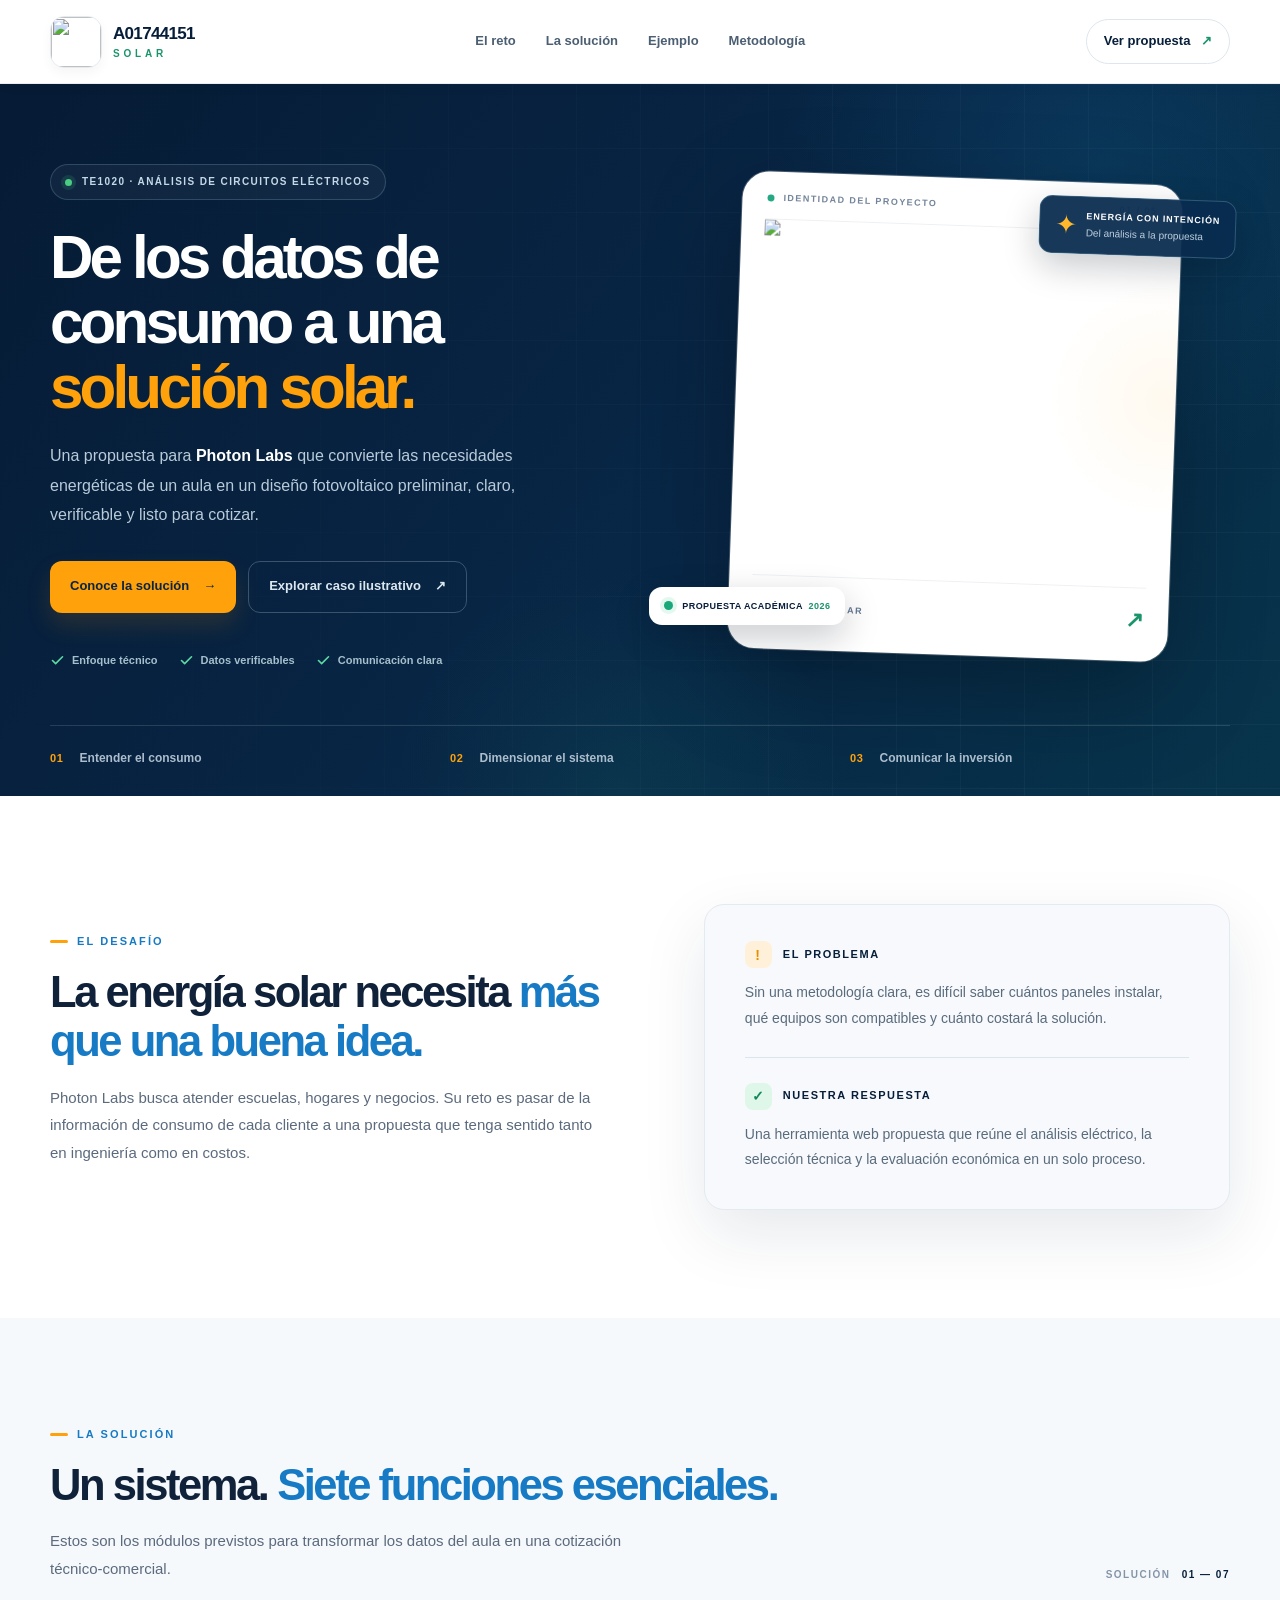
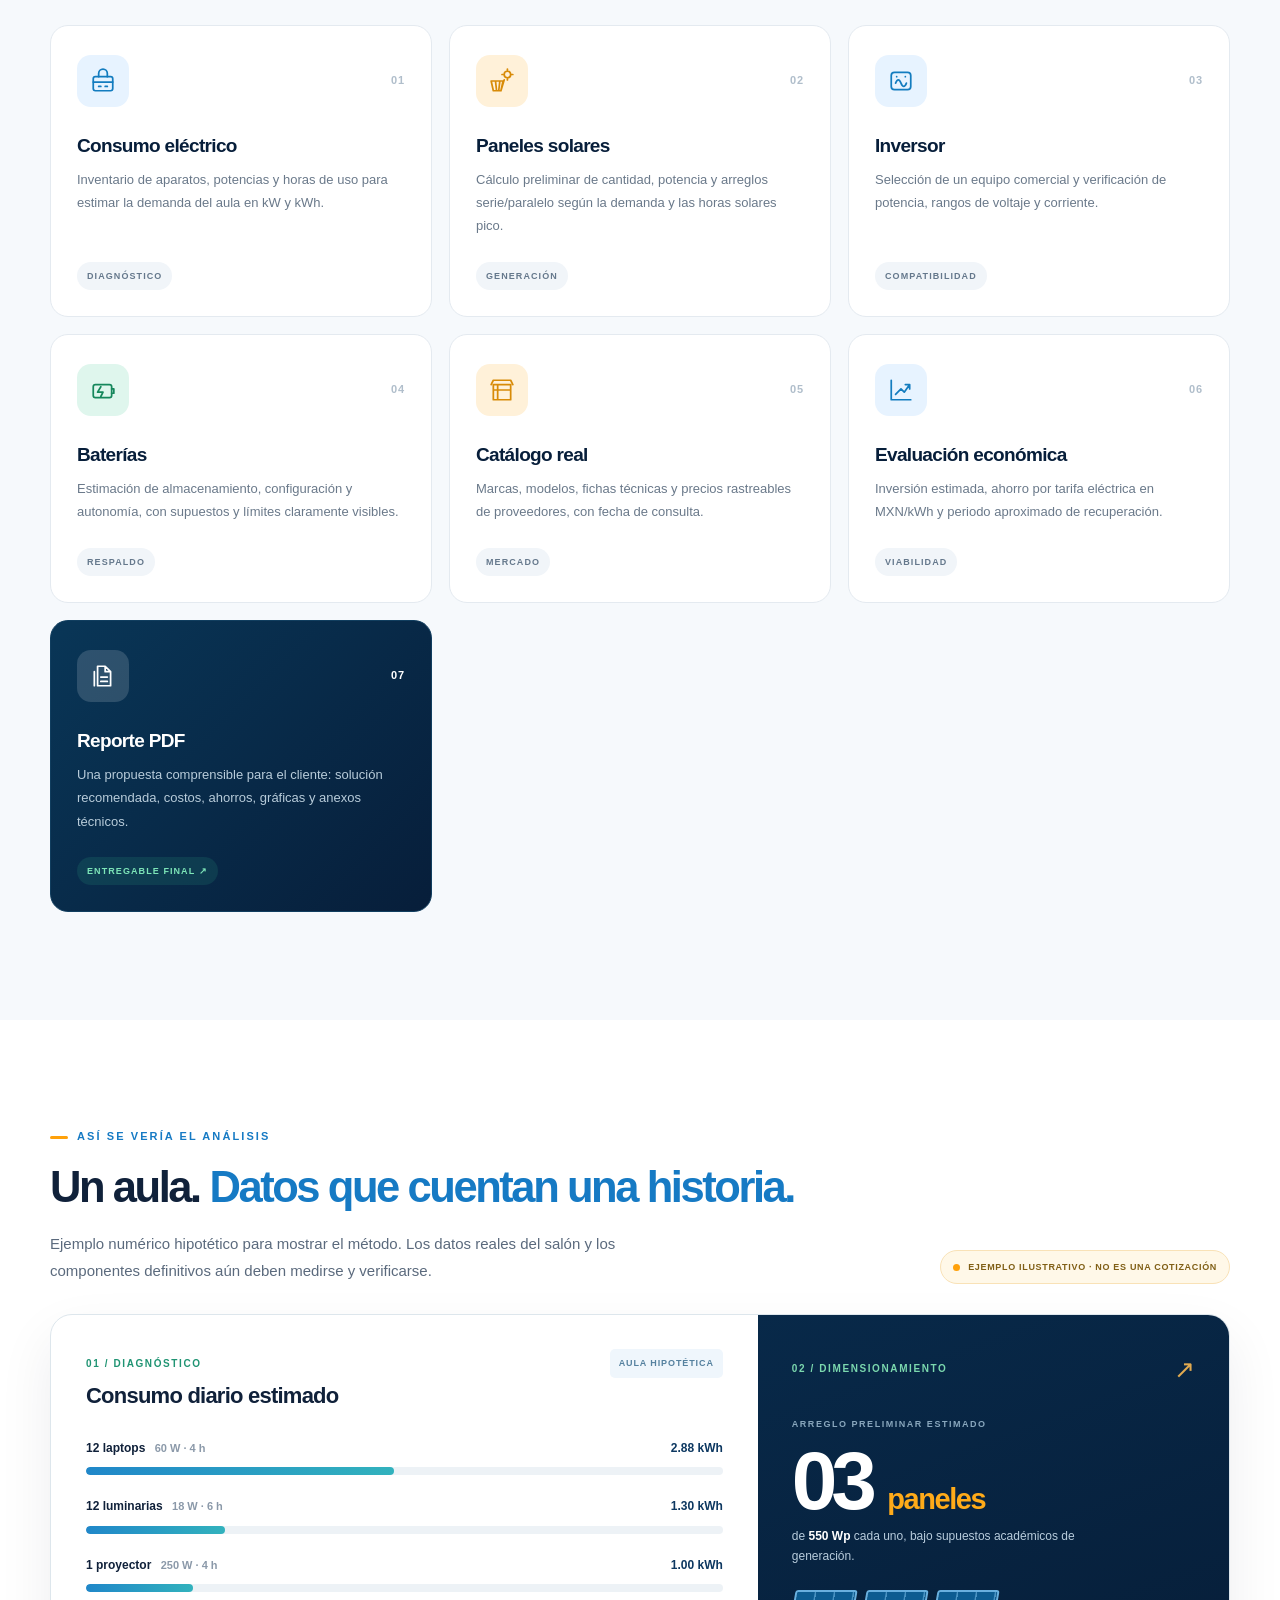
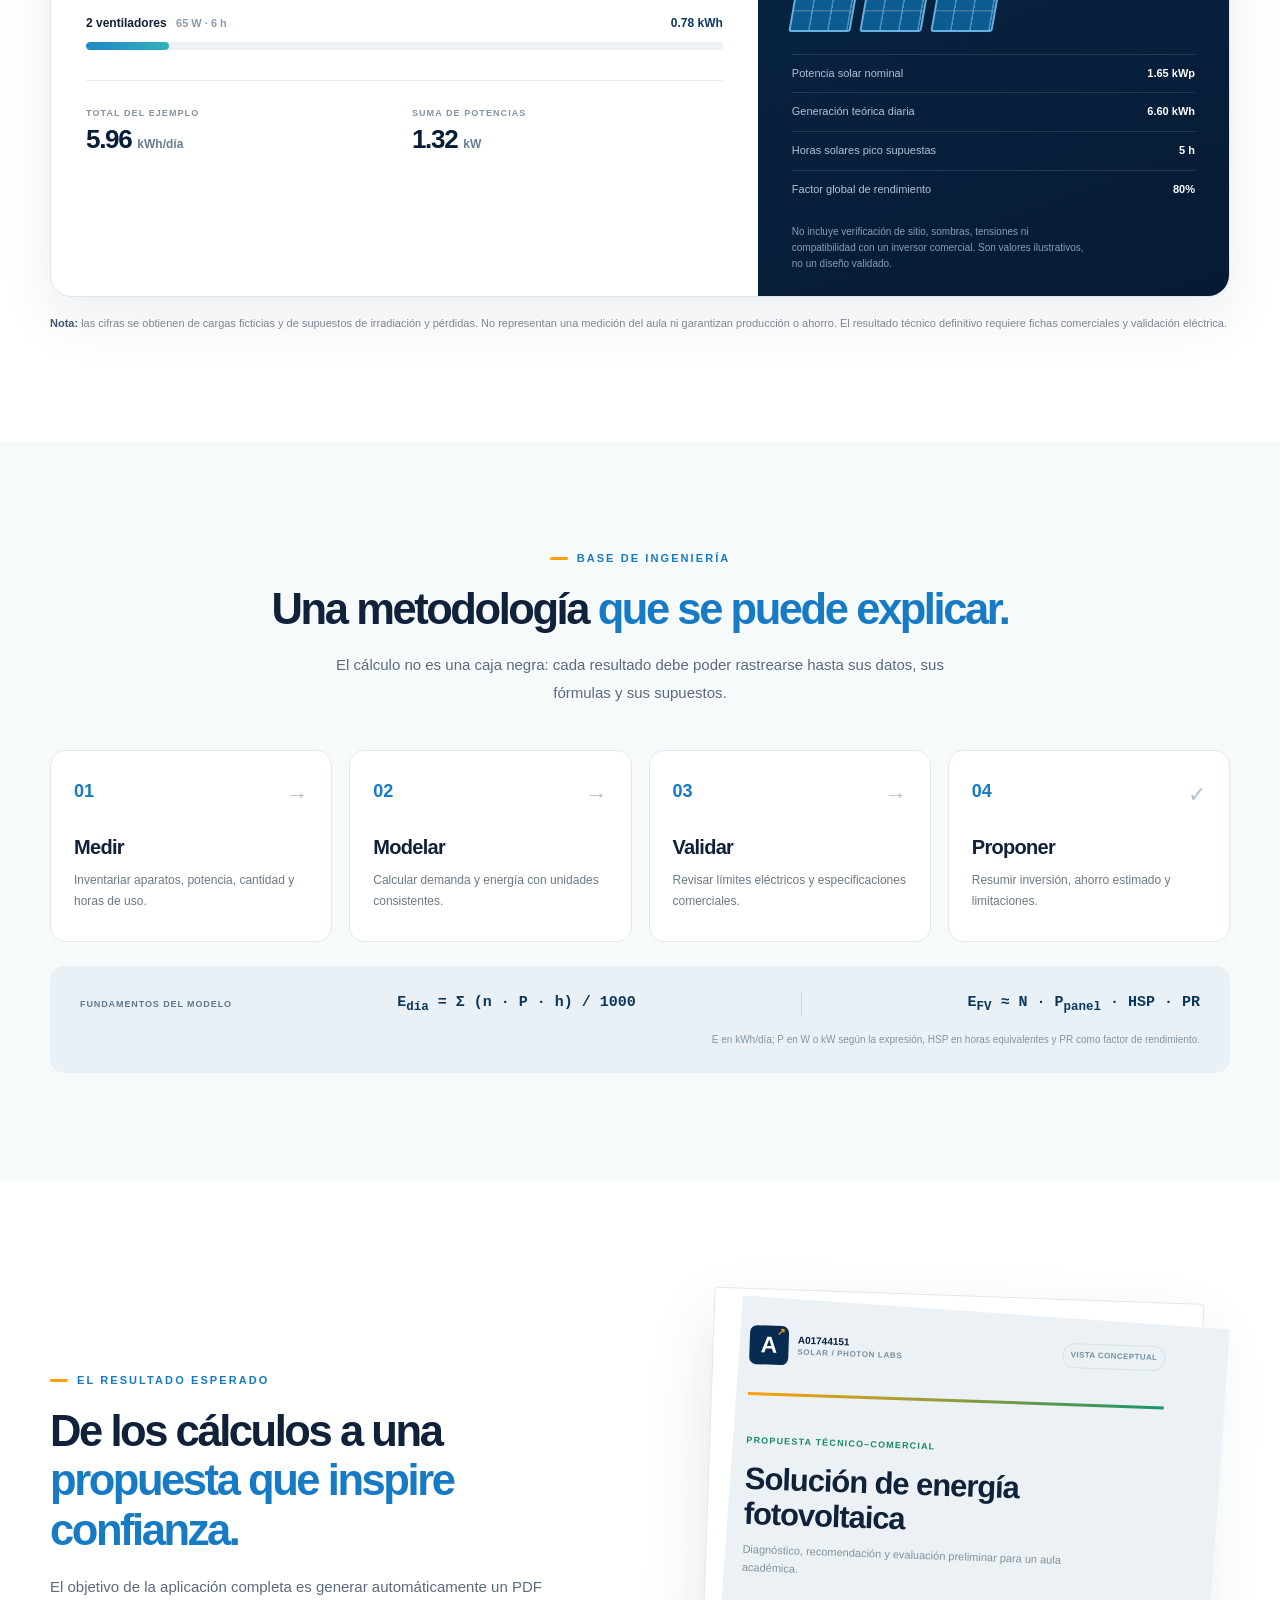
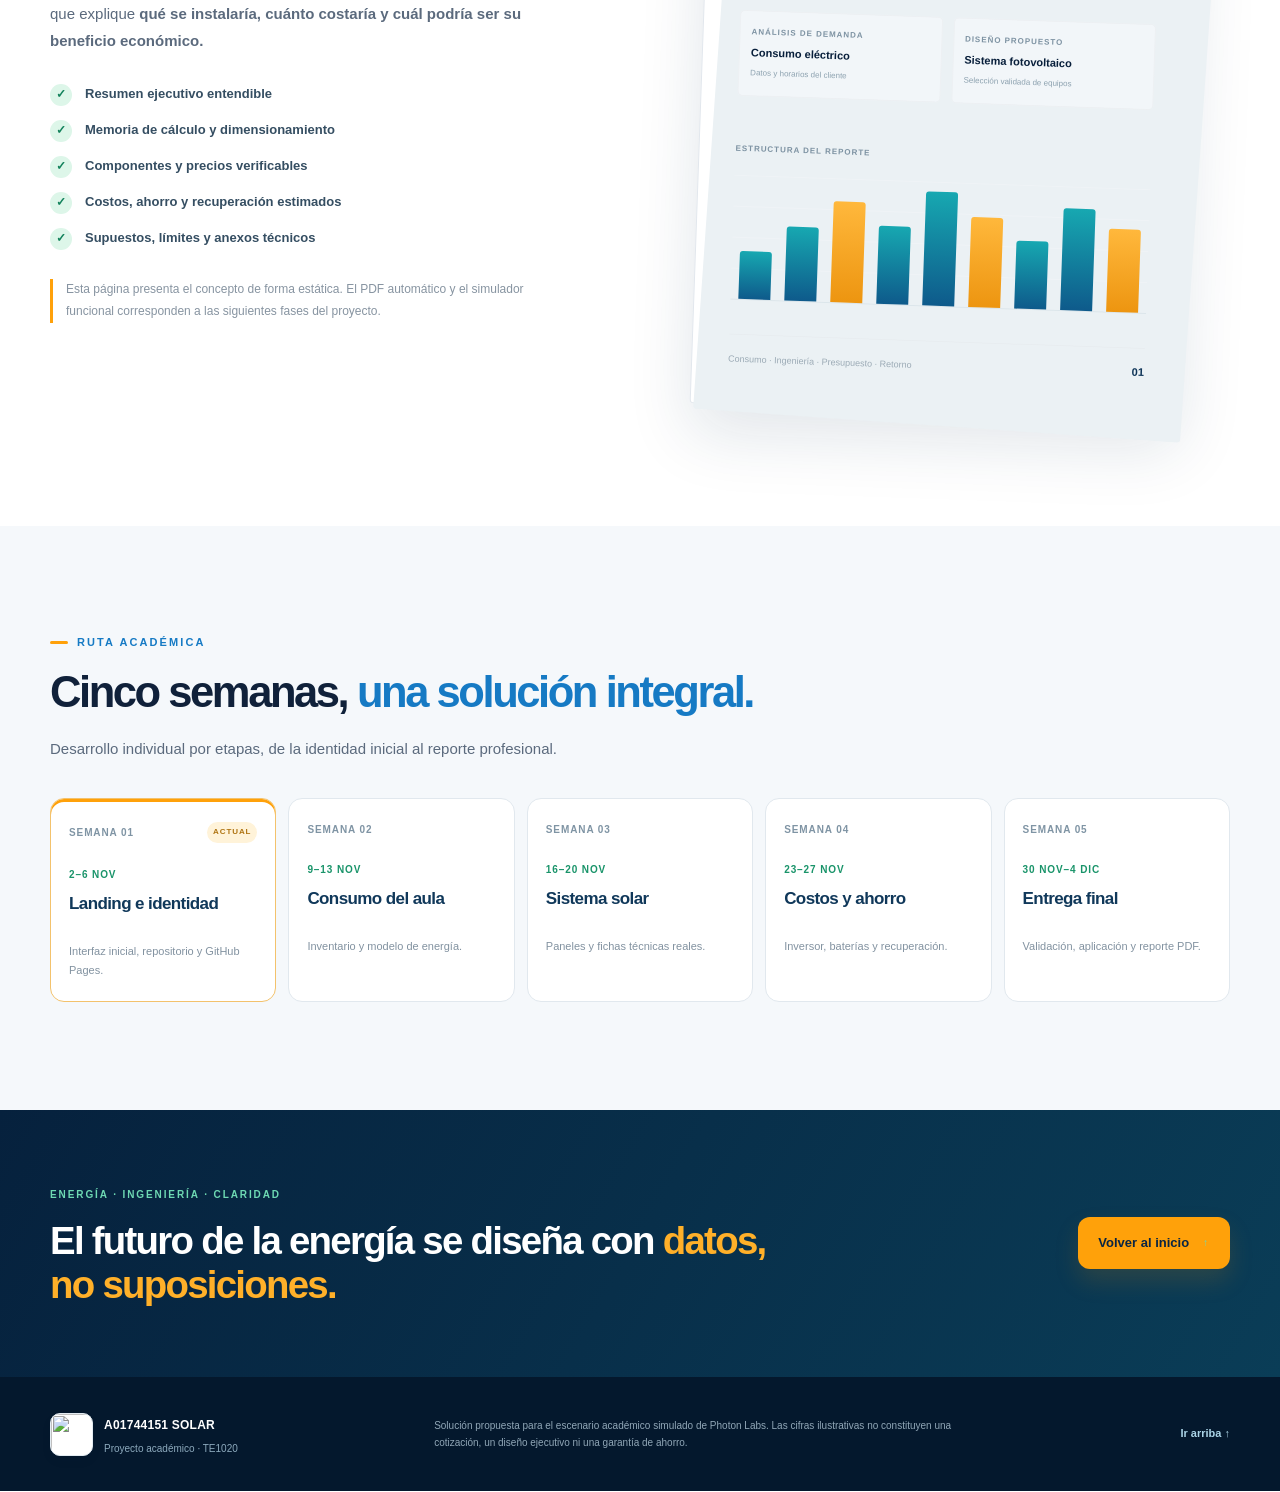
==== index.html @ 4e896754 "Add files via upload" ====
<!DOCTYPE html>
<html lang="es-MX">
<head>
  <meta charset="UTF-8">
  <meta name="viewport" content="width=device-width, initial-scale=1.0">
  <meta name="description" content="A01744151 Solar: propuesta académica para transformar el consumo eléctrico de un aula en el diseño preliminar y cotización de un sistema fotovoltaico para Photon Labs.">
  <meta name="theme-color" content="#071e3a">
  <meta property="og:title" content="A01744151 Solar | De los datos a la energía solar">
  <meta property="og:description" content="Conoce la solución propuesta para Photon Labs: análisis de consumo, dimensionamiento solar y cotización técnico-económica.">
  <meta property="og:type" content="website">
  <meta property="og:image" content="assets/logo-a01744151.webp">
  <link rel="icon" type="image/png" href="assets/favicon.png">
  <link rel="stylesheet" href="styles.css">
  <title>A01744151 SOLAR | Propuesta fotovoltaica</title>
</head>
<body>
  <a class="skip-link" href="#contenido">Saltar al contenido principal</a>
  <header class="site-header">
    <div class="container nav-shell">
      <a class="brand" href="#inicio" aria-label="A01744151 Solar, volver al inicio">
        <span class="brand-symbol"><img src="assets/isotipo-solar.webp" alt="" width="48" height="48"></span>
        <span class="brand-name"><strong>A01744151</strong><span>SOLAR</span></span>
      </a>
      <nav aria-label="Navegación principal" class="main-nav">
        <a href="#reto">El reto</a>
        <a href="#solucion">La solución</a>
        <a href="#ejemplo">Ejemplo</a>
        <a href="#metodologia">Metodología</a>
      </nav>
      <a class="nav-cta" href="#propuesta">Ver propuesta <span aria-hidden="true">↗</span></a>
    </div>
  </header>

  <main id="contenido">
    <section class="hero" id="inicio">
      <div class="hero-grid" aria-hidden="true"></div>
      <div class="hero-orb orb-one" aria-hidden="true"></div>
      <div class="hero-orb orb-two" aria-hidden="true"></div>
      <div class="container hero-layout">
        <div class="hero-copy">
          <div class="eyebrow"><span class="signal-dot"></span> TE1020 · ANÁLISIS DE CIRCUITOS ELÉCTRICOS</div>
          <h1>De los datos de consumo a una <em>solución solar.</em></h1>
          <p class="hero-description">Una propuesta para <strong>Photon Labs</strong> que convierte las necesidades energéticas de un aula en un diseño fotovoltaico preliminar, claro, verificable y listo para cotizar.</p>
          <div class="hero-actions">
            <a class="btn btn-primary" href="#solucion">Conoce la solución <span aria-hidden="true">→</span></a>
            <a class="btn btn-quiet" href="#ejemplo">Explorar caso ilustrativo <span aria-hidden="true">↗</span></a>
          </div>
          <div class="hero-meta">
            <span><svg viewBox="0 0 24 24" aria-hidden="true"><path d="M20 6 9 17l-5-5"/></svg> Enfoque técnico</span>
            <span><svg viewBox="0 0 24 24" aria-hidden="true"><path d="M20 6 9 17l-5-5"/></svg> Datos verificables</span>
            <span><svg viewBox="0 0 24 24" aria-hidden="true"><path d="M20 6 9 17l-5-5"/></svg> Comunicación clara</span>
          </div>
        </div>
        <div class="hero-visual" aria-label="Identidad visual de A01744151 Solar">
          <div class="visual-satellite satellite-top"><span class="sat-icon">✦</span><span><strong>ENERGÍA CON INTENCIÓN</strong><small>Del análisis a la propuesta</small></span></div>
          <div class="brand-showcase">
            <div class="showcase-top"><span class="showcase-dot"></span> IDENTIDAD DEL PROYECTO <span>01 / 05</span></div>
            <img src="assets/logo-a01744151.webp" alt="Logotipo A01744151 Solar con una A formada por celdas solares, un rayo, un sol y detalles verdes" width="1254" height="1254" fetchpriority="high">
            <div class="showcase-bottom"><span>INGENIERÍA SOLAR</span><span class="showcase-arrow" aria-hidden="true">↗</span></div>
          </div>
          <div class="visual-satellite satellite-bottom"><span class="sat-live" aria-hidden="true"></span><span>PROPUESTA ACADÉMICA <strong>2026</strong></span></div>
        </div>
      </div>
      <div class="container hero-footer">
        <div><strong>01</strong><span>Entender el consumo</span></div>
        <div><strong>02</strong><span>Dimensionar el sistema</span></div>
        <div><strong>03</strong><span>Comunicar la inversión</span></div>
      </div>
    </section>

    <section class="section problem-section" id="reto">
      <div class="container problem-layout">
        <div class="section-heading">
          <span class="section-kicker"><i></i> EL DESAFÍO</span>
          <h2>La energía solar necesita <span>más que una buena idea.</span></h2>
          <p>Photon Labs busca atender escuelas, hogares y negocios. Su reto es pasar de la información de consumo de cada cliente a una propuesta que tenga sentido tanto en ingeniería como en costos.</p>
        </div>
        <div class="problem-card">
          <div class="problem-card-title"><span class="small-square orange">!</span> EL PROBLEMA</div>
          <p>Sin una metodología clara, es difícil saber cuántos paneles instalar, qué equipos son compatibles y cuánto costará la solución.</p>
          <div class="card-separator"></div>
          <div class="problem-card-title"><span class="small-square green">✓</span> NUESTRA RESPUESTA</div>
          <p>Una herramienta web propuesta que reúne el análisis eléctrico, la selección técnica y la evaluación económica en un solo proceso.</p>
        </div>
      </div>
    </section>

    <section class="section solution-section" id="solucion">
      <div class="container">
        <div class="section-topline">
          <div class="section-heading compact">
            <span class="section-kicker"><i></i> LA SOLUCIÓN</span>
            <h2>Un sistema. <span>Siete funciones esenciales.</span></h2>
            <p>Estos son los módulos previstos para transformar los datos del aula en una cotización técnico-comercial.</p>
          </div>
          <div class="section-index">SOLUCIÓN <strong>01 — 07</strong></div>
        </div>
        <div class="modules-grid">
          <article class="module-card">
            <div class="module-head"><span class="module-icon blue"><svg viewBox="0 0 24 24" aria-hidden="true"><rect x="3" y="8" width="18" height="13" rx="2"/><path d="M8 8V5a4 4 0 0 1 8 0v3M3 13h18M8 17h2m4 0h2"/></svg></span><span class="module-number">01</span></div>
            <h3>Consumo eléctrico</h3><p>Inventario de aparatos, potencias y horas de uso para estimar la demanda del aula en kW y kWh.</p>
            <span class="module-tag">DIAGNÓSTICO</span>
          </article>
          <article class="module-card">
            <div class="module-head"><span class="module-icon orange"><svg viewBox="0 0 24 24" aria-hidden="true"><circle cx="17" cy="6" r="3"/><path d="m14 11-3 10M2 12h11l-2 9H4l-2-9Zm4 0 1 9m3-9-1 9M17 1v1m0 8v1m-5-5h1m8 0h1"/></svg></span><span class="module-number">02</span></div>
            <h3>Paneles solares</h3><p>Cálculo preliminar de cantidad, potencia y arreglos serie/paralelo según la demanda y las horas solares pico.</p>
            <span class="module-tag">GENERACIÓN</span>
          </article>
          <article class="module-card">
            <div class="module-head"><span class="module-icon blue"><svg viewBox="0 0 24 24" aria-hidden="true"><rect x="3" y="4" width="18" height="16" rx="3"/><path d="M7 14c1.5-4 3.5-4 5 0s3.5 4 5 0M8 8h.01M16 8h.01"/></svg></span><span class="module-number">03</span></div>
            <h3>Inversor</h3><p>Selección de un equipo comercial y verificación de potencia, rangos de voltaje y corriente.</p>
            <span class="module-tag">COMPATIBILIDAD</span>
          </article>
          <article class="module-card">
            <div class="module-head"><span class="module-icon green"><svg viewBox="0 0 24 24" aria-hidden="true"><rect x="3" y="7" width="17" height="12" rx="2"/><path d="M20 11h2v4h-2M10 9l-3 5h5l-2 4"/></svg></span><span class="module-number">04</span></div>
            <h3>Baterías</h3><p>Estimación de almacenamiento, configuración y autonomía, con supuestos y límites claramente visibles.</p>
            <span class="module-tag">RESPALDO</span>
          </article>
          <article class="module-card">
            <div class="module-head"><span class="module-icon orange"><svg viewBox="0 0 24 24" aria-hidden="true"><path d="M4 7h16v14H4zM2 7l2-4h16l2 4M8 7v14M4 12h16"/></svg></span><span class="module-number">05</span></div>
            <h3>Catálogo real</h3><p>Marcas, modelos, fichas técnicas y precios rastreables de proveedores, con fecha de consulta.</p>
            <span class="module-tag">MERCADO</span>
          </article>
          <article class="module-card">
            <div class="module-head"><span class="module-icon blue"><svg viewBox="0 0 24 24" aria-hidden="true"><path d="M3 3v18h18M7 16l5-5 3 3 5-7M16 7h4v4"/></svg></span><span class="module-number">06</span></div>
            <h3>Evaluación económica</h3><p>Inversión estimada, ahorro por tarifa eléctrica en MXN/kWh y periodo aproximado de recuperación.</p>
            <span class="module-tag">VIABILIDAD</span>
          </article>
          <article class="module-card feature-module">
            <div class="module-head"><span class="module-icon white"><svg viewBox="0 0 24 24" aria-hidden="true"><path d="M7 3h7l5 5v13H7zM14 3v5h5M10 13h6m-6 4h6M4 8v13"/></svg></span><span class="module-number">07</span></div>
            <h3>Reporte PDF</h3><p>Una propuesta comprensible para el cliente: solución recomendada, costos, ahorros, gráficas y anexos técnicos.</p>
            <span class="module-tag">ENTREGABLE FINAL ↗</span>
          </article>
        </div>
      </div>
    </section>

    <section class="section example-section" id="ejemplo">
      <div class="container">
        <div class="example-intro">
          <div class="section-heading compact">
            <span class="section-kicker"><i></i> ASÍ SE VERÍA EL ANÁLISIS</span>
            <h2>Un aula. <span>Datos que cuentan una historia.</span></h2>
            <p>Ejemplo numérico hipotético para mostrar el método. Los datos reales del salón y los componentes definitivos aún deben medirse y verificarse.</p>
          </div>
          <span class="example-badge"><span></span> EJEMPLO ILUSTRATIVO · NO ES UNA COTIZACIÓN</span>
        </div>
        <div class="example-dashboard">
          <div class="example-loads">
            <div class="panel-heading"><div><span class="overline">01 / DIAGNÓSTICO</span><h3>Consumo diario estimado</h3></div><span class="panel-chip">AULA HIPOTÉTICA</span></div>
            <div class="load-row"><div class="load-info"><span>12 laptops <small>60 W · 4 h</small></span><strong>2.88 kWh</strong></div><div class="load-track"><span style="width:48.35%"></span></div></div>
            <div class="load-row"><div class="load-info"><span>12 luminarias <small>18 W · 6 h</small></span><strong>1.30 kWh</strong></div><div class="load-track"><span style="width:21.76%"></span></div></div>
            <div class="load-row"><div class="load-info"><span>1 proyector <small>250 W · 4 h</small></span><strong>1.00 kWh</strong></div><div class="load-track"><span style="width:16.79%"></span></div></div>
            <div class="load-row"><div class="load-info"><span>2 ventiladores <small>65 W · 6 h</small></span><strong>0.78 kWh</strong></div><div class="load-track"><span style="width:13.10%"></span></div></div>
            <div class="load-total"><div><span>TOTAL DEL EJEMPLO</span><strong>5.96 <small>kWh/día</small></strong></div><div><span>SUMA DE POTENCIAS</span><strong>1.32 <small>kW</small></strong></div></div>
          </div>
          <div class="example-results">
            <div class="results-label"><span class="overline">02 / DIMENSIONAMIENTO</span><span class="results-mark" aria-hidden="true">↗</span></div>
            <span class="results-super">ARREGLO PRELIMINAR ESTIMADO</span>
            <div class="big-number">03 <span>paneles</span></div>
            <p>de <strong>550 Wp</strong> cada uno, bajo supuestos académicos de generación.</p>
            <div class="mini-array" aria-label="Representación de tres paneles solares"><span></span><span></span><span></span></div>
            <div class="result-keyline"><span>Potencia solar nominal</span><strong>1.65 kWp</strong></div>
            <div class="result-keyline"><span>Generación teórica diaria</span><strong>6.60 kWh</strong></div>
            <div class="result-keyline"><span>Horas solares pico supuestas</span><strong>5 h</strong></div>
            <div class="result-keyline"><span>Factor global de rendimiento</span><strong>80%</strong></div>
            <p class="results-footnote">No incluye verificación de sitio, sombras, tensiones ni compatibilidad con un inversor comercial. Son valores ilustrativos, no un diseño validado.</p>
          </div>
        </div>
        <p class="example-footnote"><strong>Nota:</strong> las cifras se obtienen de cargas ficticias y de supuestos de irradiación y pérdidas. No representan una medición del aula ni garantizan producción o ahorro. El resultado técnico definitivo requiere fichas comerciales y validación eléctrica.</p>
      </div>
    </section>

    <section class="section method-section" id="metodologia">
      <div class="container">
        <div class="section-heading compact centered">
          <span class="section-kicker"><i></i> BASE DE INGENIERÍA</span>
          <h2>Una metodología <span>que se puede explicar.</span></h2>
          <p>El cálculo no es una caja negra: cada resultado debe poder rastrearse hasta sus datos, sus fórmulas y sus supuestos.</p>
        </div>
        <div class="method-grid">
          <div class="method-step"><div class="step-top"><strong>01</strong><span aria-hidden="true">→</span></div><h3>Medir</h3><p>Inventariar aparatos, potencia, cantidad y horas de uso.</p></div>
          <div class="method-step"><div class="step-top"><strong>02</strong><span aria-hidden="true">→</span></div><h3>Modelar</h3><p>Calcular demanda y energía con unidades consistentes.</p></div>
          <div class="method-step"><div class="step-top"><strong>03</strong><span aria-hidden="true">→</span></div><h3>Validar</h3><p>Revisar límites eléctricos y especificaciones comerciales.</p></div>
          <div class="method-step"><div class="step-top"><strong>04</strong><span aria-hidden="true">✓</span></div><h3>Proponer</h3><p>Resumir inversión, ahorro estimado y limitaciones.</p></div>
        </div>
        <div class="formula-strip"><span>FUNDAMENTOS DEL MODELO</span><code>E<sub>día</sub> = Σ (n · P · h) / 1000</code><span class="formula-divider" aria-hidden="true"></span><code>E<sub>FV</sub> ≈ N · P<sub>panel</sub> · HSP · PR</code><small>E en kWh/día; P en W o kW según la expresión, HSP en horas equivalentes y PR como factor de rendimiento.</small></div>
      </div>
    </section>

    <section class="section proposal-section" id="propuesta">
      <div class="container proposal-layout">
        <div class="proposal-copy">
          <span class="section-kicker"><i></i> EL RESULTADO ESPERADO</span>
          <h2>De los cálculos a una <span>propuesta que inspire confianza.</span></h2>
          <p>El objetivo de la aplicación completa es generar automáticamente un PDF que explique <strong>qué se instalaría, cuánto costaría y cuál podría ser su beneficio económico.</strong></p>
          <div class="proposal-checks"><div><span>✓</span> Resumen ejecutivo entendible</div><div><span>✓</span> Memoria de cálculo y dimensionamiento</div><div><span>✓</span> Componentes y precios verificables</div><div><span>✓</span> Costos, ahorro y recuperación estimados</div><div><span>✓</span> Supuestos, límites y anexos técnicos</div></div>
          <p class="proposal-caption">Esta página presenta el concepto de forma estática. El PDF automático y el simulador funcional corresponden a las siguientes fases del proyecto.</p>
        </div>
        <div class="report-preview" aria-label="Vista conceptual de la estructura del reporte PDF, no es un archivo descargable">
          <div class="report-header"><span class="report-emblem">A<span>↗</span></span><span>A01744151<br><small>SOLAR / PHOTON LABS</small></span><span class="report-draft">VISTA CONCEPTUAL</span></div>
          <div class="report-rule"></div><span class="report-eyebrow">PROPUESTA TÉCNICO–COMERCIAL</span><h3>Solución de energía fotovoltaica</h3><p>Diagnóstico, recomendación y evaluación preliminar para un aula académica.</p>
          <div class="report-summary"><div><span>ANÁLISIS DE DEMANDA</span><strong>Consumo eléctrico</strong><small>Datos y horarios del cliente</small></div><div><span>DISEÑO PROPUESTO</span><strong>Sistema fotovoltaico</strong><small>Selección validada de equipos</small></div></div>
          <span class="report-chart-label">ESTRUCTURA DEL REPORTE</span>
          <div class="report-chart"><span style="height:42%"></span><span style="height:65%"></span><span style="height:89%"></span><span style="height:69%"></span><span style="height:100%"></span><span style="height:79%"></span><span style="height:60%"></span><span style="height:90%"></span><span style="height:73%"></span></div>
          <div class="report-bottom"><span>Consumo · Ingeniería · Presupuesto · Retorno</span><strong>01</strong></div>
        </div>
      </div>
    </section>

    <section class="section roadmap-section" id="ruta">
      <div class="container">
        <div class="section-heading compact"><span class="section-kicker"><i></i> RUTA ACADÉMICA</span><h2>Cinco semanas, <span>una solución integral.</span></h2><p>Desarrollo individual por etapas, de la identidad inicial al reporte profesional.</p></div>
        <div class="roadmap-grid">
          <div class="roadmap-item active"><span class="week-count">SEMANA 01 <span class="current-chip">ACTUAL</span></span><strong>2–6 NOV</strong><h3>Landing e identidad</h3><p>Interfaz inicial, repositorio y GitHub Pages.</p></div>
          <div class="roadmap-item"><span class="week-count">SEMANA 02</span><strong>9–13 NOV</strong><h3>Consumo del aula</h3><p>Inventario y modelo de energía.</p></div>
          <div class="roadmap-item"><span class="week-count">SEMANA 03</span><strong>16–20 NOV</strong><h3>Sistema solar</h3><p>Paneles y fichas técnicas reales.</p></div>
          <div class="roadmap-item"><span class="week-count">SEMANA 04</span><strong>23–27 NOV</strong><h3>Costos y ahorro</h3><p>Inversor, baterías y recuperación.</p></div>
          <div class="roadmap-item"><span class="week-count">SEMANA 05</span><strong>30 NOV–4 DIC</strong><h3>Entrega final</h3><p>Validación, aplicación y reporte PDF.</p></div>
        </div>
      </div>
    </section>

    <section class="closing-section"><div class="container closing-layout"><div><span>ENERGÍA · INGENIERÍA · CLARIDAD</span><h2>El futuro de la energía se diseña con <em>datos, no suposiciones.</em></h2></div><a href="#inicio" class="btn btn-primary">Volver al inicio <span aria-hidden="true">↑</span></a></div></section>
  </main>

  <footer class="site-footer"><div class="container footer-layout"><div class="footer-brand"><span class="brand-symbol"><img src="assets/isotipo-solar.webp" alt="" width="42" height="42" loading="lazy"></span><span><strong>A01744151 SOLAR</strong><small>Proyecto académico · TE1020</small></span></div><p>Solución propuesta para el escenario académico simulado de Photon Labs. Las cifras ilustrativas no constituyen una cotización, un diseño ejecutivo ni una garantía de ahorro.</p><a href="#inicio">Ir arriba ↑</a></div></footer>
</body>
</html>
---- styles.css ----
:root{--navy:#071e3a;--navy2:#0b2b51;--ink:#10213a;--muted:#5b6a7d;--blue:#167ac4;--blue2:#1d9ed8;--orange:#ffa10a;--green:#1a946a;--green2:#4acc82;--light:#f6f9fc;--border:#e0e7ed;--shadow:0 24px 65px rgba(9,35,70,.10)}
*,*::before,*::after{box-sizing:border-box}html{scroll-behavior:smooth;scroll-padding-top:98px}body{margin:0;color:var(--ink);background:#fff;font:16px/1.6 -apple-system,BlinkMacSystemFont,"Segoe UI",Arial,sans-serif;-webkit-font-smoothing:antialiased}img{display:block;max-width:100%}a{color:inherit;text-decoration:none}button,a{-webkit-tap-highlight-color:transparent}a:focus-visible{outline:3px solid var(--orange);outline-offset:5px}h1,h2,h3,p{margin-top:0}h1,h2,h3{line-height:1.14;letter-spacing:-.045em}h3{letter-spacing:-.035em}.container{width:min(1180px,calc(100% - 48px));margin:auto}.skip-link{position:absolute;left:-9999px;top:12px;background:#fff;color:#111;padding:12px;z-index:999}.skip-link:focus{left:20px}.site-header{height:84px;background:rgba(255,255,255,.98);position:sticky;top:0;z-index:90;border-bottom:1px solid #e9edf1;box-shadow:0 2px 18px rgba(0,0,0,.025)}.nav-shell{height:100%;display:flex;align-items:center;justify-content:space-between;gap:28px}.brand,.footer-brand{display:flex;align-items:center;gap:11px;flex-shrink:0}.brand-symbol{display:grid;place-items:center;width:52px;height:52px;border:1px solid #e3ebf1;border-radius:14px;overflow:hidden;background:white;box-shadow:0 5px 12px rgba(5,25,49,.04)}.brand-symbol img{width:50px;height:50px;object-fit:cover}.brand-name{display:flex;flex-direction:column;line-height:1}.brand-name strong{font-size:17px;letter-spacing:-.04em;font-weight:850;color:var(--navy)}.brand-name>span{font-size:10px;letter-spacing:.38em;color:var(--green);font-weight:850;margin-top:7px}.main-nav{display:flex;align-items:center;gap:30px}.main-nav a{font-size:13px;font-weight:680;color:#4b5e72;transition:color .2s}.main-nav a:hover{color:var(--blue)}.nav-cta{border:1px solid #dde6ec;border-radius:100px;padding:11px 17px;font-size:13px;font-weight:780;color:var(--navy);white-space:nowrap;transition:transform .2s,border-color .2s}.nav-cta:hover{transform:translateY(-2px);border-color:var(--orange)}.nav-cta span{color:var(--green);margin-left:7px}
.hero{background:linear-gradient(128deg,#061b35 0%,#082747 58%,#07344b 100%);min-height:686px;color:#fff;position:relative;overflow:hidden}.hero-grid{position:absolute;inset:0;background-image:linear-gradient(rgba(134,172,196,.06) 1px,transparent 1px),linear-gradient(90deg,rgba(134,172,196,.06) 1px,transparent 1px);background-size:64px 64px;mask-image:linear-gradient(90deg,transparent,black 80%)}.hero-orb{position:absolute;border-radius:100%;pointer-events:none}.orb-one{width:650px;height:650px;background:radial-gradient(circle,rgba(20,123,176,.18) 0%,transparent 70%);right:-140px;top:-240px}.orb-two{width:470px;height:470px;background:radial-gradient(circle,rgba(34,198,136,.08) 0%,transparent 68%);left:30%;bottom:-230px}.hero-layout{position:relative;display:grid;grid-template-columns:1.02fr .98fr;gap:56px;align-items:center;padding:80px 0 56px}.hero-copy{max-width:635px}.eyebrow{display:inline-flex;align-items:center;gap:10px;padding:9px 14px;border:1px solid rgba(157,197,227,.22);border-radius:100px;color:#c4d9e8;background:rgba(255,255,255,.045);font-size:10px;font-weight:820;letter-spacing:.14em}.signal-dot{height:7px;width:7px;display:inline-block;border-radius:50%;background:var(--green2);box-shadow:0 0 0 4px rgba(70,211,142,.13)}.hero h1{font-size:clamp(44px,4.7vw,70px);line-height:1.08;letter-spacing:-.064em;margin:26px 0 20px;font-weight:850}.hero h1 em{font-style:normal;color:var(--orange)}.hero-description{font-size:16px;line-height:1.85;color:#b9cbd9;max-width:505px;margin:0 0 31px}.hero-description strong{color:#fff}.hero-actions{display:flex;gap:12px;align-items:center;flex-wrap:wrap}.btn{display:inline-flex;align-items:center;justify-content:center;gap:14px;border-radius:12px;min-height:52px;padding:12px 20px;font-weight:780;font-size:13px;transition:transform .2s,box-shadow .2s,background .2s}.btn:hover{transform:translateY(-3px)}.btn-primary{background:var(--orange);color:#092543;box-shadow:0 12px 24px rgba(238,139,4,.15)}.btn-primary:hover{background:#ffb12d;box-shadow:0 14px 28px rgba(238,139,4,.22)}.btn-quiet{color:#dae7ef;border:1px solid rgba(194,211,225,.27)}.btn-quiet:hover{background:rgba(255,255,255,.06)}.hero-meta{display:flex;gap:21px;flex-wrap:wrap;margin-top:39px;color:#a5bfcc;font-size:11px;font-weight:650}.hero-meta span{display:flex;align-items:center;gap:7px}.hero-meta svg{stroke:#5cdaa4;fill:none;stroke-width:2.6;width:15px;height:15px;stroke-linecap:round;stroke-linejoin:round}.hero-visual{position:relative;display:flex;justify-content:center;align-items:center;min-height:495px}.brand-showcase{position:relative;background:#fff;border-radius:27px;padding:17px 23px 23px;width:min(100%,440px);box-shadow:0 32px 95px rgba(0,0,0,.27),0 0 0 1px rgba(255,255,255,.25);transform:rotate(2deg);overflow:hidden}.brand-showcase:before{content:"";position:absolute;top:20%;right:-110px;width:240px;height:240px;border-radius:50%;background:radial-gradient(circle,rgba(255,171,23,.07),transparent 70%)}.showcase-top{display:flex;align-items:center;font-size:9px;letter-spacing:.16em;color:#73849a;font-weight:850;border-bottom:1px solid #eef1f4;padding:2px 2px 14px}.showcase-top>span:last-child{margin-left:auto;color:#91a2b3}.showcase-dot{width:7px;height:7px;border-radius:50%;background:#23aa83;margin-right:9px}.brand-showcase>img{height:355px;width:100%;object-fit:contain}.showcase-bottom{border-top:1px solid #eef1f4;display:flex;justify-content:space-between;align-items:center;padding-top:14px;color:#627792;font-size:9px;font-weight:800;letter-spacing:.18em}.showcase-arrow{color:var(--green);font-size:22px}.visual-satellite{position:absolute;z-index:2;border-radius:13px;display:flex;align-items:center;gap:9px;box-shadow:0 12px 35px rgba(1,14,27,.22)}.satellite-top{background:rgba(9,44,79,.94);border:1px solid rgba(124,179,202,.33);top:29px;right:-6px;padding:12px 15px;transform:rotate(2deg)}.sat-icon{font-size:26px;color:#ffb82c;line-height:1}.satellite-top strong{display:block;font-size:9px;letter-spacing:.1em;color:#fff}.satellite-top small{display:block;font-size:10px;color:#bfd0df;margin-top:2px}.satellite-bottom{bottom:39px;left:-30px;background:#fff;padding:12px 15px;color:var(--navy);font-weight:780;letter-spacing:.05em;font-size:9px}.satellite-bottom strong{color:var(--green);margin-left:3px}.sat-live{width:9px;height:9px;border-radius:50%;background:#18a87a;box-shadow:0 0 0 4px #e5f8f0}.hero-footer{position:relative;display:grid;grid-template-columns:repeat(3,1fr);border-top:1px solid rgba(255,255,255,.13);padding:23px 0 28px;gap:20px}.hero-footer>div{display:flex;gap:16px;align-items:center}.hero-footer strong{font-size:11px;color:var(--orange);letter-spacing:.06em}.hero-footer span{font-size:12px;color:#acbdcc;font-weight:600}
.section{padding:108px 0}.section-kicker{display:flex;align-items:center;gap:9px;font-size:11px;font-weight:830;letter-spacing:.19em;color:var(--blue)}.section-kicker i{display:inline-block;width:18px;height:3px;background:var(--orange);border-radius:3px}.section-heading h2,.proposal-copy h2{font-size:clamp(33px,3.4vw,49px);line-height:1.14;letter-spacing:-.056em;margin:17px 0 17px;max-width:620px;font-weight:830}.section-heading h2 span,.proposal-copy h2 span{color:var(--blue)}.section-heading p,.proposal-copy>p{max-width:560px;font-size:15px;color:var(--muted);line-height:1.83}.section-heading.compact h2{max-width:770px}.section-heading.compact p{max-width:625px}.problem-section{background:#fff}.problem-layout{display:grid;grid-template-columns:1fr .95fr;align-items:center;gap:100px}.problem-card{background:#f7f9fc;padding:36px 40px;border:1px solid #e3eaf0;border-radius:20px;box-shadow:var(--shadow)}.problem-card-title{font-size:11px;font-weight:850;letter-spacing:.14em;display:flex;gap:11px;align-items:center;color:var(--navy);margin-bottom:12px}.small-square{display:inline-grid;place-items:center;border-radius:8px;width:27px;height:27px;font-size:14px}.small-square.orange{background:#fff1d9;color:#e58f00}.small-square.green{background:#def7e9;color:#138759}.problem-card p{font-size:14px;color:#596b7c;line-height:1.83;margin:0}.card-separator{border-top:1px solid #dce4ec;margin:25px 0}
.solution-section{background:var(--light)}.section-topline{display:flex;justify-content:space-between;align-items:flex-end;gap:35px;margin-bottom:28px}.section-index{flex-shrink:0;color:#8495a7;letter-spacing:.15em;font-size:10px;font-weight:750;padding-bottom:14px}.section-index strong{margin-left:7px;color:var(--navy)}.modules-grid{display:grid;grid-template-columns:repeat(3,minmax(0,1fr));gap:17px}.module-card{background:#fff;border-radius:18px;padding:29px 26px 26px;border:1px solid #e4eaf0;min-height:269px;display:flex;flex-direction:column;transition:transform .22s,box-shadow .22s}.module-card:hover{transform:translateY(-5px);box-shadow:0 21px 40px rgba(11,36,70,.09)}.module-head{display:flex;justify-content:space-between;align-items:center;margin-bottom:28px}.module-icon{width:52px;height:52px;border-radius:14px;display:grid;place-items:center}.module-icon svg{width:26px;height:26px;stroke:currentColor;stroke-width:1.6;fill:none;stroke-linecap:round;stroke-linejoin:round}.module-icon.blue{background:#e7f3ff;color:#137cbf}.module-icon.orange{background:#fff1d9;color:#d88b08}.module-icon.green{background:#dff6ed;color:#16875c}.module-icon.white{background:rgba(255,255,255,.15);color:#fff}.module-number{color:#b0becb;font-weight:800;font-size:11px;letter-spacing:.08em}.module-card h3{font-size:19px;margin-bottom:11px;color:var(--navy)}.module-card p{font-size:13px;color:#6a798a;line-height:1.8;margin:0 0 24px;max-width:325px}.module-tag{margin-top:auto;align-self:flex-start;border-radius:100px;background:#f1f5f9;padding:7px 10px;color:#65788c;letter-spacing:.12em;font-size:9px;font-weight:870}.feature-module{background:linear-gradient(135deg,#093657,#071e3a);border-color:#113e5f}.feature-module h3,.feature-module p,.feature-module .module-number{color:#fff}.feature-module p{color:#b8ccda}.feature-module .module-tag{background:rgba(63,206,150,.12);color:#7de5b8}
.example-section{background:#fff}.example-intro{display:flex;align-items:flex-end;justify-content:space-between;gap:30px;margin-bottom:30px}.example-intro .section-heading p{margin-bottom:0}.example-badge{color:#805f16;background:#fff8e8;border:1px solid #f9e2b7;border-radius:100px;padding:9px 12px;display:inline-flex;align-items:center;gap:8px;font-size:9px;font-weight:850;letter-spacing:.075em;white-space:nowrap}.example-badge span{width:7px;height:7px;background:var(--orange);border-radius:50%}.example-dashboard{display:grid;grid-template-columns:1.2fr .8fr;border:1px solid #dde6ec;border-radius:22px;overflow:hidden;box-shadow:0 23px 55px rgba(3,28,53,.075)}.example-loads{padding:34px 35px 31px}.panel-heading{display:flex;align-items:flex-start;justify-content:space-between;gap:20px;margin-bottom:31px}.overline{font-size:10px;color:#209473;font-weight:850;letter-spacing:.16em}.panel-heading h3{font-size:22px;margin:8px 0 0}.panel-chip{white-space:nowrap;background:#eff6fc;color:#55819f;font-weight:850;font-size:9px;letter-spacing:.10em;border-radius:5px;padding:7px 9px}.load-row{margin:0 0 22px}.load-info{display:flex;justify-content:space-between;gap:10px;align-items:baseline;margin-bottom:9px;font-size:12px;font-weight:750}.load-info span small{font-size:11px;color:#8b99a9;font-weight:550;margin-left:6px}.load-info strong{white-space:nowrap;color:#0d3861;font-size:12px}.load-track{height:8px;border-radius:100px;background:#edf2f6;overflow:hidden}.load-track span{display:block;height:100%;background:linear-gradient(90deg,#2087c9,#32b2bd);border-radius:100px}.load-total{display:grid;grid-template-columns:1fr 1fr;gap:15px;border-top:1px solid #e7edf1;padding-top:25px;margin-top:30px}.load-total>div{display:flex;flex-direction:column;gap:5px}.load-total span{font-size:9px;letter-spacing:.12em;color:#8593a3;font-weight:820}.load-total strong{font-size:26px;letter-spacing:-.05em;color:var(--navy);line-height:1.1}.load-total strong small{font-size:12px;color:#667e93;letter-spacing:0;font-weight:600}.example-results{color:#fff;background:linear-gradient(160deg,#082949,#061a33);padding:34px 34px 24px}.results-label{display:flex;align-items:center;justify-content:space-between}.results-label .overline{color:#7bd8ae}.results-mark{color:#e1aa50;font-size:25px}.results-super{display:block;margin-top:28px;color:#89a7bd;font-size:9px;font-weight:850;letter-spacing:.17em}.big-number{font-size:82px;font-weight:870;line-height:1.1;letter-spacing:-.075em;margin:4px 0 0}.big-number span{font-size:29px;letter-spacing:-.05em;font-weight:720;color:#ffab19}.example-results>p{font-size:12px;color:#b8ccdc;line-height:1.7;max-width:300px}.example-results>p strong{color:#fff}.mini-array{display:flex;gap:9px;margin:23px 0 22px}.mini-array span{display:block;width:62px;height:42px;border:2px solid #68b0df;transform:skew(-10deg);background:repeating-linear-gradient(90deg,transparent 0 17px,rgba(122,191,234,.55) 18px 19px),repeating-linear-gradient(0deg,#0c5c91 0 18px,rgba(123,193,232,.55) 19px 20px);border-radius:3px}.result-keyline{display:flex;justify-content:space-between;gap:12px;border-top:1px solid rgba(255,255,255,.12);padding:10px 0;font-size:11px;color:#afc3d4}.result-keyline strong{color:#fff;font-size:11px}.example-results .results-footnote{color:#82a1b5;font-size:10px;line-height:1.6;margin:16px 0 0}.example-footnote{color:#7a8795;font-size:11px;line-height:1.8;margin:17px 0 0}.example-footnote strong{color:#3f5468}
.method-section{background:#f7fafb}.centered{text-align:center;margin:0 auto 44px}.centered .section-kicker{justify-content:center}.centered h2,.centered p{margin-left:auto;margin-right:auto}.method-grid{display:grid;grid-template-columns:repeat(4,minmax(0,1fr));gap:17px}.method-step{padding:26px 23px 29px;background:#fff;border:1px solid #e2e9ee;border-radius:15px}.step-top{display:flex;justify-content:space-between;margin-bottom:24px;color:var(--blue)}.step-top strong{font-size:18px}.step-top span{font-size:22px;color:#b2c1d0}.method-step h3{font-size:20px;margin-bottom:11px}.method-step p{color:#6c7987;font-size:12px;line-height:1.75;margin:0}.formula-strip{margin-top:24px;padding:25px 30px;background:#eaf1f6;border-radius:14px;display:flex;align-items:center;justify-content:space-between;gap:15px;flex-wrap:wrap}.formula-strip>span:first-child{font-weight:840;letter-spacing:.10em;font-size:9px;color:#5f788b}.formula-strip code{font-size:15px;font-weight:750;color:#0b375c;font-family:ui-monospace,Consolas,monospace}.formula-divider{height:25px;border-right:1px solid #c9d6df}.formula-strip small{color:#8294a3;font-size:10px;width:100%;text-align:right}
.proposal-section{background:#fff;overflow:hidden}.proposal-layout{display:grid;grid-template-columns:.95fr 1.05fr;gap:100px;align-items:center}.proposal-copy h2{max-width:520px}.proposal-copy>p{max-width:495px}.proposal-checks{display:grid;gap:14px;margin:29px 0}.proposal-checks div{display:flex;gap:13px;align-items:center;font-size:13px;color:#354e62;font-weight:690}.proposal-checks span{display:inline-grid;place-items:center;width:22px;height:22px;border-radius:50%;font-size:12px;background:#ddf6e9;color:#12825b}.proposal-copy .proposal-caption{font-size:12px;color:#8794a1;border-left:3px solid var(--orange);padding-left:13px;margin-top:28px}.report-preview{background:#fff;border:1px solid #e2e7ed;border-radius:4px;min-height:620px;max-width:490px;width:100%;padding:36px;box-shadow:0 30px 65px rgba(16,50,79,.12);position:relative;transform:rotate(2deg);margin:6px auto}.report-preview:before{content:"";position:absolute;z-index:-1;inset:15px -15px -15px 15px;border-radius:3px;background:#ebf1f4;transform:rotate(2deg)}.report-header{display:flex;align-items:center;gap:9px;font-size:10px;font-weight:850;color:var(--navy);line-height:1.1}.report-header small{font-size:8px;color:#7991a3;letter-spacing:.08em}.report-emblem{background:#082b52;color:white;width:39px;height:39px;border-radius:7px;display:grid;place-items:center;position:relative;font-size:23px;font-weight:850}.report-emblem span{position:absolute;font-size:10px;color:#ffa10a;right:4px;top:0}.report-draft{margin-left:auto;border:1px solid #d5e2eb;padding:7px;border-radius:100px;color:#7190a5;font-size:8px;letter-spacing:.05em;white-space:nowrap}.report-rule{background:linear-gradient(90deg,var(--orange),var(--green));height:3px;margin:28px 0 30px}.report-eyebrow{font-size:9px;font-weight:820;color:#18886b;letter-spacing:.13em}.report-preview h3{font-size:31px;max-width:345px;margin:10px 0}.report-preview>p{color:#83919c;line-height:1.6;font-size:11px;max-width:360px}.report-summary{display:grid;grid-template-columns:1fr 1fr;gap:11px;margin:34px 0 37px}.report-summary>div{background:#f2f6f9;border:1px solid #edf0f3;padding:15px 11px;display:flex;flex-direction:column;gap:5px;border-radius:5px}.report-summary span,.report-chart-label{font-size:8px;letter-spacing:.12em;font-weight:850;color:#7d92a2}.report-summary strong{font-size:11px;color:var(--navy)}.report-summary small{font-size:8px;color:#8ca1af}.report-chart{border-bottom:1px solid #dce6eb;height:125px;display:flex;justify-content:space-around;align-items:flex-end;padding:10px 6px 0;gap:10px;margin-top:17px;background-image:linear-gradient(#eff3f6 1px,transparent 1px);background-size:100% 25%}.report-chart span{width:8%;min-width:12px;border-radius:3px 3px 0 0;background:linear-gradient(180deg,#17a8b1,#0e5a8b)}.report-chart span:nth-child(3n){background:linear-gradient(180deg,#ffb83c,#ed9510)}.report-bottom{display:flex;justify-content:space-between;align-items:center;border-top:1px solid #e8edf0;padding-top:15px;margin-top:34px;color:#9baab5;font-size:9px}.report-bottom strong{font-size:11px;color:#0e3457}
.roadmap-section{background:#f5f8fb}.roadmap-section .section-heading{margin-bottom:36px}.roadmap-grid{display:grid;grid-template-columns:repeat(5,minmax(0,1fr));gap:12px}.roadmap-item{background:#fff;border:1px solid #e1e8ee;border-radius:14px;padding:23px 18px 21px;position:relative}.roadmap-item.active{border-color:#f3c26c;box-shadow:inset 0 3px var(--orange)}.week-count{display:flex;justify-content:space-between;align-items:center;gap:3px;font-size:10px;font-weight:850;letter-spacing:.09em;color:#7f94a4;margin-bottom:24px}.current-chip{font-size:8px;color:#af7412;background:#fff3d9;border-radius:100px;padding:4px 6px}.roadmap-item>strong{display:block;font-size:10px;letter-spacing:.09em;color:var(--green);margin-bottom:11px}.roadmap-item h3{font-size:17px;min-height:38px;margin:0 0 10px;color:#10385a}.roadmap-item p{margin:0;font-size:11px;color:#8292a0;line-height:1.7}.closing-section{background:linear-gradient(120deg,#06213d,#0a3d57);padding:70px 0;color:#fff}.closing-layout{display:flex;align-items:center;justify-content:space-between;gap:40px}.closing-layout span{color:#6ed9b3;letter-spacing:.19em;font-size:10px;font-weight:820}.closing-layout h2{font-size:clamp(27px,3vw,44px);max-width:750px;margin:14px 0 0}.closing-layout h2 em{font-style:normal;color:#ffb029}.closing-layout .btn{flex-shrink:0}.site-footer{background:#04182d;color:#fff;padding:34px 0}.footer-layout{display:flex;gap:45px;align-items:center;justify-content:space-between}.footer-brand strong{font-size:12px;letter-spacing:.02em}.footer-brand small{display:block;font-size:10px;color:#8daabd;margin-top:5px}.footer-brand .brand-symbol{height:43px;width:43px;border-radius:10px}.footer-brand .brand-symbol img{height:42px;width:42px}.site-footer p{max-width:550px;font-size:10px;line-height:1.7;color:#91a7b7;margin:0}.site-footer a:last-child{flex-shrink:0;font-size:11px;color:#acd5e8;font-weight:800}
@media(max-width:1100px){.container{width:min(1100px,calc(100% - 40px))}.hero-layout{gap:24px}.hero h1{font-size:clamp(40px,4.7vw,62px)}.hero-visual{min-height:445px}.brand-showcase{width:380px}.brand-showcase>img{height:305px}.satellite-top{right:0}.satellite-bottom{left:-4px}.main-nav{gap:17px}.problem-layout{gap:45px}.proposal-layout{gap:55px}.roadmap-grid{gap:9px}.roadmap-item{padding:20px 12px}.week-count{font-size:9px}}
@media(max-width:850px){.site-header{height:75px}.main-nav{display:none}.hero-layout{grid-template-columns:1fr;gap:13px;padding:72px 0 45px}.hero-copy{max-width:740px}.hero h1{max-width:710px}.hero-description{max-width:680px}.hero-visual{min-height:460px}.brand-showcase{width:430px}.brand-showcase>img{height:345px}.satellite-top{right:calc(50% - 255px)}.satellite-bottom{left:calc(50% - 260px)}.problem-layout,.proposal-layout{grid-template-columns:1fr;gap:40px}.problem-card{max-width:660px}.modules-grid{grid-template-columns:repeat(2,minmax(0,1fr))}.example-intro{display:block}.example-badge{margin-top:18px}.example-dashboard{grid-template-columns:1fr}.method-grid{grid-template-columns:repeat(2,minmax(0,1fr))}.formula-strip small{text-align:left}.report-preview{margin:30px auto 15px}.roadmap-grid{grid-template-columns:repeat(3,minmax(0,1fr))}.footer-layout{flex-wrap:wrap;gap:24px}.footer-layout p{flex:1 1 100%;order:3}}
@media(max-width:600px){.container{width:calc(100% - 34px)}.site-header{height:70px}.brand-symbol{width:45px;height:45px}.brand-symbol img{width:44px;height:44px}.brand-name strong{font-size:15px}.brand-name>span{font-size:9px}.nav-cta{padding:9px 11px;font-size:11px}.nav-cta span{margin-left:4px}.hero-layout{padding:54px 0 35px}.eyebrow{font-size:8px;letter-spacing:.09em}.hero h1{font-size:clamp(38px,9.1vw,53px);margin:23px 0 18px}.hero-description{font-size:14px;line-height:1.8}.hero-actions{align-items:stretch}.hero-actions .btn{font-size:12px;min-height:48px}.hero-meta{gap:12px;margin-top:26px}.hero-meta span{font-size:10px}.hero-visual{min-height:330px}.brand-showcase{width:min(100%,325px);padding:11px 13px 15px;border-radius:20px}.showcase-top{font-size:7px}.brand-showcase>img{height:255px}.showcase-bottom{font-size:8px}.satellite-top{right:-4px;top:7px;padding:9px}.satellite-top strong{font-size:7px}.satellite-top small{font-size:8px}.sat-icon{font-size:19px}.satellite-bottom{bottom:12px;left:0;padding:9px;font-size:8px}.hero-footer{grid-template-columns:1fr;gap:8px;padding:18px 0 24px}.hero-footer>div{gap:10px}.hero-footer span{font-size:11px}.section{padding:73px 0}.section-heading h2,.proposal-copy h2{font-size:clamp(30px,8vw,39px)}.section-heading p,.proposal-copy>p{font-size:13px}.problem-card{padding:27px 23px}.section-topline{align-items:flex-start;margin-bottom:22px}.section-index{display:none}.modules-grid{grid-template-columns:1fr;gap:11px}.module-card{min-height:0;padding:22px}.module-head{margin-bottom:18px}.module-card p{margin-bottom:17px}.example-badge{white-space:normal;font-size:8px}.example-loads,.example-results{padding:24px 20px}.panel-heading h3{font-size:19px}.panel-chip{font-size:7px}.load-info span small{font-size:9px}.load-info strong{font-size:11px}.load-total strong{font-size:23px}.load-total span{font-size:8px}.big-number{font-size:68px}.example-results .results-footnote{font-size:10px}.method-grid{grid-template-columns:1fr;gap:11px}.method-step{padding:20px}.step-top{margin-bottom:12px}.method-step h3{margin-bottom:7px}.formula-strip{align-items:flex-start;flex-direction:column;padding:22px 19px}.formula-divider{display:none}.formula-strip code{font-size:13px}.report-preview{padding:24px;min-height:560px}.report-header{font-size:8px}.report-draft{font-size:7px}.report-preview h3{font-size:27px}.report-summary{margin:24px 0 27px}.roadmap-grid{grid-template-columns:1fr 1fr}.roadmap-item h3{min-height:0}.closing-layout{display:block}.closing-layout .btn{margin-top:25px}.site-footer{padding:27px 0}.footer-layout p{font-size:10px}}
@media(max-width:380px){.nav-cta{font-size:0}.nav-cta span{font-size:18px;margin:0}.brand-name strong{font-size:13px}.hero-visual{min-height:305px}.brand-showcase{width:275px}.brand-showcase>img{height:216px}.satellite-top{right:-12px}.satellite-bottom{left:-7px}.roadmap-grid{grid-template-columns:1fr}.load-info span small{display:block;margin-left:0}.panel-chip{display:none}.formula-strip code{font-size:11px}}
@media(prefers-reduced-motion:reduce){html{scroll-behavior:auto}*,*::before,*::after{transition:none!important;animation:none!important}}
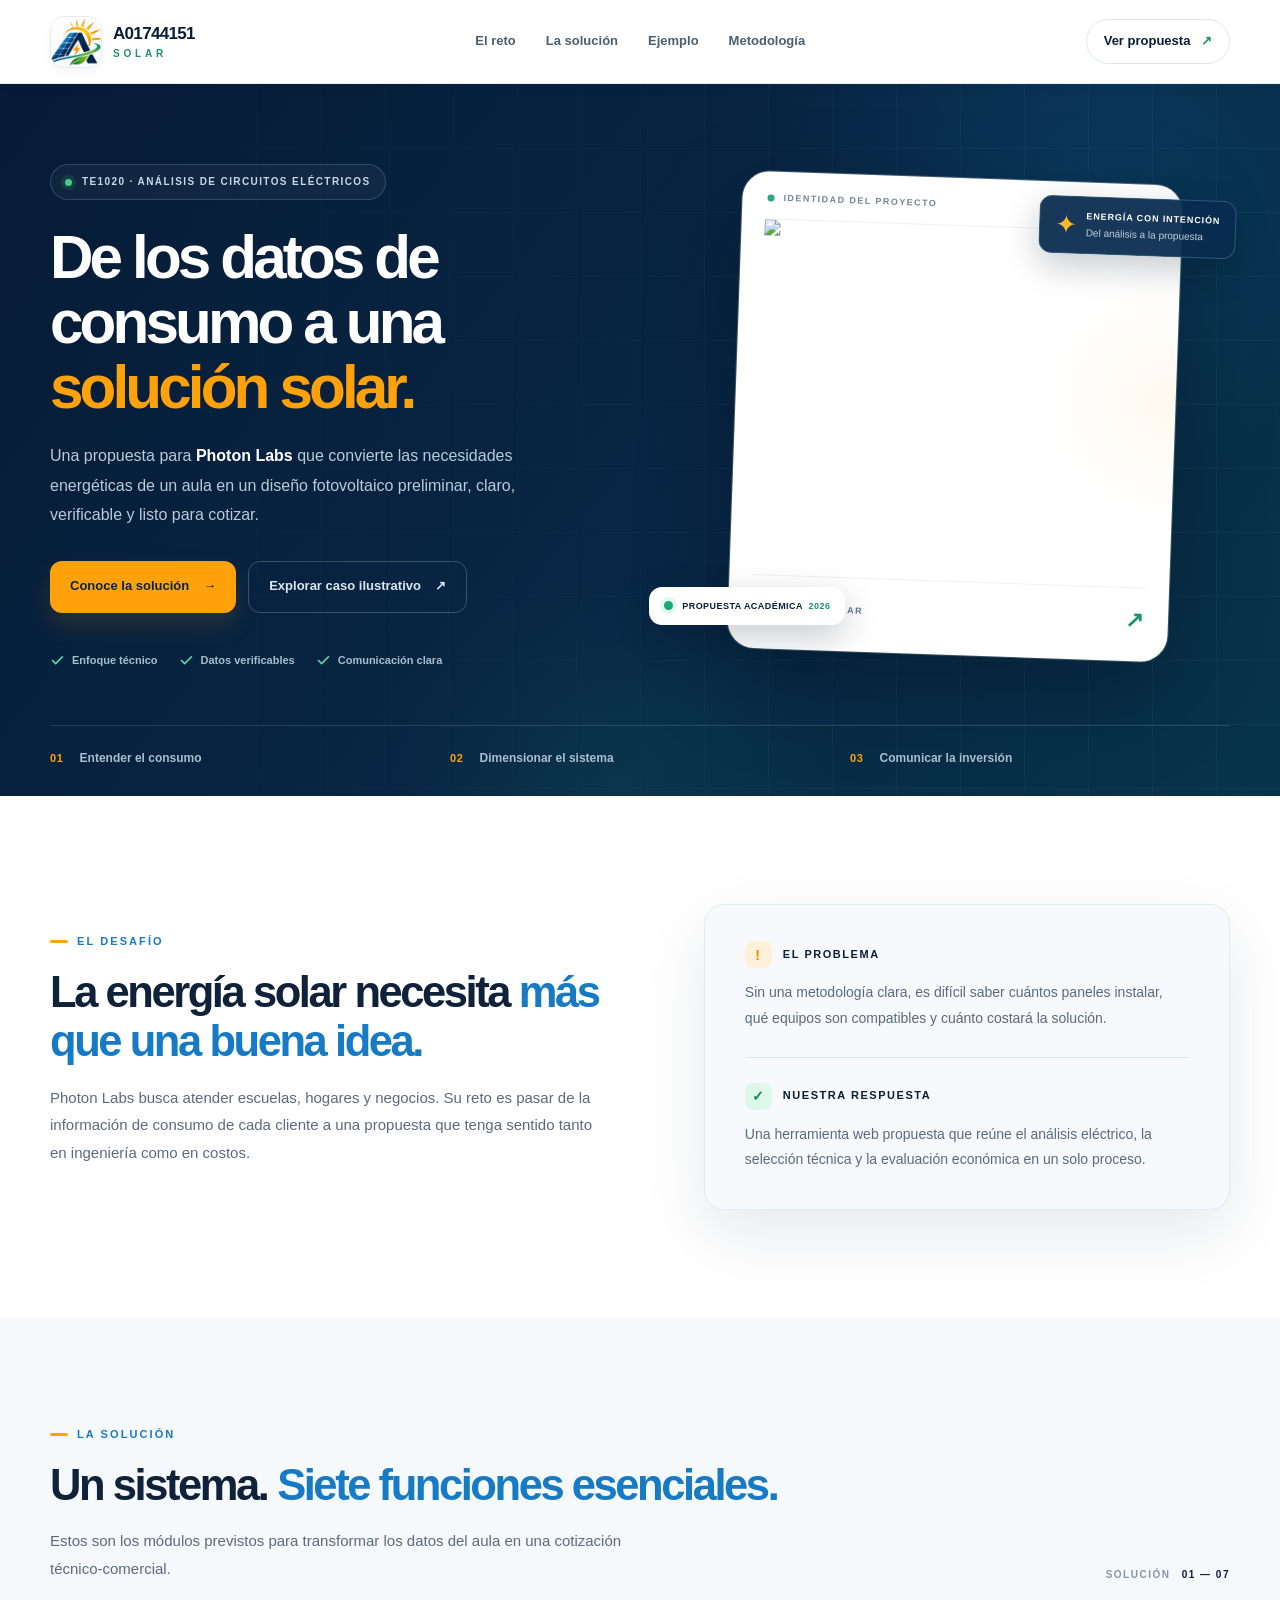
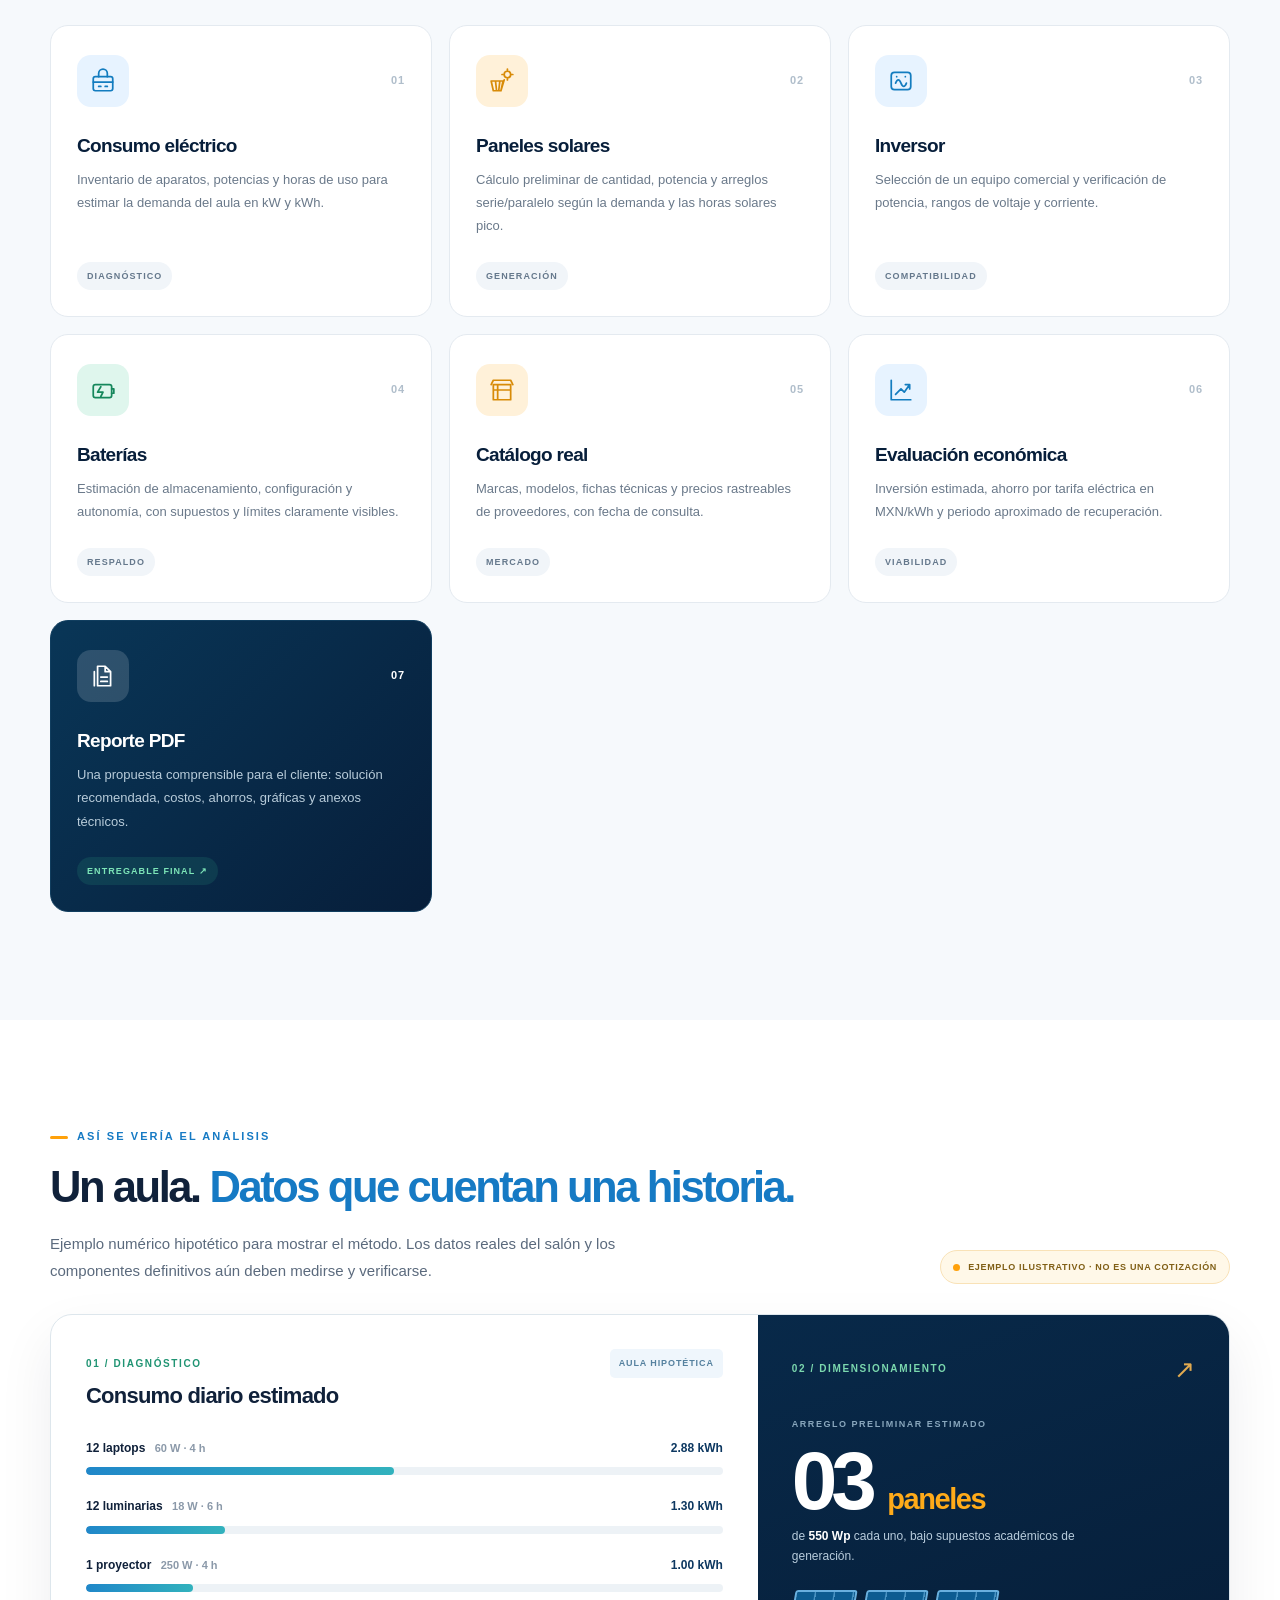
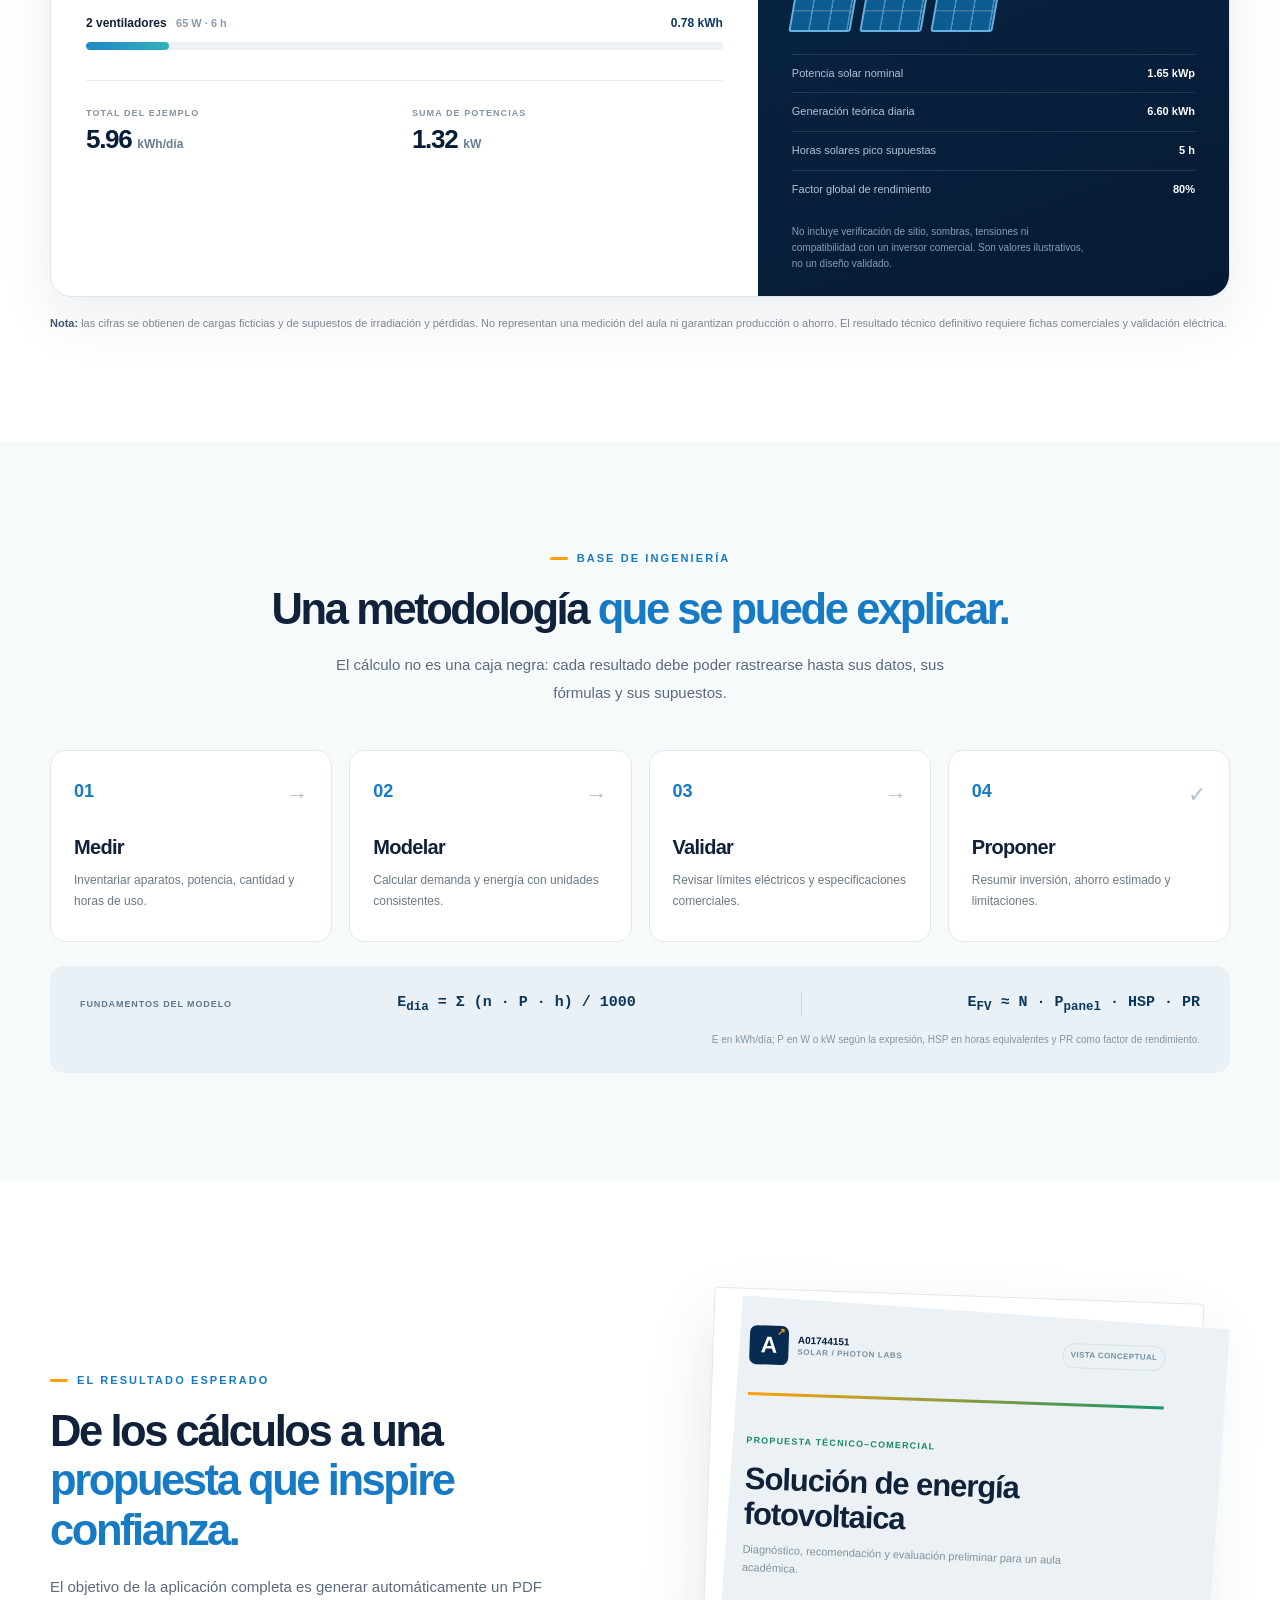
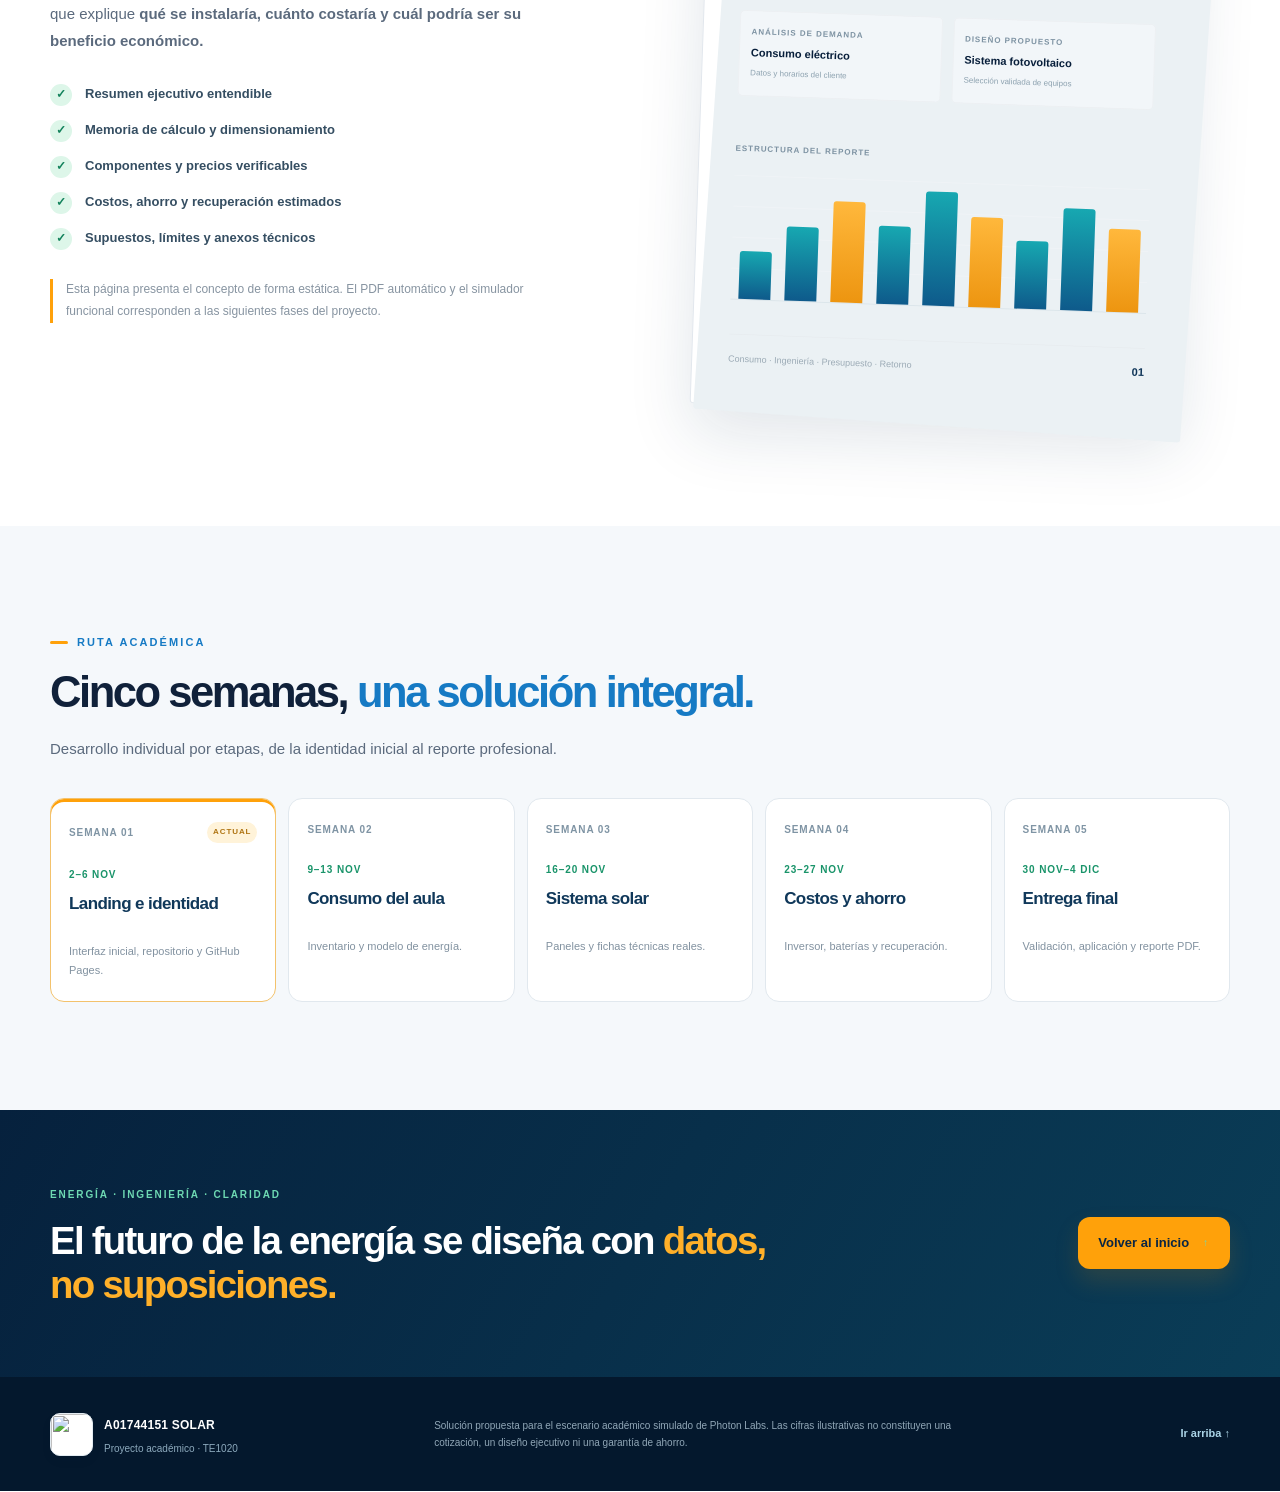
==== commit 3f6cc1ac: "Update index.html" ====
--- a/index.html
+++ b/index.html
@@ -8,8 +8,8 @@
   <meta property="og:title" content="A01744151 Solar | De los datos a la energía solar">
   <meta property="og:description" content="Conoce la solución propuesta para Photon Labs: análisis de consumo, dimensionamiento solar y cotización técnico-económica.">
   <meta property="og:type" content="website">
-  <meta property="og:image" content="assets/logo-a01744151.webp">
-  <link rel="icon" type="image/png" href="assets/favicon.png">
+  <meta property="og:image" content="logo-a01744151.webp">
+  <link rel="icon" type="image/png" href="	favicon.png">
   <link rel="stylesheet" href="styles.css">
   <title>A01744151 SOLAR | Propuesta fotovoltaica</title>
 </head>
@@ -18,7 +18,7 @@
   <header class="site-header">
     <div class="container nav-shell">
       <a class="brand" href="#inicio" aria-label="A01744151 Solar, volver al inicio">
-        <span class="brand-symbol"><img src="assets/isotipo-solar.webp" alt="" width="48" height="48"></span>
+        <span class="brand-symbol"><img src="isotipo-solar.webp" alt="" width="48" height="48"></span>
         <span class="brand-name"><strong>A01744151</strong><span>SOLAR</span></span>
       </a>
       <nav aria-label="Navegación principal" class="main-nav">
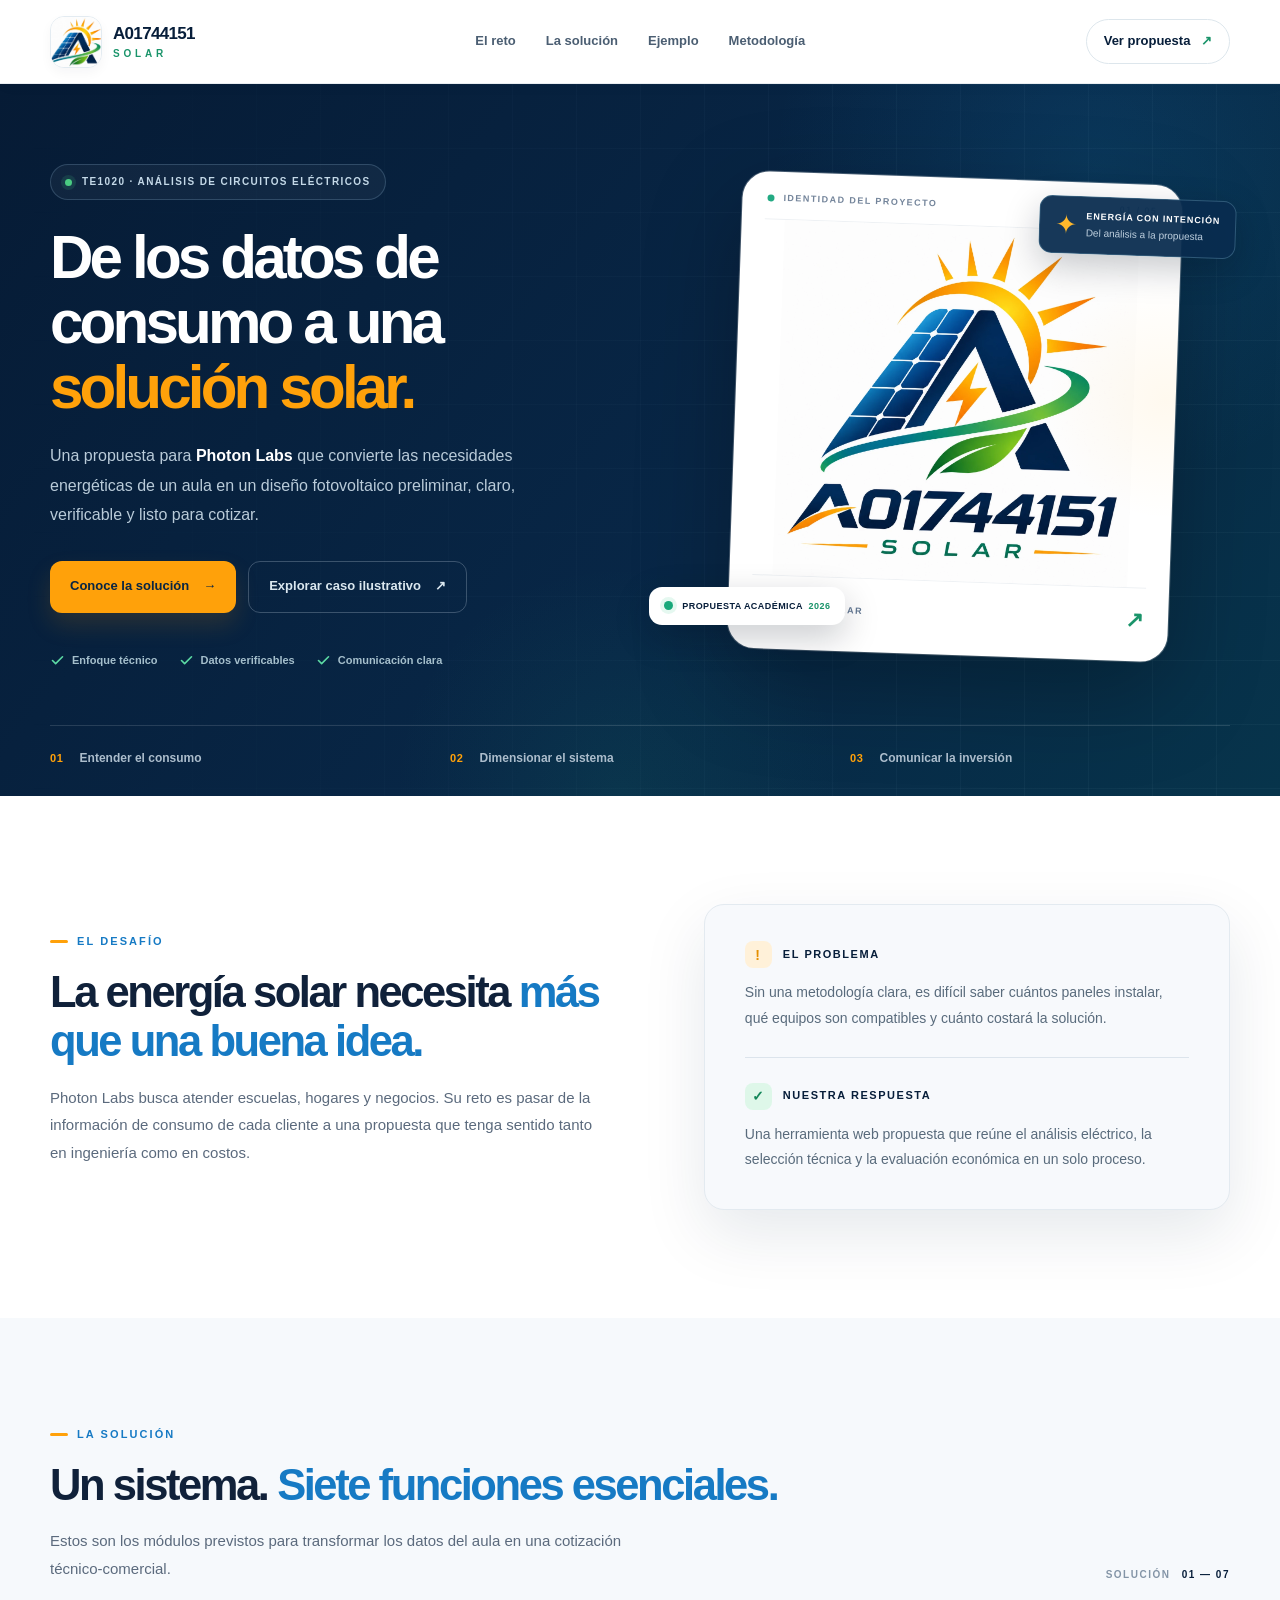
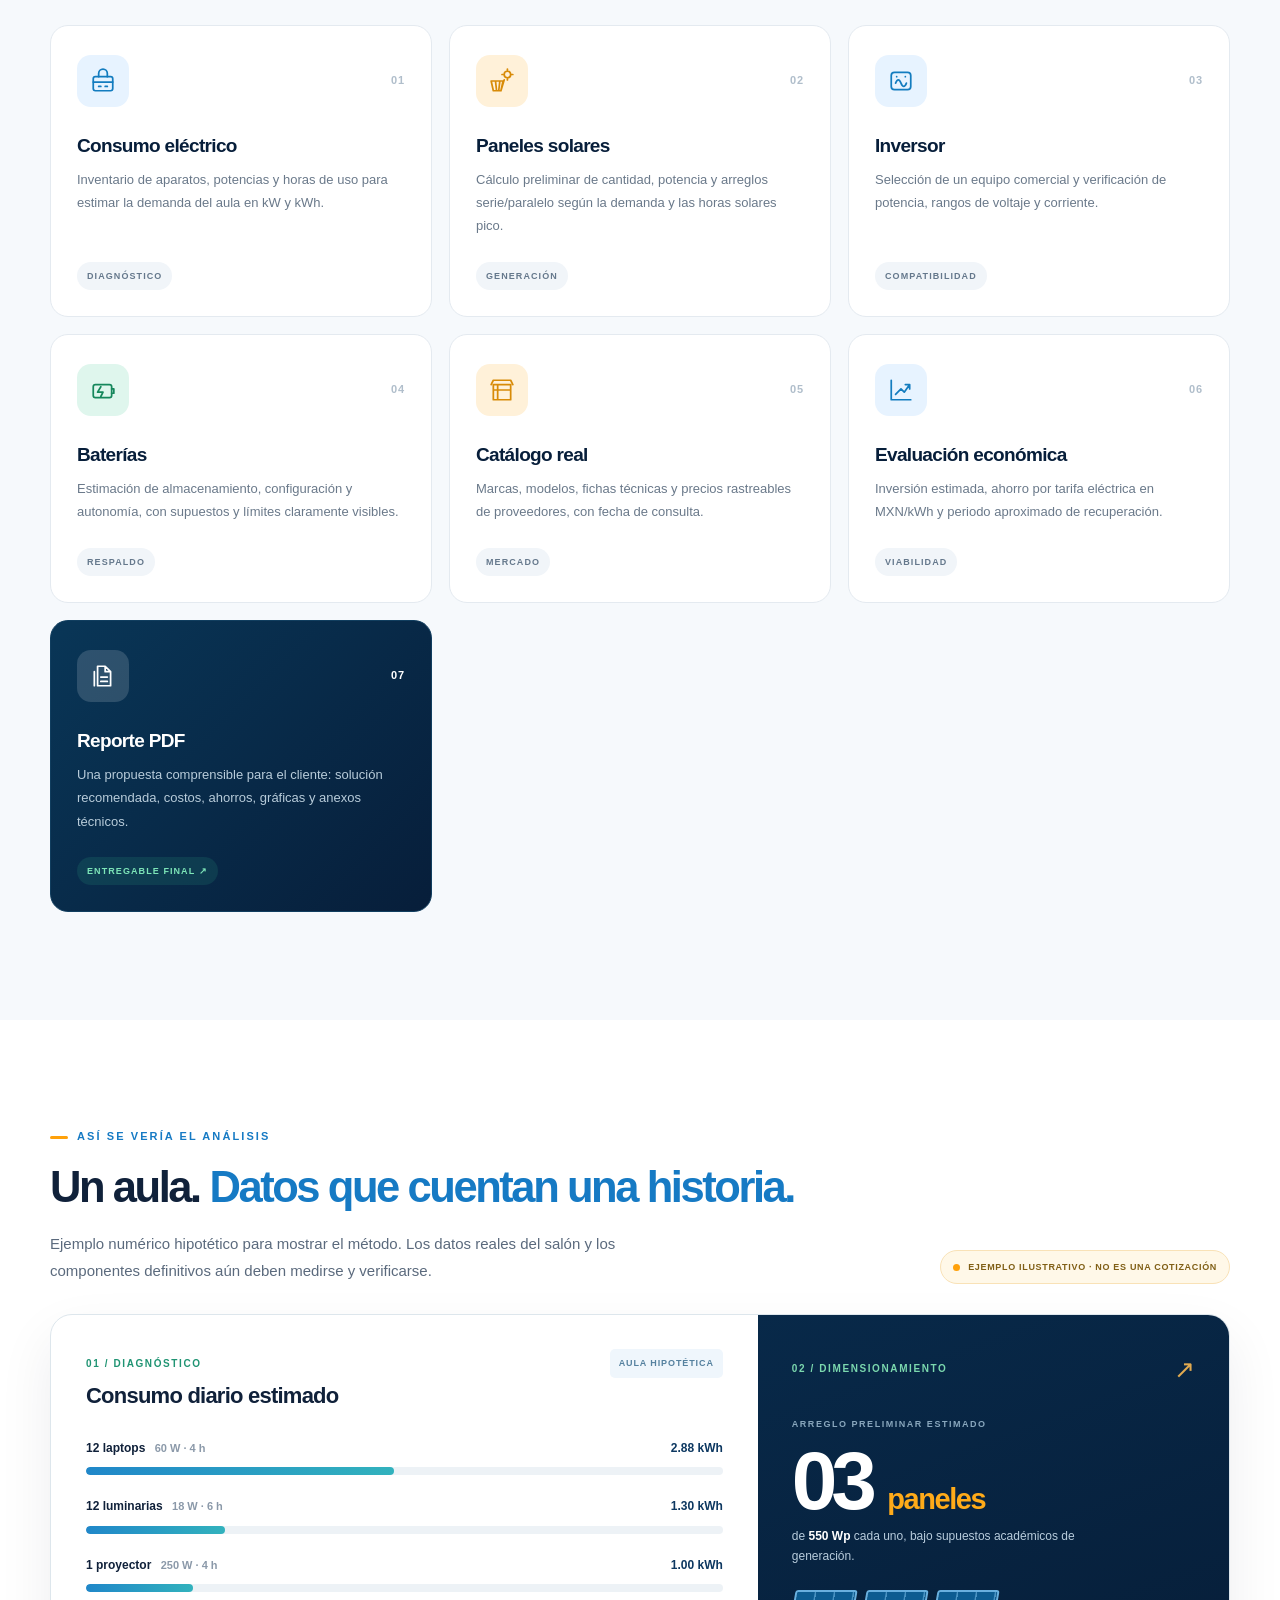
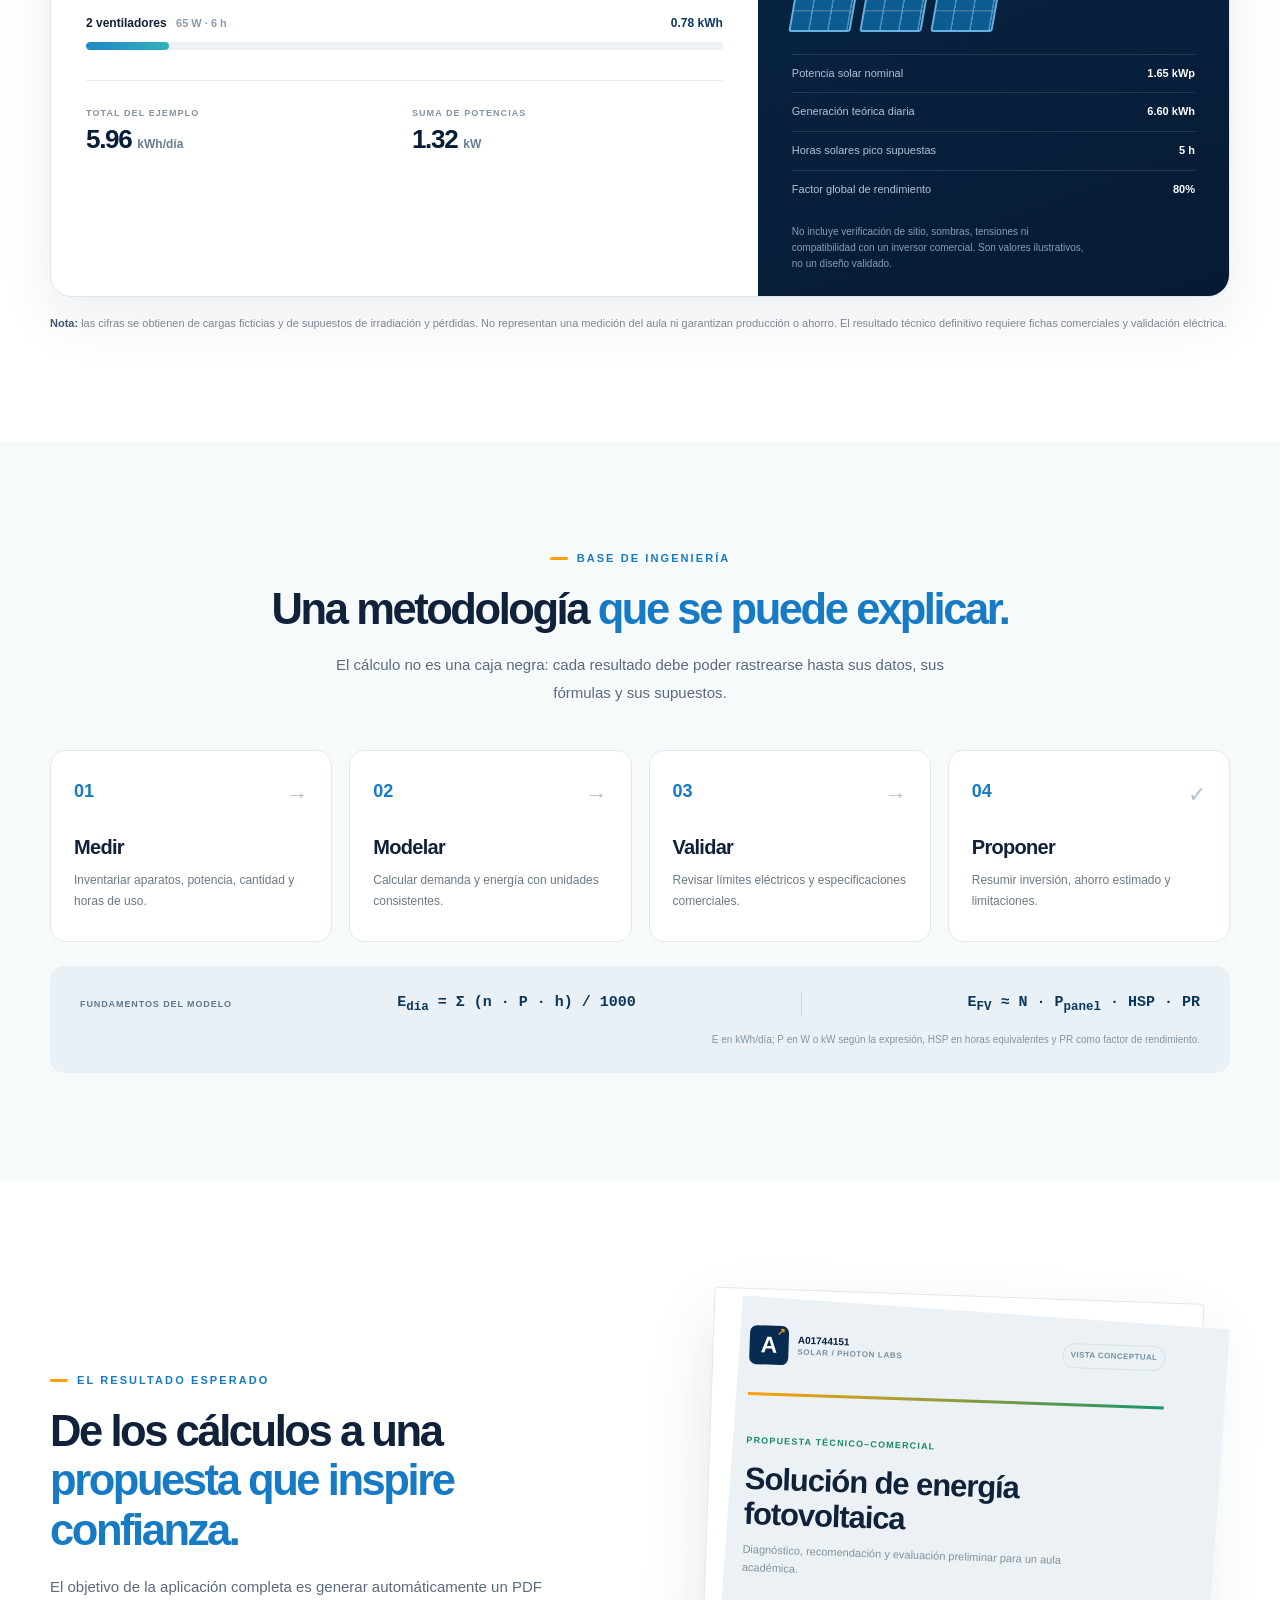
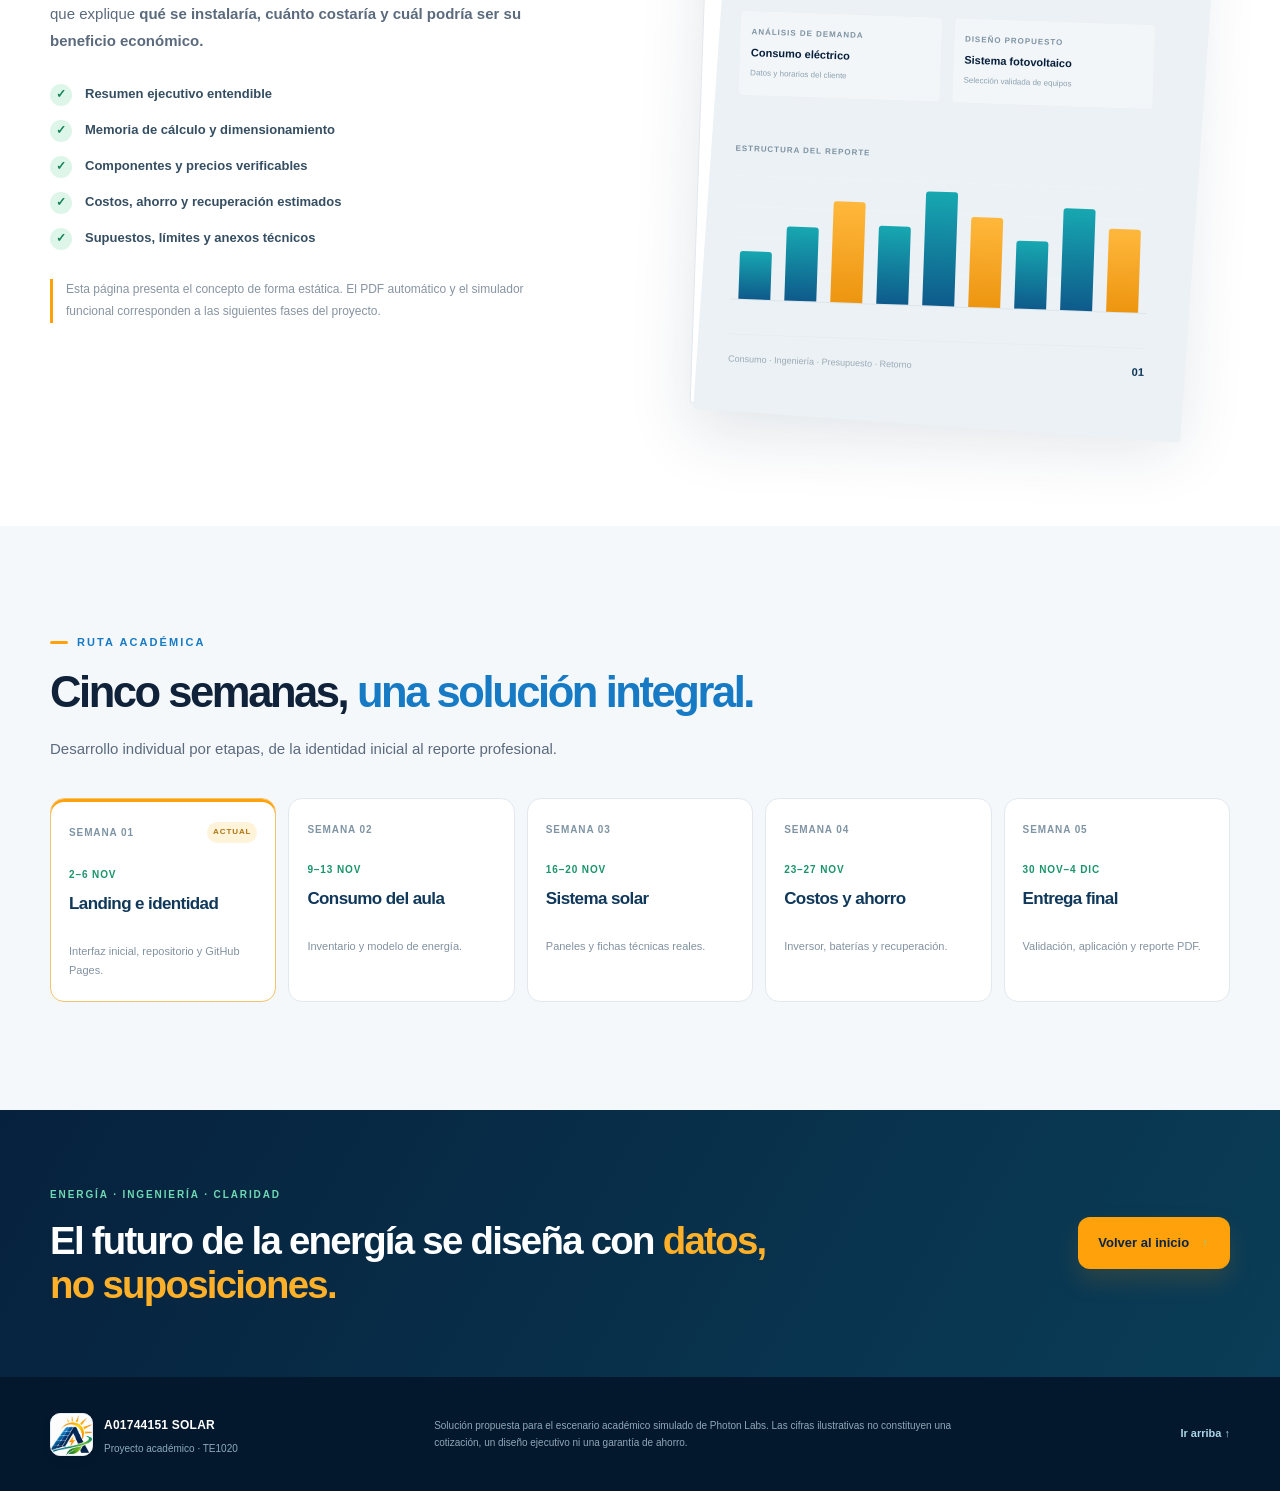
==== commit 8f5871b9: "Update index.html" ====
--- a/index.html
+++ b/index.html
@@ -55,7 +55,7 @@
           <div class="visual-satellite satellite-top"><span class="sat-icon">✦</span><span><strong>ENERGÍA CON INTENCIÓN</strong><small>Del análisis a la propuesta</small></span></div>
           <div class="brand-showcase">
             <div class="showcase-top"><span class="showcase-dot"></span> IDENTIDAD DEL PROYECTO <span>01 / 05</span></div>
-            <img src="assets/logo-a01744151.webp" alt="Logotipo A01744151 Solar con una A formada por celdas solares, un rayo, un sol y detalles verdes" width="1254" height="1254" fetchpriority="high">
+            <img src="logo-a01744151.webp" alt="Logotipo A01744151 Solar con una A formada por celdas solares, un rayo, un sol y detalles verdes" width="1254" height="1254" fetchpriority="high">
             <div class="showcase-bottom"><span>INGENIERÍA SOLAR</span><span class="showcase-arrow" aria-hidden="true">↗</span></div>
           </div>
           <div class="visual-satellite satellite-bottom"><span class="sat-live" aria-hidden="true"></span><span>PROPUESTA ACADÉMICA <strong>2026</strong></span></div>
@@ -224,6 +224,6 @@
     <section class="closing-section"><div class="container closing-layout"><div><span>ENERGÍA · INGENIERÍA · CLARIDAD</span><h2>El futuro de la energía se diseña con <em>datos, no suposiciones.</em></h2></div><a href="#inicio" class="btn btn-primary">Volver al inicio <span aria-hidden="true">↑</span></a></div></section>
   </main>
 
-  <footer class="site-footer"><div class="container footer-layout"><div class="footer-brand"><span class="brand-symbol"><img src="assets/isotipo-solar.webp" alt="" width="42" height="42" loading="lazy"></span><span><strong>A01744151 SOLAR</strong><small>Proyecto académico · TE1020</small></span></div><p>Solución propuesta para el escenario académico simulado de Photon Labs. Las cifras ilustrativas no constituyen una cotización, un diseño ejecutivo ni una garantía de ahorro.</p><a href="#inicio">Ir arriba ↑</a></div></footer>
+  <footer class="site-footer"><div class="container footer-layout"><div class="footer-brand"><span class="brand-symbol"><img src="	isotipo-solar.webp" alt="" width="42" height="42" loading="lazy"></span><span><strong>A01744151 SOLAR</strong><small>Proyecto académico · TE1020</small></span></div><p>Solución propuesta para el escenario académico simulado de Photon Labs. Las cifras ilustrativas no constituyen una cotización, un diseño ejecutivo ni una garantía de ahorro.</p><a href="#inicio">Ir arriba ↑</a></div></footer>
 </body>
 </html>
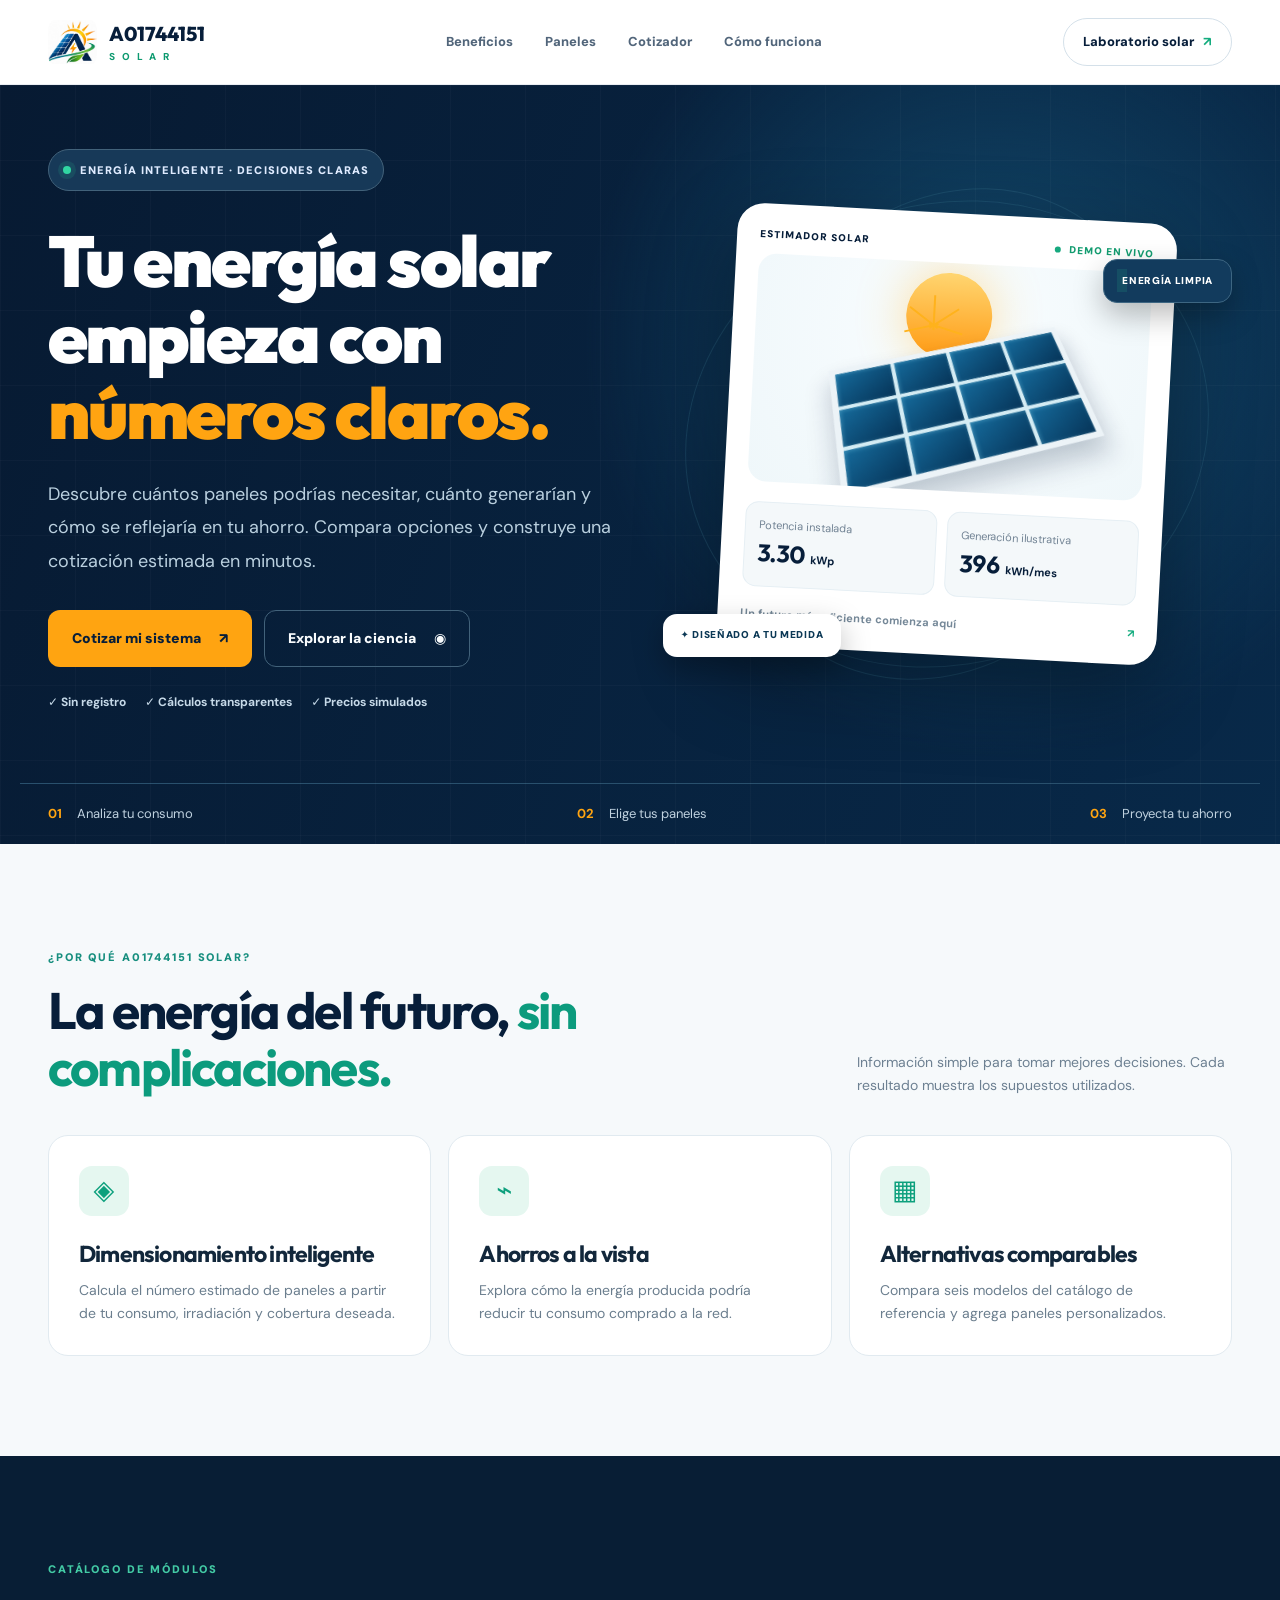
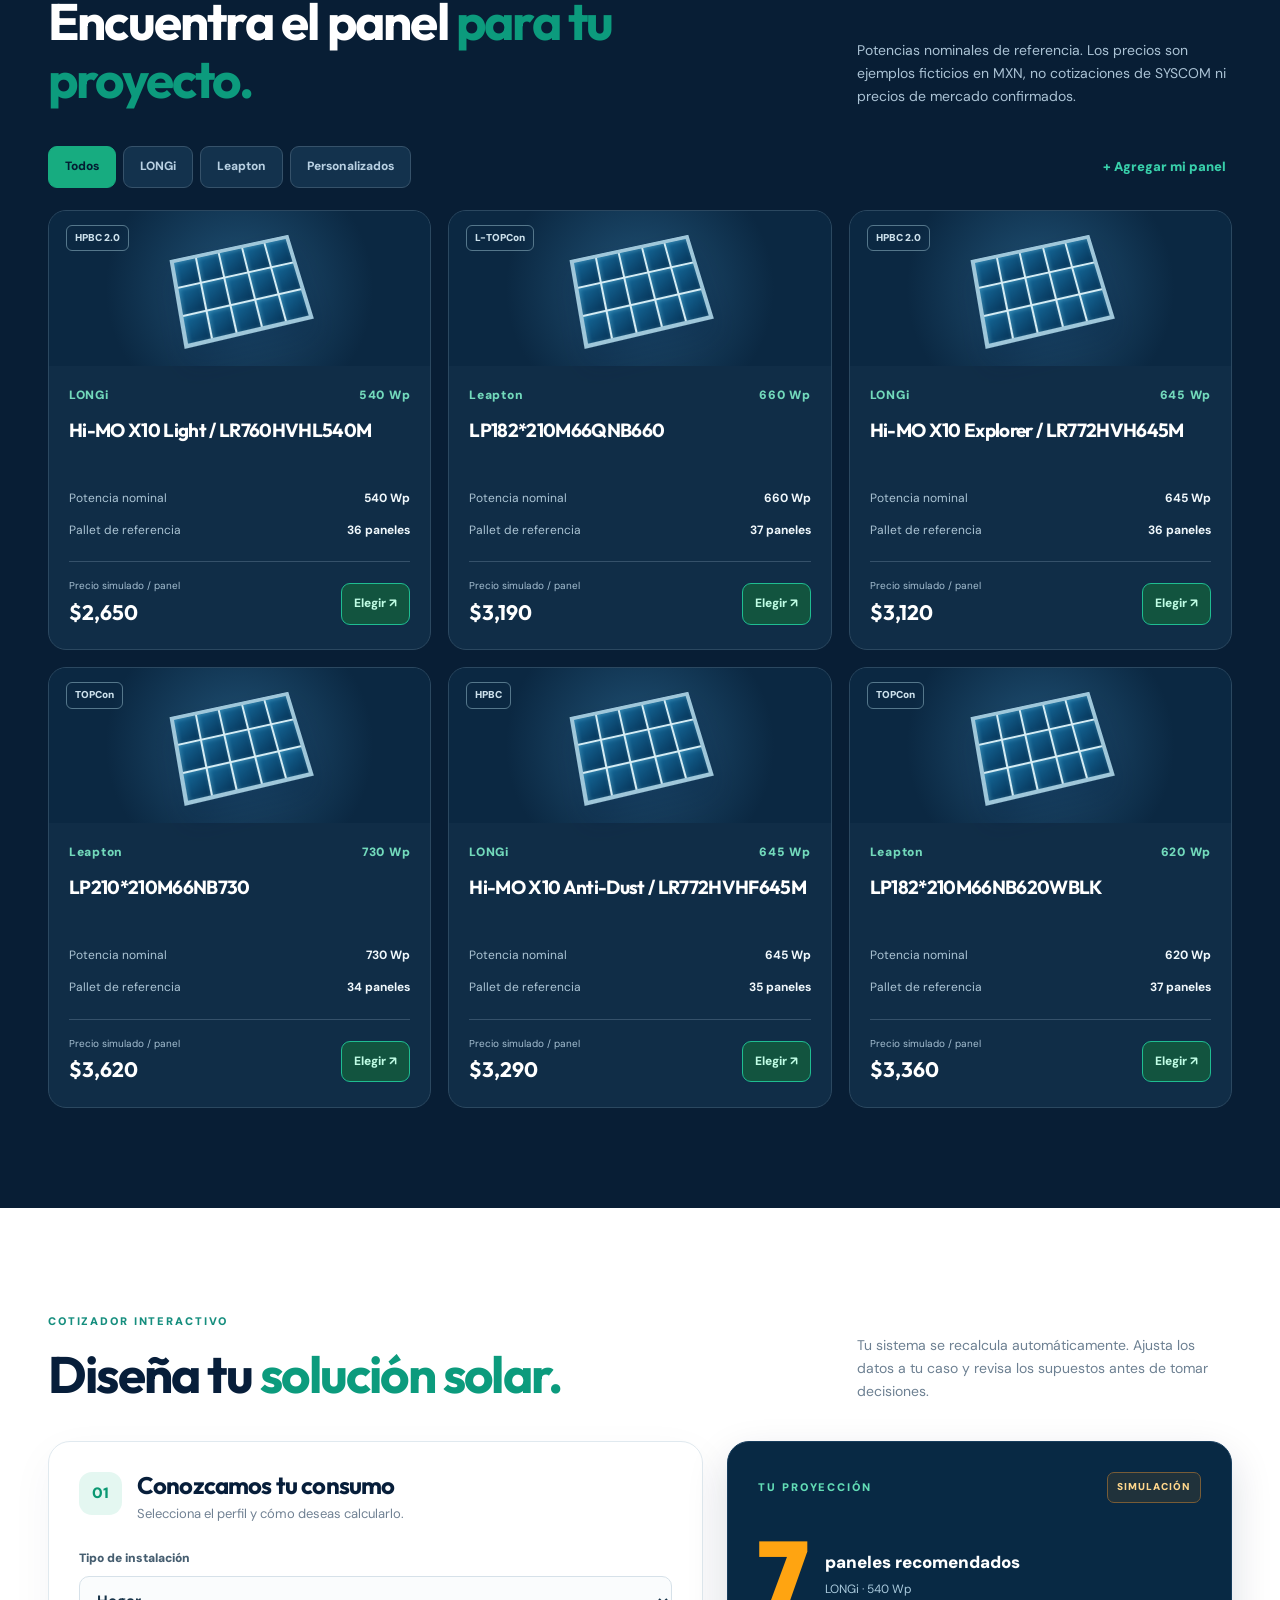
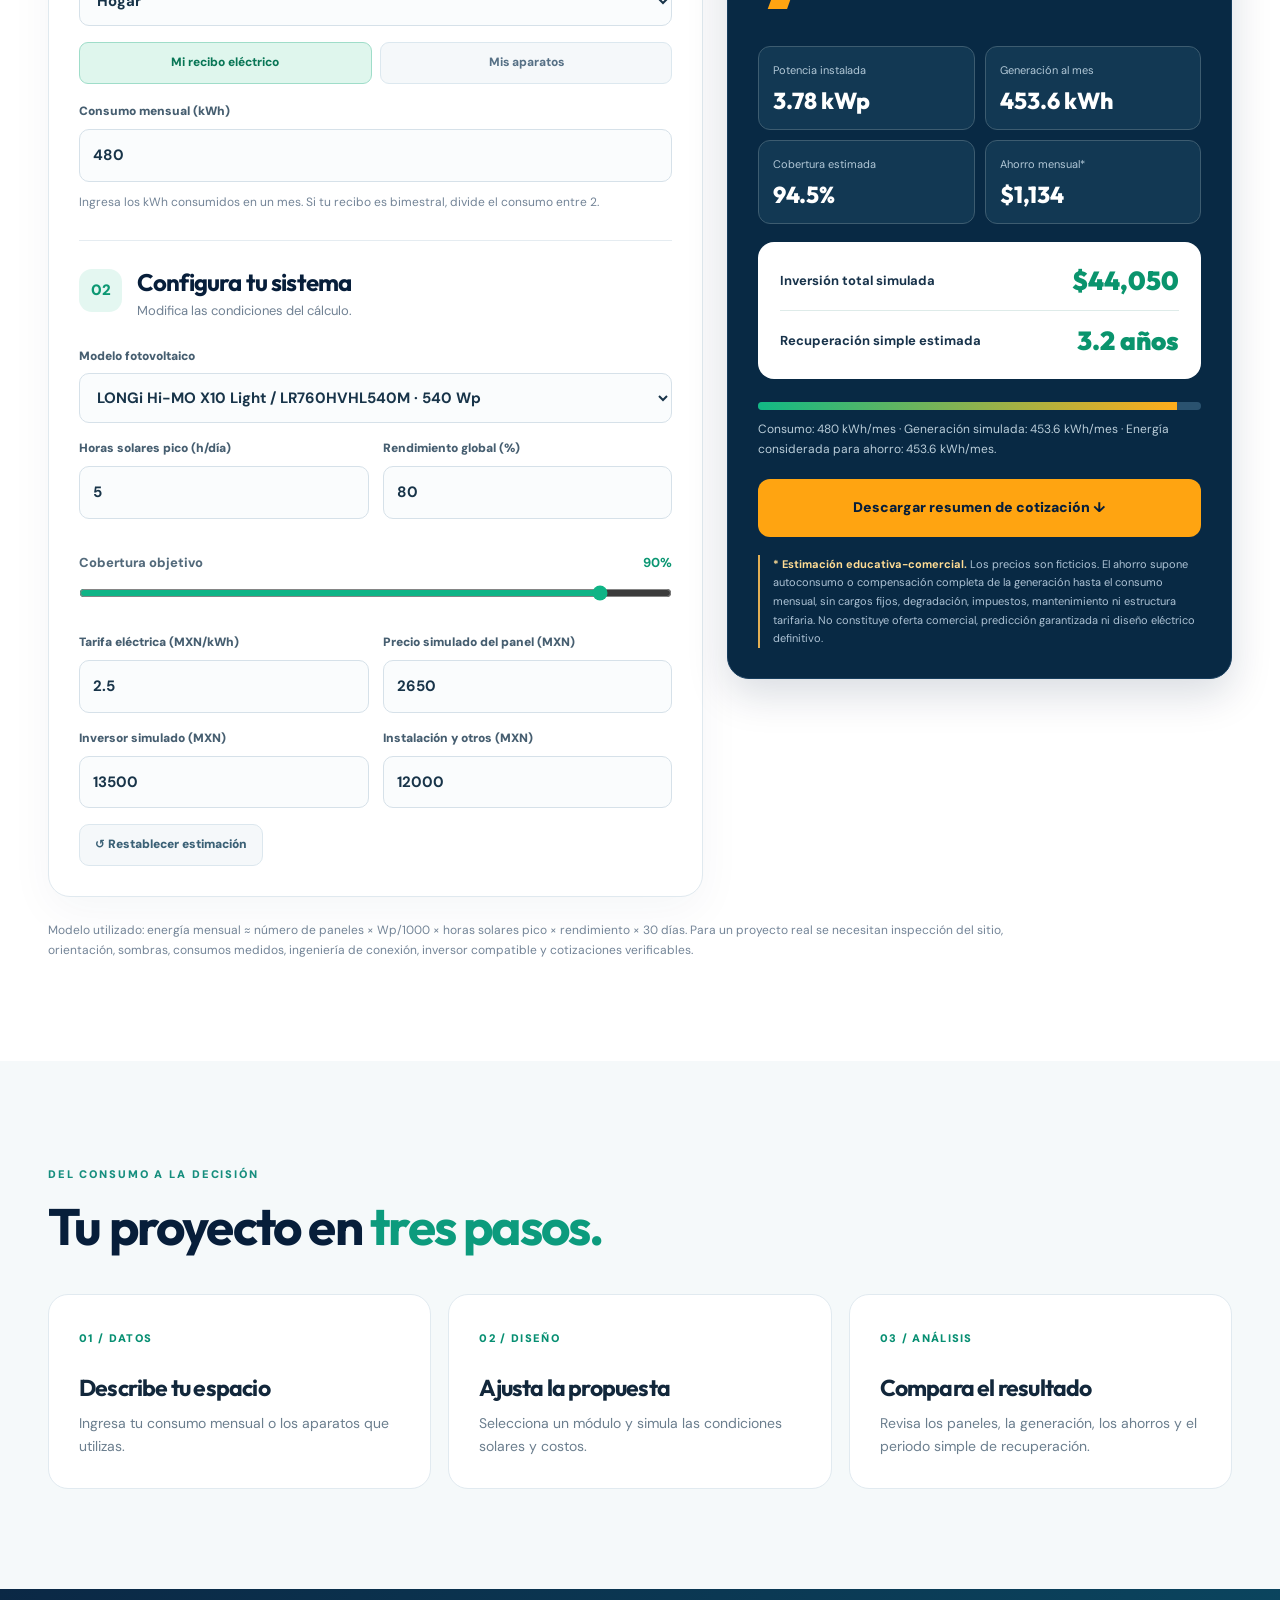
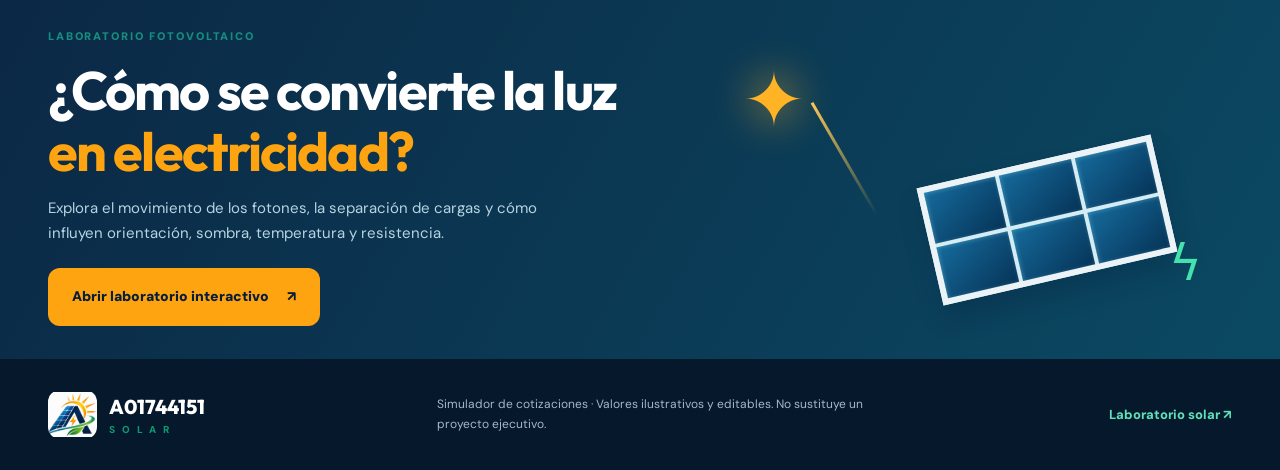
==== commit 358872b0: "Versión 3 - Cotizador y simulador solar" ====
--- a/index.html
+++ b/index.html
@@ -1,229 +1,13 @@
-<!DOCTYPE html>
-<html lang="es-MX">
-<head>
-  <meta charset="UTF-8">
-  <meta name="viewport" content="width=device-width, initial-scale=1.0">
-  <meta name="description" content="A01744151 Solar: propuesta académica para transformar el consumo eléctrico de un aula en el diseño preliminar y cotización de un sistema fotovoltaico para Photon Labs.">
-  <meta name="theme-color" content="#071e3a">
-  <meta property="og:title" content="A01744151 Solar | De los datos a la energía solar">
-  <meta property="og:description" content="Conoce la solución propuesta para Photon Labs: análisis de consumo, dimensionamiento solar y cotización técnico-económica.">
-  <meta property="og:type" content="website">
-  <meta property="og:image" content="logo-a01744151.webp">
-  <link rel="icon" type="image/png" href="	favicon.png">
-  <link rel="stylesheet" href="styles.css">
-  <title>A01744151 SOLAR | Propuesta fotovoltaica</title>
-</head>
-<body>
-  <a class="skip-link" href="#contenido">Saltar al contenido principal</a>
-  <header class="site-header">
-    <div class="container nav-shell">
-      <a class="brand" href="#inicio" aria-label="A01744151 Solar, volver al inicio">
-        <span class="brand-symbol"><img src="isotipo-solar.webp" alt="" width="48" height="48"></span>
-        <span class="brand-name"><strong>A01744151</strong><span>SOLAR</span></span>
-      </a>
-      <nav aria-label="Navegación principal" class="main-nav">
-        <a href="#reto">El reto</a>
-        <a href="#solucion">La solución</a>
-        <a href="#ejemplo">Ejemplo</a>
-        <a href="#metodologia">Metodología</a>
-      </nav>
-      <a class="nav-cta" href="#propuesta">Ver propuesta <span aria-hidden="true">↗</span></a>
-    </div>
-  </header>
-
-  <main id="contenido">
-    <section class="hero" id="inicio">
-      <div class="hero-grid" aria-hidden="true"></div>
-      <div class="hero-orb orb-one" aria-hidden="true"></div>
-      <div class="hero-orb orb-two" aria-hidden="true"></div>
-      <div class="container hero-layout">
-        <div class="hero-copy">
-          <div class="eyebrow"><span class="signal-dot"></span> TE1020 · ANÁLISIS DE CIRCUITOS ELÉCTRICOS</div>
-          <h1>De los datos de consumo a una <em>solución solar.</em></h1>
-          <p class="hero-description">Una propuesta para <strong>Photon Labs</strong> que convierte las necesidades energéticas de un aula en un diseño fotovoltaico preliminar, claro, verificable y listo para cotizar.</p>
-          <div class="hero-actions">
-            <a class="btn btn-primary" href="#solucion">Conoce la solución <span aria-hidden="true">→</span></a>
-            <a class="btn btn-quiet" href="#ejemplo">Explorar caso ilustrativo <span aria-hidden="true">↗</span></a>
-          </div>
-          <div class="hero-meta">
-            <span><svg viewBox="0 0 24 24" aria-hidden="true"><path d="M20 6 9 17l-5-5"/></svg> Enfoque técnico</span>
-            <span><svg viewBox="0 0 24 24" aria-hidden="true"><path d="M20 6 9 17l-5-5"/></svg> Datos verificables</span>
-            <span><svg viewBox="0 0 24 24" aria-hidden="true"><path d="M20 6 9 17l-5-5"/></svg> Comunicación clara</span>
-          </div>
-        </div>
-        <div class="hero-visual" aria-label="Identidad visual de A01744151 Solar">
-          <div class="visual-satellite satellite-top"><span class="sat-icon">✦</span><span><strong>ENERGÍA CON INTENCIÓN</strong><small>Del análisis a la propuesta</small></span></div>
-          <div class="brand-showcase">
-            <div class="showcase-top"><span class="showcase-dot"></span> IDENTIDAD DEL PROYECTO <span>01 / 05</span></div>
-            <img src="logo-a01744151.webp" alt="Logotipo A01744151 Solar con una A formada por celdas solares, un rayo, un sol y detalles verdes" width="1254" height="1254" fetchpriority="high">
-            <div class="showcase-bottom"><span>INGENIERÍA SOLAR</span><span class="showcase-arrow" aria-hidden="true">↗</span></div>
-          </div>
-          <div class="visual-satellite satellite-bottom"><span class="sat-live" aria-hidden="true"></span><span>PROPUESTA ACADÉMICA <strong>2026</strong></span></div>
-        </div>
-      </div>
-      <div class="container hero-footer">
-        <div><strong>01</strong><span>Entender el consumo</span></div>
-        <div><strong>02</strong><span>Dimensionar el sistema</span></div>
-        <div><strong>03</strong><span>Comunicar la inversión</span></div>
-      </div>
-    </section>
-
-    <section class="section problem-section" id="reto">
-      <div class="container problem-layout">
-        <div class="section-heading">
-          <span class="section-kicker"><i></i> EL DESAFÍO</span>
-          <h2>La energía solar necesita <span>más que una buena idea.</span></h2>
-          <p>Photon Labs busca atender escuelas, hogares y negocios. Su reto es pasar de la información de consumo de cada cliente a una propuesta que tenga sentido tanto en ingeniería como en costos.</p>
-        </div>
-        <div class="problem-card">
-          <div class="problem-card-title"><span class="small-square orange">!</span> EL PROBLEMA</div>
-          <p>Sin una metodología clara, es difícil saber cuántos paneles instalar, qué equipos son compatibles y cuánto costará la solución.</p>
-          <div class="card-separator"></div>
-          <div class="problem-card-title"><span class="small-square green">✓</span> NUESTRA RESPUESTA</div>
-          <p>Una herramienta web propuesta que reúne el análisis eléctrico, la selección técnica y la evaluación económica en un solo proceso.</p>
-        </div>
-      </div>
-    </section>
-
-    <section class="section solution-section" id="solucion">
-      <div class="container">
-        <div class="section-topline">
-          <div class="section-heading compact">
-            <span class="section-kicker"><i></i> LA SOLUCIÓN</span>
-            <h2>Un sistema. <span>Siete funciones esenciales.</span></h2>
-            <p>Estos son los módulos previstos para transformar los datos del aula en una cotización técnico-comercial.</p>
-          </div>
-          <div class="section-index">SOLUCIÓN <strong>01 — 07</strong></div>
-        </div>
-        <div class="modules-grid">
-          <article class="module-card">
-            <div class="module-head"><span class="module-icon blue"><svg viewBox="0 0 24 24" aria-hidden="true"><rect x="3" y="8" width="18" height="13" rx="2"/><path d="M8 8V5a4 4 0 0 1 8 0v3M3 13h18M8 17h2m4 0h2"/></svg></span><span class="module-number">01</span></div>
-            <h3>Consumo eléctrico</h3><p>Inventario de aparatos, potencias y horas de uso para estimar la demanda del aula en kW y kWh.</p>
-            <span class="module-tag">DIAGNÓSTICO</span>
-          </article>
-          <article class="module-card">
-            <div class="module-head"><span class="module-icon orange"><svg viewBox="0 0 24 24" aria-hidden="true"><circle cx="17" cy="6" r="3"/><path d="m14 11-3 10M2 12h11l-2 9H4l-2-9Zm4 0 1 9m3-9-1 9M17 1v1m0 8v1m-5-5h1m8 0h1"/></svg></span><span class="module-number">02</span></div>
-            <h3>Paneles solares</h3><p>Cálculo preliminar de cantidad, potencia y arreglos serie/paralelo según la demanda y las horas solares pico.</p>
-            <span class="module-tag">GENERACIÓN</span>
-          </article>
-          <article class="module-card">
-            <div class="module-head"><span class="module-icon blue"><svg viewBox="0 0 24 24" aria-hidden="true"><rect x="3" y="4" width="18" height="16" rx="3"/><path d="M7 14c1.5-4 3.5-4 5 0s3.5 4 5 0M8 8h.01M16 8h.01"/></svg></span><span class="module-number">03</span></div>
-            <h3>Inversor</h3><p>Selección de un equipo comercial y verificación de potencia, rangos de voltaje y corriente.</p>
-            <span class="module-tag">COMPATIBILIDAD</span>
-          </article>
-          <article class="module-card">
-            <div class="module-head"><span class="module-icon green"><svg viewBox="0 0 24 24" aria-hidden="true"><rect x="3" y="7" width="17" height="12" rx="2"/><path d="M20 11h2v4h-2M10 9l-3 5h5l-2 4"/></svg></span><span class="module-number">04</span></div>
-            <h3>Baterías</h3><p>Estimación de almacenamiento, configuración y autonomía, con supuestos y límites claramente visibles.</p>
-            <span class="module-tag">RESPALDO</span>
-          </article>
-          <article class="module-card">
-            <div class="module-head"><span class="module-icon orange"><svg viewBox="0 0 24 24" aria-hidden="true"><path d="M4 7h16v14H4zM2 7l2-4h16l2 4M8 7v14M4 12h16"/></svg></span><span class="module-number">05</span></div>
-            <h3>Catálogo real</h3><p>Marcas, modelos, fichas técnicas y precios rastreables de proveedores, con fecha de consulta.</p>
-            <span class="module-tag">MERCADO</span>
-          </article>
-          <article class="module-card">
-            <div class="module-head"><span class="module-icon blue"><svg viewBox="0 0 24 24" aria-hidden="true"><path d="M3 3v18h18M7 16l5-5 3 3 5-7M16 7h4v4"/></svg></span><span class="module-number">06</span></div>
-            <h3>Evaluación económica</h3><p>Inversión estimada, ahorro por tarifa eléctrica en MXN/kWh y periodo aproximado de recuperación.</p>
-            <span class="module-tag">VIABILIDAD</span>
-          </article>
-          <article class="module-card feature-module">
-            <div class="module-head"><span class="module-icon white"><svg viewBox="0 0 24 24" aria-hidden="true"><path d="M7 3h7l5 5v13H7zM14 3v5h5M10 13h6m-6 4h6M4 8v13"/></svg></span><span class="module-number">07</span></div>
-            <h3>Reporte PDF</h3><p>Una propuesta comprensible para el cliente: solución recomendada, costos, ahorros, gráficas y anexos técnicos.</p>
-            <span class="module-tag">ENTREGABLE FINAL ↗</span>
-          </article>
-        </div>
-      </div>
-    </section>
-
-    <section class="section example-section" id="ejemplo">
-      <div class="container">
-        <div class="example-intro">
-          <div class="section-heading compact">
-            <span class="section-kicker"><i></i> ASÍ SE VERÍA EL ANÁLISIS</span>
-            <h2>Un aula. <span>Datos que cuentan una historia.</span></h2>
-            <p>Ejemplo numérico hipotético para mostrar el método. Los datos reales del salón y los componentes definitivos aún deben medirse y verificarse.</p>
-          </div>
-          <span class="example-badge"><span></span> EJEMPLO ILUSTRATIVO · NO ES UNA COTIZACIÓN</span>
-        </div>
-        <div class="example-dashboard">
-          <div class="example-loads">
-            <div class="panel-heading"><div><span class="overline">01 / DIAGNÓSTICO</span><h3>Consumo diario estimado</h3></div><span class="panel-chip">AULA HIPOTÉTICA</span></div>
-            <div class="load-row"><div class="load-info"><span>12 laptops <small>60 W · 4 h</small></span><strong>2.88 kWh</strong></div><div class="load-track"><span style="width:48.35%"></span></div></div>
-            <div class="load-row"><div class="load-info"><span>12 luminarias <small>18 W · 6 h</small></span><strong>1.30 kWh</strong></div><div class="load-track"><span style="width:21.76%"></span></div></div>
-            <div class="load-row"><div class="load-info"><span>1 proyector <small>250 W · 4 h</small></span><strong>1.00 kWh</strong></div><div class="load-track"><span style="width:16.79%"></span></div></div>
-            <div class="load-row"><div class="load-info"><span>2 ventiladores <small>65 W · 6 h</small></span><strong>0.78 kWh</strong></div><div class="load-track"><span style="width:13.10%"></span></div></div>
-            <div class="load-total"><div><span>TOTAL DEL EJEMPLO</span><strong>5.96 <small>kWh/día</small></strong></div><div><span>SUMA DE POTENCIAS</span><strong>1.32 <small>kW</small></strong></div></div>
-          </div>
-          <div class="example-results">
-            <div class="results-label"><span class="overline">02 / DIMENSIONAMIENTO</span><span class="results-mark" aria-hidden="true">↗</span></div>
-            <span class="results-super">ARREGLO PRELIMINAR ESTIMADO</span>
-            <div class="big-number">03 <span>paneles</span></div>
-            <p>de <strong>550 Wp</strong> cada uno, bajo supuestos académicos de generación.</p>
-            <div class="mini-array" aria-label="Representación de tres paneles solares"><span></span><span></span><span></span></div>
-            <div class="result-keyline"><span>Potencia solar nominal</span><strong>1.65 kWp</strong></div>
-            <div class="result-keyline"><span>Generación teórica diaria</span><strong>6.60 kWh</strong></div>
-            <div class="result-keyline"><span>Horas solares pico supuestas</span><strong>5 h</strong></div>
-            <div class="result-keyline"><span>Factor global de rendimiento</span><strong>80%</strong></div>
-            <p class="results-footnote">No incluye verificación de sitio, sombras, tensiones ni compatibilidad con un inversor comercial. Son valores ilustrativos, no un diseño validado.</p>
-          </div>
-        </div>
-        <p class="example-footnote"><strong>Nota:</strong> las cifras se obtienen de cargas ficticias y de supuestos de irradiación y pérdidas. No representan una medición del aula ni garantizan producción o ahorro. El resultado técnico definitivo requiere fichas comerciales y validación eléctrica.</p>
-      </div>
-    </section>
-
-    <section class="section method-section" id="metodologia">
-      <div class="container">
-        <div class="section-heading compact centered">
-          <span class="section-kicker"><i></i> BASE DE INGENIERÍA</span>
-          <h2>Una metodología <span>que se puede explicar.</span></h2>
-          <p>El cálculo no es una caja negra: cada resultado debe poder rastrearse hasta sus datos, sus fórmulas y sus supuestos.</p>
-        </div>
-        <div class="method-grid">
-          <div class="method-step"><div class="step-top"><strong>01</strong><span aria-hidden="true">→</span></div><h3>Medir</h3><p>Inventariar aparatos, potencia, cantidad y horas de uso.</p></div>
-          <div class="method-step"><div class="step-top"><strong>02</strong><span aria-hidden="true">→</span></div><h3>Modelar</h3><p>Calcular demanda y energía con unidades consistentes.</p></div>
-          <div class="method-step"><div class="step-top"><strong>03</strong><span aria-hidden="true">→</span></div><h3>Validar</h3><p>Revisar límites eléctricos y especificaciones comerciales.</p></div>
-          <div class="method-step"><div class="step-top"><strong>04</strong><span aria-hidden="true">✓</span></div><h3>Proponer</h3><p>Resumir inversión, ahorro estimado y limitaciones.</p></div>
-        </div>
-        <div class="formula-strip"><span>FUNDAMENTOS DEL MODELO</span><code>E<sub>día</sub> = Σ (n · P · h) / 1000</code><span class="formula-divider" aria-hidden="true"></span><code>E<sub>FV</sub> ≈ N · P<sub>panel</sub> · HSP · PR</code><small>E en kWh/día; P en W o kW según la expresión, HSP en horas equivalentes y PR como factor de rendimiento.</small></div>
-      </div>
-    </section>
-
-    <section class="section proposal-section" id="propuesta">
-      <div class="container proposal-layout">
-        <div class="proposal-copy">
-          <span class="section-kicker"><i></i> EL RESULTADO ESPERADO</span>
-          <h2>De los cálculos a una <span>propuesta que inspire confianza.</span></h2>
-          <p>El objetivo de la aplicación completa es generar automáticamente un PDF que explique <strong>qué se instalaría, cuánto costaría y cuál podría ser su beneficio económico.</strong></p>
-          <div class="proposal-checks"><div><span>✓</span> Resumen ejecutivo entendible</div><div><span>✓</span> Memoria de cálculo y dimensionamiento</div><div><span>✓</span> Componentes y precios verificables</div><div><span>✓</span> Costos, ahorro y recuperación estimados</div><div><span>✓</span> Supuestos, límites y anexos técnicos</div></div>
-          <p class="proposal-caption">Esta página presenta el concepto de forma estática. El PDF automático y el simulador funcional corresponden a las siguientes fases del proyecto.</p>
-        </div>
-        <div class="report-preview" aria-label="Vista conceptual de la estructura del reporte PDF, no es un archivo descargable">
-          <div class="report-header"><span class="report-emblem">A<span>↗</span></span><span>A01744151<br><small>SOLAR / PHOTON LABS</small></span><span class="report-draft">VISTA CONCEPTUAL</span></div>
-          <div class="report-rule"></div><span class="report-eyebrow">PROPUESTA TÉCNICO–COMERCIAL</span><h3>Solución de energía fotovoltaica</h3><p>Diagnóstico, recomendación y evaluación preliminar para un aula académica.</p>
-          <div class="report-summary"><div><span>ANÁLISIS DE DEMANDA</span><strong>Consumo eléctrico</strong><small>Datos y horarios del cliente</small></div><div><span>DISEÑO PROPUESTO</span><strong>Sistema fotovoltaico</strong><small>Selección validada de equipos</small></div></div>
-          <span class="report-chart-label">ESTRUCTURA DEL REPORTE</span>
-          <div class="report-chart"><span style="height:42%"></span><span style="height:65%"></span><span style="height:89%"></span><span style="height:69%"></span><span style="height:100%"></span><span style="height:79%"></span><span style="height:60%"></span><span style="height:90%"></span><span style="height:73%"></span></div>
-          <div class="report-bottom"><span>Consumo · Ingeniería · Presupuesto · Retorno</span><strong>01</strong></div>
-        </div>
-      </div>
-    </section>
-
-    <section class="section roadmap-section" id="ruta">
-      <div class="container">
-        <div class="section-heading compact"><span class="section-kicker"><i></i> RUTA ACADÉMICA</span><h2>Cinco semanas, <span>una solución integral.</span></h2><p>Desarrollo individual por etapas, de la identidad inicial al reporte profesional.</p></div>
-        <div class="roadmap-grid">
-          <div class="roadmap-item active"><span class="week-count">SEMANA 01 <span class="current-chip">ACTUAL</span></span><strong>2–6 NOV</strong><h3>Landing e identidad</h3><p>Interfaz inicial, repositorio y GitHub Pages.</p></div>
-          <div class="roadmap-item"><span class="week-count">SEMANA 02</span><strong>9–13 NOV</strong><h3>Consumo del aula</h3><p>Inventario y modelo de energía.</p></div>
-          <div class="roadmap-item"><span class="week-count">SEMANA 03</span><strong>16–20 NOV</strong><h3>Sistema solar</h3><p>Paneles y fichas técnicas reales.</p></div>
-          <div class="roadmap-item"><span class="week-count">SEMANA 04</span><strong>23–27 NOV</strong><h3>Costos y ahorro</h3><p>Inversor, baterías y recuperación.</p></div>
-          <div class="roadmap-item"><span class="week-count">SEMANA 05</span><strong>30 NOV–4 DIC</strong><h3>Entrega final</h3><p>Validación, aplicación y reporte PDF.</p></div>
-        </div>
-      </div>
-    </section>
-
-    <section class="closing-section"><div class="container closing-layout"><div><span>ENERGÍA · INGENIERÍA · CLARIDAD</span><h2>El futuro de la energía se diseña con <em>datos, no suposiciones.</em></h2></div><a href="#inicio" class="btn btn-primary">Volver al inicio <span aria-hidden="true">↑</span></a></div></section>
-  </main>
-
-  <footer class="site-footer"><div class="container footer-layout"><div class="footer-brand"><span class="brand-symbol"><img src="	isotipo-solar.webp" alt="" width="42" height="42" loading="lazy"></span><span><strong>A01744151 SOLAR</strong><small>Proyecto académico · TE1020</small></span></div><p>Solución propuesta para el escenario académico simulado de Photon Labs. Las cifras ilustrativas no constituyen una cotización, un diseño ejecutivo ni una garantía de ahorro.</p><a href="#inicio">Ir arriba ↑</a></div></footer>
-</body>
-</html>
+<!doctype html><html lang="es-MX"><head><meta charset="utf-8"><meta name="viewport" content="width=device-width,initial-scale=1"><meta name="theme-color" content="#071e3a"><meta name="description" content="A01744151 SOLAR: cotiza y compara sistemas fotovoltaicos con cálculos transparentes y presupuestos simulados."><link rel="icon" href="assets/favicon.png"><link rel="stylesheet" href="styles.css"><title>A01744151 SOLAR | Cotiza energía inteligente</title></head><body>
+<a class="skip-link" href="#cotizador">Ir al cotizador</a>
+<header class="topbar"><div class="shell nav"><a class="brand" href="index.html" aria-label="A01744151 SOLAR: ir al inicio"><img src="assets/isotipo-solar.webp" alt=""><span><b>A01744151</b><small>S O L A R</small></span></a><nav aria-label="Menú principal"><a href="#beneficios">Beneficios</a><a href="#catalogo">Paneles</a><a href="#cotizador">Cotizador</a><a href="#como-funciona">Cómo funciona</a></nav><a class="navlab" href="simulador.html">Laboratorio solar <span>↗</span></a></div></header>
+<main>
+<section class="hero"><div class="shell hero-grid"><div class="hero-copy"><span class="eyebrow"><span class="pulse"></span> ENERGÍA INTELIGENTE · DECISIONES CLARAS</span><h1>Tu energía solar empieza con <em>números claros.</em></h1><p>Descubre cuántos paneles podrías necesitar, cuánto generarían y cómo se reflejaría en tu ahorro. Compara opciones y construye una cotización estimada en minutos.</p><div class="actions"><a class="btn primary" href="#cotizador">Cotizar mi sistema <span>↗</span></a><a class="btn outline" href="simulador.html">Explorar la ciencia <span>◉</span></a></div><div class="trust"><span>✓ Sin registro</span><span>✓ Cálculos transparentes</span><span>✓ Precios simulados</span></div></div><div class="hero-art"><div class="orbit orbit-a"></div><div class="orbit orbit-b"></div><div class="energy-chip chip-top"><span class="dot"></span> ENERGÍA LIMPIA</div><div class="glass-tile"><div class="tile-head"><span class="mini-label">ESTIMADOR SOLAR</span><span class="live"><i></i> DEMO EN VIVO</span></div><div class="solar-graphic"><div class="sun-disc"></div><div class="sun-rays"><i></i><i></i><i></i><i></i><i></i></div><div class="panel-illustration"><span></span><span></span><span></span><span></span><span></span><span></span><span></span><span></span><span></span><span></span><span></span><span></span></div></div><div class="tile-stats"><div><small>Potencia instalada</small><strong>3.30 <sub>kWp</sub></strong></div><div><small>Generación ilustrativa</small><strong>396 <sub>kWh/mes</sub></strong></div></div><div class="tile-foot">Un futuro más eficiente comienza aquí <b>↗</b></div></div><div class="energy-chip chip-bottom">✦ DISEÑADO A TU MEDIDA</div></div></div><div class="shell hero-foot"><span><b>01</b> Analiza tu consumo</span><span><b>02</b> Elige tus paneles</span><span><b>03</b> Proyecta tu ahorro</span></div></section>
+<section id="beneficios" class="section light"><div class="shell"><div class="section-title"><div><span class="kicker">¿POR QUÉ A01744151 SOLAR?</span><h2>La energía del futuro, <em>sin complicaciones.</em></h2></div><p>Información simple para tomar mejores decisiones. Cada resultado muestra los supuestos utilizados.</p></div><div class="benefit-grid"><article><span class="benefit-icon">◈</span><h3>Dimensionamiento inteligente</h3><p>Calcula el número estimado de paneles a partir de tu consumo, irradiación y cobertura deseada.</p></article><article><span class="benefit-icon">⌁</span><h3>Ahorros a la vista</h3><p>Explora cómo la energía producida podría reducir tu consumo comprado a la red.</p></article><article><span class="benefit-icon">▦</span><h3>Alternativas comparables</h3><p>Compara seis modelos del catálogo de referencia y agrega paneles personalizados.</p></article></div></div></section>
+<section id="catalogo" class="section dark-section"><div class="shell"><div class="section-title"><div><span class="kicker">CATÁLOGO DE MÓDULOS</span><h2>Encuentra el panel <em>para tu proyecto.</em></h2></div><p>Potencias nominales de referencia. Los precios son ejemplos ficticios en MXN, no cotizaciones de SYSCOM ni precios de mercado confirmados.</p></div><div class="catalog-tools"><div class="cat-filter"><button class="active" data-filter="all" type="button">Todos</button><button data-filter="LONGi" type="button">LONGi</button><button data-filter="Leapton" type="button">Leapton</button><button data-filter="Personalizado" type="button">Personalizados</button></div><button class="textbtn" id="add-model" type="button">+ Agregar mi panel</button></div><div id="catalog-grid" class="catalog-grid" aria-live="polite"></div></div></section>
+<section class="section quote-section" id="cotizador"><div class="shell"><div class="section-title"><div><span class="kicker">COTIZADOR INTERACTIVO</span><h2>Diseña tu <em>solución solar.</em></h2></div><p>Tu sistema se recalcula automáticamente. Ajusta los datos a tu caso y revisa los supuestos antes de tomar decisiones.</p></div><div class="quote-layout"><div class="quote-form card"><div class="card-title"><span class="step">01</span><div><h3>Conozcamos tu consumo</h3><p>Selecciona el perfil y cómo deseas calcularlo.</p></div></div><label class="field">Tipo de instalación<select id="customer"><option>Hogar</option><option>Negocio</option><option>Institución</option></select></label><div class="method-switch" role="group" aria-label="Método de cálculo"><button id="mode-bill" class="active" type="button" aria-pressed="true">Mi recibo eléctrico</button><button id="mode-devices" type="button" aria-pressed="false">Mis aparatos</button></div><div id="bill-fields"><label class="field">Consumo mensual (kWh) <input id="monthly-kwh" type="number" min="0" max="1000000" step="1" value="480"></label><div class="helper">Ingresa los kWh consumidos en un mes. Si tu recibo es bimestral, divide el consumo entre 2.</div></div><div id="device-fields" hidden><div class="device-table"><div class="device-head"><span>Aparato</span><span>Cantidad</span><span>W</span><span>h/día</span><span>Días/mes</span><span></span></div><div id="device-rows"></div></div><button class="textbtn" id="add-device" type="button">+ Añadir aparato</button><p class="helper">Se suman las energías de todos los aparatos declarados.</p></div><div class="form-divider"></div><div class="card-title"><span class="step">02</span><div><h3>Configura tu sistema</h3><p>Modifica las condiciones del cálculo.</p></div></div><label class="field">Modelo fotovoltaico<select id="panel-model"></select></label><div class="twocol"><label class="field">Horas solares pico (h/día)<input id="hsp" type="number" min="0.5" max="9" step="0.1" value="5"></label><label class="field">Rendimiento global (%)<input id="performance" type="number" min="30" max="100" step="1" value="80"></label></div><div class="slider-field"><div><label for="coverage">Cobertura objetivo</label><strong id="coverage-label">90%</strong></div><input type="range" min="10" max="100" step="5" value="90" id="coverage"></div><div class="twocol"><label class="field">Tarifa eléctrica (MXN/kWh)<input id="tariff" type="number" min="0" max="1000" step="0.1" value="2.5"></label><label class="field">Precio simulado del panel (MXN)<input id="panel-price" type="number" min="0" max="10000000" step="50" value="2650"></label></div><div class="twocol"><label class="field">Inversor simulado (MXN)<input id="inverter-price" type="number" min="0" max="100000000" step="500" value="13500"></label><label class="field">Instalación y otros (MXN)<input id="install-price" type="number" min="0" max="100000000" step="500" value="12000"></label></div><button class="reset-btn" id="reset-quote" type="button">↺ Restablecer estimación</button></div><aside class="results card" aria-live="polite"><div class="result-header"><span class="kicker">TU PROYECCIÓN</span><span class="simulation-pill">SIMULACIÓN</span></div><div class="system-number"><strong id="out-panels">—</strong><div><span>paneles recomendados</span><small id="out-model">—</small></div></div><div class="stat-grid"><div><small>Potencia instalada</small><strong id="out-kwp">—</strong></div><div><small>Generación al mes</small><strong id="out-generation">—</strong></div><div><small>Cobertura estimada</small><strong id="out-cover">—</strong></div><div><small>Ahorro mensual*</small><strong id="out-savings">—</strong></div></div><div class="cost-block"><div><span>Inversión total simulada</span><strong id="out-investment">—</strong></div><div class="cost-divider"></div><div><span>Recuperación simple estimada</span><strong id="out-payback">—</strong></div></div><div class="flowbar"><span id="generation-bar"></span></div><p class="flow-caption" id="out-explain">—</p><button class="btn primary wide" id="download-quote" type="button">Descargar resumen de cotización ↓</button><div class="warning"><b>* Estimación educativa-comercial.</b> Los precios son ficticios. El ahorro supone autoconsumo o compensación completa de la generación hasta el consumo mensual, sin cargos fijos, degradación, impuestos, mantenimiento ni estructura tarifaria. No constituye oferta comercial, predicción garantizada ni diseño eléctrico definitivo.</div></aside></div><p class="calc-note">Modelo utilizado: energía mensual ≈ número de paneles × Wp/1000 × horas solares pico × rendimiento × 30 días. Para un proyecto real se necesitan inspección del sitio, orientación, sombras, consumos medidos, ingeniería de conexión, inversor compatible y cotizaciones verificables.</p></div></section>
+<section id="como-funciona" class="section process-section"><div class="shell"><div class="section-title"><div><span class="kicker">DEL CONSUMO A LA DECISIÓN</span><h2>Tu proyecto en <em>tres pasos.</em></h2></div></div><div class="process-grid"><article><span>01 / DATOS</span><h3>Describe tu espacio</h3><p>Ingresa tu consumo mensual o los aparatos que utilizas.</p></article><article><span>02 / DISEÑO</span><h3>Ajusta la propuesta</h3><p>Selecciona un módulo y simula las condiciones solares y costos.</p></article><article><span>03 / ANÁLISIS</span><h3>Compara el resultado</h3><p>Revisa los paneles, la generación, los ahorros y el periodo simple de recuperación.</p></article></div></div></section>
+<section class="lab-banner"><div class="shell lab-banner-inner"><div><span class="kicker">LABORATORIO FOTOVOLTAICO</span><h2>¿Cómo se convierte la luz <em>en electricidad?</em></h2><p>Explora el movimiento de los fotones, la separación de cargas y cómo influyen orientación, sombra, temperatura y resistencia.</p><a href="simulador.html" class="btn primary">Abrir laboratorio interactivo <span>↗</span></a></div><div class="lab-visual" aria-hidden="true"><div class="lab-sun">✦</div><div class="lab-beam"></div><div class="lab-panel"><span></span><span></span><span></span><span></span><span></span><span></span></div><div class="lab-bolt">ϟ</div></div></div></section>
+</main><footer><div class="shell footer-inner"><a class="brand" href="index.html"><img src="assets/isotipo-solar.webp" alt=""><span><b>A01744151</b><small>S O L A R</small></span></a><p>Simulador de cotizaciones · Valores ilustrativos y editables. No sustituye un proyecto ejecutivo.</p><a href="simulador.html">Laboratorio solar ↗</a></div></footer>
+<dialog id="model-dialog" class="dialog"><form id="model-form"><div class="modal-heading"><h3>Agregar panel personalizado</h3><button type="button" id="close-dialog" aria-label="Cerrar">✕</button></div><p>Registra un modelo de referencia propio. El precio que escribas se tratará como simulado.</p><label class="field">Marca<input id="new-brand" maxlength="40" required placeholder="Ej. Mi marca"></label><label class="field">Modelo<input id="new-model" maxlength="70" required placeholder="Ej. Solar X"></label><label class="field">Potencia nominal (Wp)<input id="new-watts" type="number" min="50" max="1500" step="1" required></label><label class="field">Precio simulado por panel (MXN)<input id="new-price" type="number" min="0" max="10000000" step="1" required></label><button class="btn primary wide" type="submit">Agregar y seleccionar panel</button></form></dialog>
+<script src="catalogo.js"></script><script src="cotizador.js"></script></body></html>
--- a/styles.css
+++ b/styles.css
@@ -1,14 +1,8 @@
-:root{--navy:#071e3a;--navy2:#0b2b51;--ink:#10213a;--muted:#5b6a7d;--blue:#167ac4;--blue2:#1d9ed8;--orange:#ffa10a;--green:#1a946a;--green2:#4acc82;--light:#f6f9fc;--border:#e0e7ed;--shadow:0 24px 65px rgba(9,35,70,.10)}
-*,*::before,*::after{box-sizing:border-box}html{scroll-behavior:smooth;scroll-padding-top:98px}body{margin:0;color:var(--ink);background:#fff;font:16px/1.6 -apple-system,BlinkMacSystemFont,"Segoe UI",Arial,sans-serif;-webkit-font-smoothing:antialiased}img{display:block;max-width:100%}a{color:inherit;text-decoration:none}button,a{-webkit-tap-highlight-color:transparent}a:focus-visible{outline:3px solid var(--orange);outline-offset:5px}h1,h2,h3,p{margin-top:0}h1,h2,h3{line-height:1.14;letter-spacing:-.045em}h3{letter-spacing:-.035em}.container{width:min(1180px,calc(100% - 48px));margin:auto}.skip-link{position:absolute;left:-9999px;top:12px;background:#fff;color:#111;padding:12px;z-index:999}.skip-link:focus{left:20px}.site-header{height:84px;background:rgba(255,255,255,.98);position:sticky;top:0;z-index:90;border-bottom:1px solid #e9edf1;box-shadow:0 2px 18px rgba(0,0,0,.025)}.nav-shell{height:100%;display:flex;align-items:center;justify-content:space-between;gap:28px}.brand,.footer-brand{display:flex;align-items:center;gap:11px;flex-shrink:0}.brand-symbol{display:grid;place-items:center;width:52px;height:52px;border:1px solid #e3ebf1;border-radius:14px;overflow:hidden;background:white;box-shadow:0 5px 12px rgba(5,25,49,.04)}.brand-symbol img{width:50px;height:50px;object-fit:cover}.brand-name{display:flex;flex-direction:column;line-height:1}.brand-name strong{font-size:17px;letter-spacing:-.04em;font-weight:850;color:var(--navy)}.brand-name>span{font-size:10px;letter-spacing:.38em;color:var(--green);font-weight:850;margin-top:7px}.main-nav{display:flex;align-items:center;gap:30px}.main-nav a{font-size:13px;font-weight:680;color:#4b5e72;transition:color .2s}.main-nav a:hover{color:var(--blue)}.nav-cta{border:1px solid #dde6ec;border-radius:100px;padding:11px 17px;font-size:13px;font-weight:780;color:var(--navy);white-space:nowrap;transition:transform .2s,border-color .2s}.nav-cta:hover{transform:translateY(-2px);border-color:var(--orange)}.nav-cta span{color:var(--green);margin-left:7px}
-.hero{background:linear-gradient(128deg,#061b35 0%,#082747 58%,#07344b 100%);min-height:686px;color:#fff;position:relative;overflow:hidden}.hero-grid{position:absolute;inset:0;background-image:linear-gradient(rgba(134,172,196,.06) 1px,transparent 1px),linear-gradient(90deg,rgba(134,172,196,.06) 1px,transparent 1px);background-size:64px 64px;mask-image:linear-gradient(90deg,transparent,black 80%)}.hero-orb{position:absolute;border-radius:100%;pointer-events:none}.orb-one{width:650px;height:650px;background:radial-gradient(circle,rgba(20,123,176,.18) 0%,transparent 70%);right:-140px;top:-240px}.orb-two{width:470px;height:470px;background:radial-gradient(circle,rgba(34,198,136,.08) 0%,transparent 68%);left:30%;bottom:-230px}.hero-layout{position:relative;display:grid;grid-template-columns:1.02fr .98fr;gap:56px;align-items:center;padding:80px 0 56px}.hero-copy{max-width:635px}.eyebrow{display:inline-flex;align-items:center;gap:10px;padding:9px 14px;border:1px solid rgba(157,197,227,.22);border-radius:100px;color:#c4d9e8;background:rgba(255,255,255,.045);font-size:10px;font-weight:820;letter-spacing:.14em}.signal-dot{height:7px;width:7px;display:inline-block;border-radius:50%;background:var(--green2);box-shadow:0 0 0 4px rgba(70,211,142,.13)}.hero h1{font-size:clamp(44px,4.7vw,70px);line-height:1.08;letter-spacing:-.064em;margin:26px 0 20px;font-weight:850}.hero h1 em{font-style:normal;color:var(--orange)}.hero-description{font-size:16px;line-height:1.85;color:#b9cbd9;max-width:505px;margin:0 0 31px}.hero-description strong{color:#fff}.hero-actions{display:flex;gap:12px;align-items:center;flex-wrap:wrap}.btn{display:inline-flex;align-items:center;justify-content:center;gap:14px;border-radius:12px;min-height:52px;padding:12px 20px;font-weight:780;font-size:13px;transition:transform .2s,box-shadow .2s,background .2s}.btn:hover{transform:translateY(-3px)}.btn-primary{background:var(--orange);color:#092543;box-shadow:0 12px 24px rgba(238,139,4,.15)}.btn-primary:hover{background:#ffb12d;box-shadow:0 14px 28px rgba(238,139,4,.22)}.btn-quiet{color:#dae7ef;border:1px solid rgba(194,211,225,.27)}.btn-quiet:hover{background:rgba(255,255,255,.06)}.hero-meta{display:flex;gap:21px;flex-wrap:wrap;margin-top:39px;color:#a5bfcc;font-size:11px;font-weight:650}.hero-meta span{display:flex;align-items:center;gap:7px}.hero-meta svg{stroke:#5cdaa4;fill:none;stroke-width:2.6;width:15px;height:15px;stroke-linecap:round;stroke-linejoin:round}.hero-visual{position:relative;display:flex;justify-content:center;align-items:center;min-height:495px}.brand-showcase{position:relative;background:#fff;border-radius:27px;padding:17px 23px 23px;width:min(100%,440px);box-shadow:0 32px 95px rgba(0,0,0,.27),0 0 0 1px rgba(255,255,255,.25);transform:rotate(2deg);overflow:hidden}.brand-showcase:before{content:"";position:absolute;top:20%;right:-110px;width:240px;height:240px;border-radius:50%;background:radial-gradient(circle,rgba(255,171,23,.07),transparent 70%)}.showcase-top{display:flex;align-items:center;font-size:9px;letter-spacing:.16em;color:#73849a;font-weight:850;border-bottom:1px solid #eef1f4;padding:2px 2px 14px}.showcase-top>span:last-child{margin-left:auto;color:#91a2b3}.showcase-dot{width:7px;height:7px;border-radius:50%;background:#23aa83;margin-right:9px}.brand-showcase>img{height:355px;width:100%;object-fit:contain}.showcase-bottom{border-top:1px solid #eef1f4;display:flex;justify-content:space-between;align-items:center;padding-top:14px;color:#627792;font-size:9px;font-weight:800;letter-spacing:.18em}.showcase-arrow{color:var(--green);font-size:22px}.visual-satellite{position:absolute;z-index:2;border-radius:13px;display:flex;align-items:center;gap:9px;box-shadow:0 12px 35px rgba(1,14,27,.22)}.satellite-top{background:rgba(9,44,79,.94);border:1px solid rgba(124,179,202,.33);top:29px;right:-6px;padding:12px 15px;transform:rotate(2deg)}.sat-icon{font-size:26px;color:#ffb82c;line-height:1}.satellite-top strong{display:block;font-size:9px;letter-spacing:.1em;color:#fff}.satellite-top small{display:block;font-size:10px;color:#bfd0df;margin-top:2px}.satellite-bottom{bottom:39px;left:-30px;background:#fff;padding:12px 15px;color:var(--navy);font-weight:780;letter-spacing:.05em;font-size:9px}.satellite-bottom strong{color:var(--green);margin-left:3px}.sat-live{width:9px;height:9px;border-radius:50%;background:#18a87a;box-shadow:0 0 0 4px #e5f8f0}.hero-footer{position:relative;display:grid;grid-template-columns:repeat(3,1fr);border-top:1px solid rgba(255,255,255,.13);padding:23px 0 28px;gap:20px}.hero-footer>div{display:flex;gap:16px;align-items:center}.hero-footer strong{font-size:11px;color:var(--orange);letter-spacing:.06em}.hero-footer span{font-size:12px;color:#acbdcc;font-weight:600}
-.section{padding:108px 0}.section-kicker{display:flex;align-items:center;gap:9px;font-size:11px;font-weight:830;letter-spacing:.19em;color:var(--blue)}.section-kicker i{display:inline-block;width:18px;height:3px;background:var(--orange);border-radius:3px}.section-heading h2,.proposal-copy h2{font-size:clamp(33px,3.4vw,49px);line-height:1.14;letter-spacing:-.056em;margin:17px 0 17px;max-width:620px;font-weight:830}.section-heading h2 span,.proposal-copy h2 span{color:var(--blue)}.section-heading p,.proposal-copy>p{max-width:560px;font-size:15px;color:var(--muted);line-height:1.83}.section-heading.compact h2{max-width:770px}.section-heading.compact p{max-width:625px}.problem-section{background:#fff}.problem-layout{display:grid;grid-template-columns:1fr .95fr;align-items:center;gap:100px}.problem-card{background:#f7f9fc;padding:36px 40px;border:1px solid #e3eaf0;border-radius:20px;box-shadow:var(--shadow)}.problem-card-title{font-size:11px;font-weight:850;letter-spacing:.14em;display:flex;gap:11px;align-items:center;color:var(--navy);margin-bottom:12px}.small-square{display:inline-grid;place-items:center;border-radius:8px;width:27px;height:27px;font-size:14px}.small-square.orange{background:#fff1d9;color:#e58f00}.small-square.green{background:#def7e9;color:#138759}.problem-card p{font-size:14px;color:#596b7c;line-height:1.83;margin:0}.card-separator{border-top:1px solid #dce4ec;margin:25px 0}
-.solution-section{background:var(--light)}.section-topline{display:flex;justify-content:space-between;align-items:flex-end;gap:35px;margin-bottom:28px}.section-index{flex-shrink:0;color:#8495a7;letter-spacing:.15em;font-size:10px;font-weight:750;padding-bottom:14px}.section-index strong{margin-left:7px;color:var(--navy)}.modules-grid{display:grid;grid-template-columns:repeat(3,minmax(0,1fr));gap:17px}.module-card{background:#fff;border-radius:18px;padding:29px 26px 26px;border:1px solid #e4eaf0;min-height:269px;display:flex;flex-direction:column;transition:transform .22s,box-shadow .22s}.module-card:hover{transform:translateY(-5px);box-shadow:0 21px 40px rgba(11,36,70,.09)}.module-head{display:flex;justify-content:space-between;align-items:center;margin-bottom:28px}.module-icon{width:52px;height:52px;border-radius:14px;display:grid;place-items:center}.module-icon svg{width:26px;height:26px;stroke:currentColor;stroke-width:1.6;fill:none;stroke-linecap:round;stroke-linejoin:round}.module-icon.blue{background:#e7f3ff;color:#137cbf}.module-icon.orange{background:#fff1d9;color:#d88b08}.module-icon.green{background:#dff6ed;color:#16875c}.module-icon.white{background:rgba(255,255,255,.15);color:#fff}.module-number{color:#b0becb;font-weight:800;font-size:11px;letter-spacing:.08em}.module-card h3{font-size:19px;margin-bottom:11px;color:var(--navy)}.module-card p{font-size:13px;color:#6a798a;line-height:1.8;margin:0 0 24px;max-width:325px}.module-tag{margin-top:auto;align-self:flex-start;border-radius:100px;background:#f1f5f9;padding:7px 10px;color:#65788c;letter-spacing:.12em;font-size:9px;font-weight:870}.feature-module{background:linear-gradient(135deg,#093657,#071e3a);border-color:#113e5f}.feature-module h3,.feature-module p,.feature-module .module-number{color:#fff}.feature-module p{color:#b8ccda}.feature-module .module-tag{background:rgba(63,206,150,.12);color:#7de5b8}
-.example-section{background:#fff}.example-intro{display:flex;align-items:flex-end;justify-content:space-between;gap:30px;margin-bottom:30px}.example-intro .section-heading p{margin-bottom:0}.example-badge{color:#805f16;background:#fff8e8;border:1px solid #f9e2b7;border-radius:100px;padding:9px 12px;display:inline-flex;align-items:center;gap:8px;font-size:9px;font-weight:850;letter-spacing:.075em;white-space:nowrap}.example-badge span{width:7px;height:7px;background:var(--orange);border-radius:50%}.example-dashboard{display:grid;grid-template-columns:1.2fr .8fr;border:1px solid #dde6ec;border-radius:22px;overflow:hidden;box-shadow:0 23px 55px rgba(3,28,53,.075)}.example-loads{padding:34px 35px 31px}.panel-heading{display:flex;align-items:flex-start;justify-content:space-between;gap:20px;margin-bottom:31px}.overline{font-size:10px;color:#209473;font-weight:850;letter-spacing:.16em}.panel-heading h3{font-size:22px;margin:8px 0 0}.panel-chip{white-space:nowrap;background:#eff6fc;color:#55819f;font-weight:850;font-size:9px;letter-spacing:.10em;border-radius:5px;padding:7px 9px}.load-row{margin:0 0 22px}.load-info{display:flex;justify-content:space-between;gap:10px;align-items:baseline;margin-bottom:9px;font-size:12px;font-weight:750}.load-info span small{font-size:11px;color:#8b99a9;font-weight:550;margin-left:6px}.load-info strong{white-space:nowrap;color:#0d3861;font-size:12px}.load-track{height:8px;border-radius:100px;background:#edf2f6;overflow:hidden}.load-track span{display:block;height:100%;background:linear-gradient(90deg,#2087c9,#32b2bd);border-radius:100px}.load-total{display:grid;grid-template-columns:1fr 1fr;gap:15px;border-top:1px solid #e7edf1;padding-top:25px;margin-top:30px}.load-total>div{display:flex;flex-direction:column;gap:5px}.load-total span{font-size:9px;letter-spacing:.12em;color:#8593a3;font-weight:820}.load-total strong{font-size:26px;letter-spacing:-.05em;color:var(--navy);line-height:1.1}.load-total strong small{font-size:12px;color:#667e93;letter-spacing:0;font-weight:600}.example-results{color:#fff;background:linear-gradient(160deg,#082949,#061a33);padding:34px 34px 24px}.results-label{display:flex;align-items:center;justify-content:space-between}.results-label .overline{color:#7bd8ae}.results-mark{color:#e1aa50;font-size:25px}.results-super{display:block;margin-top:28px;color:#89a7bd;font-size:9px;font-weight:850;letter-spacing:.17em}.big-number{font-size:82px;font-weight:870;line-height:1.1;letter-spacing:-.075em;margin:4px 0 0}.big-number span{font-size:29px;letter-spacing:-.05em;font-weight:720;color:#ffab19}.example-results>p{font-size:12px;color:#b8ccdc;line-height:1.7;max-width:300px}.example-results>p strong{color:#fff}.mini-array{display:flex;gap:9px;margin:23px 0 22px}.mini-array span{display:block;width:62px;height:42px;border:2px solid #68b0df;transform:skew(-10deg);background:repeating-linear-gradient(90deg,transparent 0 17px,rgba(122,191,234,.55) 18px 19px),repeating-linear-gradient(0deg,#0c5c91 0 18px,rgba(123,193,232,.55) 19px 20px);border-radius:3px}.result-keyline{display:flex;justify-content:space-between;gap:12px;border-top:1px solid rgba(255,255,255,.12);padding:10px 0;font-size:11px;color:#afc3d4}.result-keyline strong{color:#fff;font-size:11px}.example-results .results-footnote{color:#82a1b5;font-size:10px;line-height:1.6;margin:16px 0 0}.example-footnote{color:#7a8795;font-size:11px;line-height:1.8;margin:17px 0 0}.example-footnote strong{color:#3f5468}
-.method-section{background:#f7fafb}.centered{text-align:center;margin:0 auto 44px}.centered .section-kicker{justify-content:center}.centered h2,.centered p{margin-left:auto;margin-right:auto}.method-grid{display:grid;grid-template-columns:repeat(4,minmax(0,1fr));gap:17px}.method-step{padding:26px 23px 29px;background:#fff;border:1px solid #e2e9ee;border-radius:15px}.step-top{display:flex;justify-content:space-between;margin-bottom:24px;color:var(--blue)}.step-top strong{font-size:18px}.step-top span{font-size:22px;color:#b2c1d0}.method-step h3{font-size:20px;margin-bottom:11px}.method-step p{color:#6c7987;font-size:12px;line-height:1.75;margin:0}.formula-strip{margin-top:24px;padding:25px 30px;background:#eaf1f6;border-radius:14px;display:flex;align-items:center;justify-content:space-between;gap:15px;flex-wrap:wrap}.formula-strip>span:first-child{font-weight:840;letter-spacing:.10em;font-size:9px;color:#5f788b}.formula-strip code{font-size:15px;font-weight:750;color:#0b375c;font-family:ui-monospace,Consolas,monospace}.formula-divider{height:25px;border-right:1px solid #c9d6df}.formula-strip small{color:#8294a3;font-size:10px;width:100%;text-align:right}
-.proposal-section{background:#fff;overflow:hidden}.proposal-layout{display:grid;grid-template-columns:.95fr 1.05fr;gap:100px;align-items:center}.proposal-copy h2{max-width:520px}.proposal-copy>p{max-width:495px}.proposal-checks{display:grid;gap:14px;margin:29px 0}.proposal-checks div{display:flex;gap:13px;align-items:center;font-size:13px;color:#354e62;font-weight:690}.proposal-checks span{display:inline-grid;place-items:center;width:22px;height:22px;border-radius:50%;font-size:12px;background:#ddf6e9;color:#12825b}.proposal-copy .proposal-caption{font-size:12px;color:#8794a1;border-left:3px solid var(--orange);padding-left:13px;margin-top:28px}.report-preview{background:#fff;border:1px solid #e2e7ed;border-radius:4px;min-height:620px;max-width:490px;width:100%;padding:36px;box-shadow:0 30px 65px rgba(16,50,79,.12);position:relative;transform:rotate(2deg);margin:6px auto}.report-preview:before{content:"";position:absolute;z-index:-1;inset:15px -15px -15px 15px;border-radius:3px;background:#ebf1f4;transform:rotate(2deg)}.report-header{display:flex;align-items:center;gap:9px;font-size:10px;font-weight:850;color:var(--navy);line-height:1.1}.report-header small{font-size:8px;color:#7991a3;letter-spacing:.08em}.report-emblem{background:#082b52;color:white;width:39px;height:39px;border-radius:7px;display:grid;place-items:center;position:relative;font-size:23px;font-weight:850}.report-emblem span{position:absolute;font-size:10px;color:#ffa10a;right:4px;top:0}.report-draft{margin-left:auto;border:1px solid #d5e2eb;padding:7px;border-radius:100px;color:#7190a5;font-size:8px;letter-spacing:.05em;white-space:nowrap}.report-rule{background:linear-gradient(90deg,var(--orange),var(--green));height:3px;margin:28px 0 30px}.report-eyebrow{font-size:9px;font-weight:820;color:#18886b;letter-spacing:.13em}.report-preview h3{font-size:31px;max-width:345px;margin:10px 0}.report-preview>p{color:#83919c;line-height:1.6;font-size:11px;max-width:360px}.report-summary{display:grid;grid-template-columns:1fr 1fr;gap:11px;margin:34px 0 37px}.report-summary>div{background:#f2f6f9;border:1px solid #edf0f3;padding:15px 11px;display:flex;flex-direction:column;gap:5px;border-radius:5px}.report-summary span,.report-chart-label{font-size:8px;letter-spacing:.12em;font-weight:850;color:#7d92a2}.report-summary strong{font-size:11px;color:var(--navy)}.report-summary small{font-size:8px;color:#8ca1af}.report-chart{border-bottom:1px solid #dce6eb;height:125px;display:flex;justify-content:space-around;align-items:flex-end;padding:10px 6px 0;gap:10px;margin-top:17px;background-image:linear-gradient(#eff3f6 1px,transparent 1px);background-size:100% 25%}.report-chart span{width:8%;min-width:12px;border-radius:3px 3px 0 0;background:linear-gradient(180deg,#17a8b1,#0e5a8b)}.report-chart span:nth-child(3n){background:linear-gradient(180deg,#ffb83c,#ed9510)}.report-bottom{display:flex;justify-content:space-between;align-items:center;border-top:1px solid #e8edf0;padding-top:15px;margin-top:34px;color:#9baab5;font-size:9px}.report-bottom strong{font-size:11px;color:#0e3457}
-.roadmap-section{background:#f5f8fb}.roadmap-section .section-heading{margin-bottom:36px}.roadmap-grid{display:grid;grid-template-columns:repeat(5,minmax(0,1fr));gap:12px}.roadmap-item{background:#fff;border:1px solid #e1e8ee;border-radius:14px;padding:23px 18px 21px;position:relative}.roadmap-item.active{border-color:#f3c26c;box-shadow:inset 0 3px var(--orange)}.week-count{display:flex;justify-content:space-between;align-items:center;gap:3px;font-size:10px;font-weight:850;letter-spacing:.09em;color:#7f94a4;margin-bottom:24px}.current-chip{font-size:8px;color:#af7412;background:#fff3d9;border-radius:100px;padding:4px 6px}.roadmap-item>strong{display:block;font-size:10px;letter-spacing:.09em;color:var(--green);margin-bottom:11px}.roadmap-item h3{font-size:17px;min-height:38px;margin:0 0 10px;color:#10385a}.roadmap-item p{margin:0;font-size:11px;color:#8292a0;line-height:1.7}.closing-section{background:linear-gradient(120deg,#06213d,#0a3d57);padding:70px 0;color:#fff}.closing-layout{display:flex;align-items:center;justify-content:space-between;gap:40px}.closing-layout span{color:#6ed9b3;letter-spacing:.19em;font-size:10px;font-weight:820}.closing-layout h2{font-size:clamp(27px,3vw,44px);max-width:750px;margin:14px 0 0}.closing-layout h2 em{font-style:normal;color:#ffb029}.closing-layout .btn{flex-shrink:0}.site-footer{background:#04182d;color:#fff;padding:34px 0}.footer-layout{display:flex;gap:45px;align-items:center;justify-content:space-between}.footer-brand strong{font-size:12px;letter-spacing:.02em}.footer-brand small{display:block;font-size:10px;color:#8daabd;margin-top:5px}.footer-brand .brand-symbol{height:43px;width:43px;border-radius:10px}.footer-brand .brand-symbol img{height:42px;width:42px}.site-footer p{max-width:550px;font-size:10px;line-height:1.7;color:#91a7b7;margin:0}.site-footer a:last-child{flex-shrink:0;font-size:11px;color:#acd5e8;font-weight:800}
-@media(max-width:1100px){.container{width:min(1100px,calc(100% - 40px))}.hero-layout{gap:24px}.hero h1{font-size:clamp(40px,4.7vw,62px)}.hero-visual{min-height:445px}.brand-showcase{width:380px}.brand-showcase>img{height:305px}.satellite-top{right:0}.satellite-bottom{left:-4px}.main-nav{gap:17px}.problem-layout{gap:45px}.proposal-layout{gap:55px}.roadmap-grid{gap:9px}.roadmap-item{padding:20px 12px}.week-count{font-size:9px}}
-@media(max-width:850px){.site-header{height:75px}.main-nav{display:none}.hero-layout{grid-template-columns:1fr;gap:13px;padding:72px 0 45px}.hero-copy{max-width:740px}.hero h1{max-width:710px}.hero-description{max-width:680px}.hero-visual{min-height:460px}.brand-showcase{width:430px}.brand-showcase>img{height:345px}.satellite-top{right:calc(50% - 255px)}.satellite-bottom{left:calc(50% - 260px)}.problem-layout,.proposal-layout{grid-template-columns:1fr;gap:40px}.problem-card{max-width:660px}.modules-grid{grid-template-columns:repeat(2,minmax(0,1fr))}.example-intro{display:block}.example-badge{margin-top:18px}.example-dashboard{grid-template-columns:1fr}.method-grid{grid-template-columns:repeat(2,minmax(0,1fr))}.formula-strip small{text-align:left}.report-preview{margin:30px auto 15px}.roadmap-grid{grid-template-columns:repeat(3,minmax(0,1fr))}.footer-layout{flex-wrap:wrap;gap:24px}.footer-layout p{flex:1 1 100%;order:3}}
-@media(max-width:600px){.container{width:calc(100% - 34px)}.site-header{height:70px}.brand-symbol{width:45px;height:45px}.brand-symbol img{width:44px;height:44px}.brand-name strong{font-size:15px}.brand-name>span{font-size:9px}.nav-cta{padding:9px 11px;font-size:11px}.nav-cta span{margin-left:4px}.hero-layout{padding:54px 0 35px}.eyebrow{font-size:8px;letter-spacing:.09em}.hero h1{font-size:clamp(38px,9.1vw,53px);margin:23px 0 18px}.hero-description{font-size:14px;line-height:1.8}.hero-actions{align-items:stretch}.hero-actions .btn{font-size:12px;min-height:48px}.hero-meta{gap:12px;margin-top:26px}.hero-meta span{font-size:10px}.hero-visual{min-height:330px}.brand-showcase{width:min(100%,325px);padding:11px 13px 15px;border-radius:20px}.showcase-top{font-size:7px}.brand-showcase>img{height:255px}.showcase-bottom{font-size:8px}.satellite-top{right:-4px;top:7px;padding:9px}.satellite-top strong{font-size:7px}.satellite-top small{font-size:8px}.sat-icon{font-size:19px}.satellite-bottom{bottom:12px;left:0;padding:9px;font-size:8px}.hero-footer{grid-template-columns:1fr;gap:8px;padding:18px 0 24px}.hero-footer>div{gap:10px}.hero-footer span{font-size:11px}.section{padding:73px 0}.section-heading h2,.proposal-copy h2{font-size:clamp(30px,8vw,39px)}.section-heading p,.proposal-copy>p{font-size:13px}.problem-card{padding:27px 23px}.section-topline{align-items:flex-start;margin-bottom:22px}.section-index{display:none}.modules-grid{grid-template-columns:1fr;gap:11px}.module-card{min-height:0;padding:22px}.module-head{margin-bottom:18px}.module-card p{margin-bottom:17px}.example-badge{white-space:normal;font-size:8px}.example-loads,.example-results{padding:24px 20px}.panel-heading h3{font-size:19px}.panel-chip{font-size:7px}.load-info span small{font-size:9px}.load-info strong{font-size:11px}.load-total strong{font-size:23px}.load-total span{font-size:8px}.big-number{font-size:68px}.example-results .results-footnote{font-size:10px}.method-grid{grid-template-columns:1fr;gap:11px}.method-step{padding:20px}.step-top{margin-bottom:12px}.method-step h3{margin-bottom:7px}.formula-strip{align-items:flex-start;flex-direction:column;padding:22px 19px}.formula-divider{display:none}.formula-strip code{font-size:13px}.report-preview{padding:24px;min-height:560px}.report-header{font-size:8px}.report-draft{font-size:7px}.report-preview h3{font-size:27px}.report-summary{margin:24px 0 27px}.roadmap-grid{grid-template-columns:1fr 1fr}.roadmap-item h3{min-height:0}.closing-layout{display:block}.closing-layout .btn{margin-top:25px}.site-footer{padding:27px 0}.footer-layout p{font-size:10px}}
-@media(max-width:380px){.nav-cta{font-size:0}.nav-cta span{font-size:18px;margin:0}.brand-name strong{font-size:13px}.hero-visual{min-height:305px}.brand-showcase{width:275px}.brand-showcase>img{height:216px}.satellite-top{right:-12px}.satellite-bottom{left:-7px}.roadmap-grid{grid-template-columns:1fr}.load-info span small{display:block;margin-left:0}.panel-chip{display:none}.formula-strip code{font-size:11px}}
-@media(prefers-reduced-motion:reduce){html{scroll-behavior:auto}*,*::before,*::after{transition:none!important;animation:none!important}}
+@import url('https://fonts.googleapis.com/css2?family=DM+Sans:wght@400;500;600;700;800&family=Outfit:wght@400;500;600;700;800;900&display=swap');
+:root{--navy:#071e3a;--navy2:#092a4a;--blue:#0d7faf;--orange:#ffa411;--green:#13ac7e;--white:#fff;--ink:#12273b;--muted:#617489;--line:#dfe8ee;--soft:#f4f8fb;--radius:21px}*{box-sizing:border-box}html{scroll-behavior:smooth;scroll-padding-top:100px}body{margin:0;background:#fff;color:var(--ink);font:15px/1.65 'DM Sans',system-ui,sans-serif}h1,h2,h3,h4,p{margin:0}h1,h2,h3,h4{font-family:'Outfit',system-ui,sans-serif;line-height:1.12;letter-spacing:-.035em}a{color:inherit;text-decoration:none}button,input,select{font:inherit}button{cursor:pointer}button:focus-visible,a:focus-visible,input:focus-visible,select:focus-visible{outline:3px solid #2bb7a0;outline-offset:3px}img{max-width:100%;display:block}.shell{max-width:1240px;padding:0 28px;margin:auto}.skip-link{position:absolute;top:-100px;left:20px;z-index:100;background:white;padding:10px}.skip-link:focus{top:10px}.topbar{position:sticky;top:0;background:rgba(255,255,255,.97);backdrop-filter:blur(20px);z-index:30;border-bottom:1px solid #e9edf2}.nav{height:84px;display:flex;align-items:center;justify-content:space-between;gap:20px}.brand{display:inline-flex;gap:12px;align-items:center;flex-shrink:0}.brand img{height:49px;width:49px;object-fit:contain;border-radius:12px}.brand span{display:flex;flex-direction:column;line-height:1.2}.brand b{font:800 20px 'Outfit',sans-serif;color:var(--navy)}.brand small{font-size:10px;color:#0e9a70;font-weight:800;letter-spacing:.24em;margin-top:5px}.nav nav{display:flex;gap:32px}.nav nav a{font-size:13px;font-weight:800;color:#51657a}.nav nav a:hover{color:#0187a7}.navlab{border:1px solid #d4e0e9;border-radius:100px;padding:12px 19px;font-size:13px;font-weight:800;color:var(--navy)}.navlab span{color:var(--green);margin-left:6px}.navlab:hover{border-color:var(--green);background:#f5fbf9}.hero{background:radial-gradient(circle at 78% 34%,#12486a 0,transparent 37%),linear-gradient(110deg,#071a32,#082949);color:#fff;overflow:hidden;position:relative}.hero:before,.lab-hero:before{content:'';position:absolute;inset:0;background-image:linear-gradient(rgba(255,255,255,.025) 1px,transparent 1px),linear-gradient(90deg,rgba(255,255,255,.025) 1px,transparent 1px);background-size:75px 75px;pointer-events:none}.hero-grid{min-height:650px;display:grid;grid-template-columns:1fr 1fr;align-items:center;gap:45px;position:relative}.hero-copy{padding:64px 0 70px}.eyebrow,.kicker{display:inline-flex;align-items:center;gap:9px;font-size:11px;letter-spacing:.17em;font-weight:900;color:#168e7e}.eyebrow{color:#dfebff;border:1px solid #42627a;background:#173958;padding:11px 14px;border-radius:40px;letter-spacing:.1em}.pulse,.dot{width:8px;height:8px;background:#31d6a2;border-radius:50%;box-shadow:0 0 0 5px #29c49423}.hero h1{font-size:clamp(45px,5.6vw,78px);font-weight:900;line-height:1.06;margin-top:32px;max-width:720px}.hero h1 em,.lab-hero h1 em,.lab-banner h2 em,.section h2 em{font-style:normal;color:var(--orange)}.hero-copy>p{font-size:18px;color:#bad0df;max-width:590px;margin-top:27px;line-height:1.85}.actions{display:flex;gap:12px;flex-wrap:wrap;margin-top:32px}.btn{display:inline-flex;align-items:center;justify-content:center;gap:18px;border-radius:12px;padding:16px 23px;font-size:14px;font-weight:900;border:1px solid transparent;transition:transform .2s,background .2s}.btn:hover{transform:translateY(-2px)}.primary{background:var(--orange);color:#071e3a}.primary:hover{background:#ffbc42}.outline{border-color:#42627a;color:#f8fbfd;background:transparent}.trust{display:flex;gap:19px;margin-top:26px;color:#c6d9e8;font-size:12px;font-weight:700;flex-wrap:wrap}.hero-art{position:relative;height:530px;display:flex;align-items:center;justify-content:center}.glass-tile{position:relative;background:#fff;border-radius:27px;padding:23px;color:var(--navy);width:min(440px,95%);box-shadow:0 30px 85px #0005;transform:rotate(3deg);z-index:2}.tile-head,.tile-foot,.tile-stats,.product-top,.product-specs,.product-price,.result-header,.cost-block>div,.graph-heading{display:flex;justify-content:space-between;align-items:center}.mini-label,.tile-head .live{font-weight:900;font-size:10px;letter-spacing:.1em}.tile-head .live{color:#139c70}.tile-head .live i{display:inline-block;width:6px;height:6px;background:#17a97f;border-radius:100%;margin-right:5px}.solar-graphic{height:228px;margin:10px 0 20px;position:relative;display:flex;align-items:center;justify-content:center;overflow:hidden;background:radial-gradient(circle at 50% 30%,#f9fdff,#eff7fa);border-radius:18px}.sun-disc{position:absolute;top:10px;left:38%;width:86px;height:86px;background:linear-gradient(#ffd570,#ff9a13);border-radius:50%;box-shadow:0 0 50px #ffb62470}.sun-rays{position:absolute;top:33px;left:45%;width:1px;height:1px}.sun-rays i{position:absolute;display:block;width:2px;height:35px;background:#ffb21c;transform-origin:1px 30px}.sun-rays i:nth-child(1){transform:rotate(0deg)}.sun-rays i:nth-child(2){transform:rotate(55deg)}.sun-rays i:nth-child(3){transform:rotate(-55deg)}.sun-rays i:nth-child(4){transform:rotate(105deg)}.sun-rays i:nth-child(5){transform:rotate(-105deg)}.panel-illustration,.pict-panel,.lab-panel{display:grid;grid-template-columns:repeat(4,1fr);gap:4px;background:#d4ecf4;border:6px solid #ecf3f7;box-shadow:0 15px 24px #031c3e3b}.panel-illustration{position:absolute;width:250px;height:135px;transform:perspective(360px) rotateX(27deg) rotateZ(-17deg);bottom:22px;left:85px}.panel-illustration span,.pict-panel i,.lab-panel span{background:linear-gradient(145deg,#156a9b,#063458);box-shadow:inset 1px 1px 4px #87d9ef55}.tile-stats{gap:10px}.tile-stats>div{width:50%;background:#f4f8fa;border:1px solid #e6eff4;border-radius:13px;padding:13px}.tile-stats small,.stat-grid small{font-size:11px;color:#708293;display:block}.tile-stats strong{font-family:Outfit;font-size:24px}.tile-stats sub{font:700 11px 'DM Sans';vertical-align:baseline}.tile-foot{font-size:11px;color:#758898;margin-top:18px;font-weight:700}.tile-foot b{color:var(--green)}.energy-chip{position:absolute;z-index:3;font-size:10px;font-weight:900;letter-spacing:.07em;background:#123b5d;color:white;padding:13px 18px;border:1px solid #3d6682;border-radius:14px;box-shadow:0 12px 30px #0004}.chip-top{right:0;top:90px}.chip-bottom{left:0;bottom:42px;background:#fff;color:#0b3855;border:0}.orbit{position:absolute;border:1px solid #3c779047;border-radius:100%;width:530px;height:460px;transform:rotate(-18deg)}.orbit-b{width:420px;height:510px;transform:rotate(28deg)}.hero-foot{border-top:1px solid #29506d;display:flex;justify-content:space-between;gap:15px;padding-top:19px;padding-bottom:20px;color:#bfd1df;font-size:13px}.hero-foot b{color:var(--orange);padding-right:12px}.section{padding:100px 0}.light{background:#f6f9fb}.section-title{display:flex;justify-content:space-between;align-items:flex-end;gap:35px;margin-bottom:38px}.section h2{font-size:clamp(36px,4vw,53px);color:var(--navy);max-width:680px;margin-top:13px}.section h2 em{color:#0c9b7d}.section-title>p{max-width:375px;color:#6d8092;font-size:14px}.benefit-grid,.process-grid{display:grid;grid-template-columns:repeat(3,1fr);gap:17px}.benefit-grid article,.process-grid article{border:1px solid #e1eaf0;border-radius:20px;padding:30px;background:white}.benefit-icon{display:grid;place-items:center;color:#0da07d;background:#e5f7f0;width:50px;height:50px;border-radius:13px;font-size:27px}.benefit-grid h3,.process-grid h3{font-size:23px;margin-top:25px}.benefit-grid p,.process-grid p{font-size:14px;margin-top:12px;color:#6b7e8e}.dark-section{background:#081e35;color:white}.dark-section .section-title h2{color:white}.dark-section .section-title p{color:#abc3d5}.dark-section .kicker{color:#43cba5}.catalog-tools{display:flex;justify-content:space-between;align-items:center;gap:20px;margin-bottom:22px}.cat-filter{display:flex;gap:7px;flex-wrap:wrap}.cat-filter button,.control-presets button,.method-switch button{border:1px solid #36526a;background:#13324d;color:#b8d0e2;border-radius:9px;padding:10px 16px;font-weight:800;font-size:12px}.cat-filter button.active,.cat-filter button:hover{background:#17ac80;border-color:#17ac80;color:#041d32}.textbtn{border:0;background:none;color:#38cfaa;font-weight:900;font-size:13px}.textbtn:hover{text-decoration:underline}.catalog-grid{display:grid;grid-template-columns:repeat(3,minmax(0,1fr));gap:17px}.product-card{background:#102d47;border:1px solid #2b4860;border-radius:18px;overflow:hidden}.product-image{height:155px;background:radial-gradient(circle,#205276 0,#0b2842 65%);display:grid;place-items:center;position:relative}.corner-chip{position:absolute;left:17px;top:14px;border:1px solid #55778b;border-radius:6px;padding:4px 8px;font-size:10px;font-weight:900;color:#cde1ec}.pict-panel{width:127px;height:91px;grid-template-columns:repeat(5,1fr);gap:2px;border:4px solid #9fc7da;transform:perspective(240px) rotateX(14deg) rotateZ(-13deg)}.product-body{padding:20px}.product-top{font-size:12px;color:#72d9bb;font-weight:900;letter-spacing:.06em}.product-body h3{font-size:19px;min-height:45px;margin:14px 0 18px;overflow-wrap:anywhere}.product-specs{padding:6px 0;font-size:12px;color:#acc5d5}.product-specs strong{color:#f0f8fc}.product-price{border-top:1px solid #35516a;margin-top:15px;padding-top:16px;gap:10px}.product-price small{display:block;font-size:10px;color:#a6c0d2}.product-price strong{font-size:21px;font-family:Outfit}.product-price button{border:1px solid #1fbd91;background:#12543f;color:#bffce4;border-radius:9px;padding:10px 12px;font-size:12px;font-weight:800}.quote-section{background:#fff}.quote-layout{display:grid;grid-template-columns:minmax(0,1.13fr) minmax(350px,.87fr);gap:24px;align-items:start}.card{border:1px solid #e0e9ef;border-radius:22px;background:#fff;padding:30px;box-shadow:0 14px 45px #1632520b}.card-title{display:flex;gap:15px;align-items:flex-start;margin-bottom:25px}.step{width:43px;height:43px;display:grid;place-items:center;flex-shrink:0;background:#e4f7f1;color:#0c9873;border-radius:13px;font-weight:900}.card-title h3{font-size:24px;color:var(--navy)}.card-title p{font-size:13px;color:#708193;margin-top:4px}.field{display:flex;flex-direction:column;gap:7px;font-size:12px;font-weight:900;color:#465e70;margin-bottom:16px}.field input,.field select{width:100%;border:1px solid #d6e1e9;border-radius:10px;background:#fafcfd;color:#183449;padding:13px 13px;min-width:0;font-size:15px;font-weight:700}.field input:focus,.field select:focus{border-color:var(--green)}.twocol{display:grid;grid-template-columns:1fr 1fr;gap:14px}.helper,.calc-note{color:#738497;font-size:12px}.helper{margin:-5px 0 18px}.method-switch{display:grid;grid-template-columns:1fr 1fr;gap:8px;margin-bottom:18px}.method-switch button{border-color:#dce8ef;background:#f5f8fa;color:#567085}.method-switch button.active{background:#dff6ed;color:#087656;border-color:#9fddc9}.form-divider{height:1px;background:#e5ecf1;margin:28px 0}.slider-field{margin:17px 0 24px}.slider-field>div:first-child{display:flex;justify-content:space-between;align-items:center;gap:10px;font-size:13px;font-weight:800;color:#536a7b}.slider-field strong{color:#0a9672}.slider-field input{width:100%;accent-color:#0fb486;margin:12px 0 2px}.slider-field small{display:block;font-size:11px;color:#8095a5}.reset-btn{border:1px solid #dce7ee;color:#3b6176;background:#f5f8fa;border-radius:10px;font-size:12px;font-weight:900;padding:10px 15px}.results{background:#082944;color:white;border-color:#173d5d;position:sticky;top:105px;box-shadow:0 16px 40px #061d3b26}.result-header{gap:10px}.result-header .kicker{color:#63ddb6}.simulation-pill{font-size:10px;font-weight:900;letter-spacing:.1em;color:#ffd78c;border:1px solid #775c37;padding:6px 9px;border-radius:7px;background:#80571b33}.system-number{display:flex;align-items:center;gap:16px;padding:24px 0}.system-number>strong{font:900 95px/1 Outfit;color:var(--orange)}.system-number span{display:block;font-weight:900;font-size:17px}.system-number small{color:#aacadd;font-size:12px}.stat-grid{display:grid;grid-template-columns:1fr 1fr;gap:10px}.stat-grid>div{border:1px solid #3d5c70;background:#123853;padding:14px;border-radius:12px}.stat-grid small{color:#b2c8d7}.stat-grid strong{display:block;font:800 23px Outfit;margin-top:7px}.cost-block{background:#fff;border-radius:16px;color:#17324a;padding:22px;margin-top:18px}.cost-block>div{gap:8px}.cost-block span{font-size:13px;font-weight:700}.cost-block strong{font:900 26px Outfit;color:#0a946d;white-space:nowrap}.cost-divider{height:1px;background:#deebe9;margin:13px 0}.flowbar{height:8px;border-radius:30px;background:#2a526f;margin-top:23px;overflow:hidden}.flowbar span{height:100%;display:block;width:0;background:linear-gradient(90deg,#11b985,#ffac1b);transition:width .35s}.flow-caption{color:#bacdd9;font-size:12px;margin-top:10px}.wide{width:100%;margin-top:20px}.warning{border-left:2px solid #e2af55;padding-left:13px;font-size:11px;line-height:1.7;color:#aec3d5;margin-top:18px}.warning b{color:#ffdc94}.calc-note{padding:24px 0 0;max-width:1000px}.device-table{overflow:auto}.device-head,.device-row{display:grid;grid-template-columns:minmax(100px,2fr) repeat(4,minmax(58px,1fr)) 28px;gap:6px;align-items:center;min-width:530px}.device-head{font-size:10px;font-weight:900;color:#73899a;margin-bottom:5px}.device-row{margin-bottom:7px}.device-row input{min-width:0;width:100%;border:1px solid #dbe7ed;border-radius:7px;padding:8px;color:#17384f}.device-row button{background:#fef1ef;color:#ac4b3d;border:0;border-radius:7px;font-size:20px}.process-section{background:#f5f9fa}.process-grid article>span{color:#078f72;letter-spacing:.12em;font-weight:900;font-size:11px}.lab-banner{background:linear-gradient(120deg,#0b2845,#0b4962);color:white;overflow:hidden}.lab-banner-inner{display:grid;grid-template-columns:1fr 1fr;min-height:370px;align-items:center;gap:25px}.lab-banner h2{font-size:clamp(34px,4.3vw,54px);margin:12px 0 15px}.lab-banner p{color:#b7d4e2;max-width:500px;margin-bottom:23px}.lab-visual{height:300px;position:relative;display:grid;place-items:center}.lab-sun{position:absolute;top:15px;left:90px;border-radius:100%;color:#ffb325;font-size:75px;text-shadow:0 0 44px #ffb426}.lab-beam{width:3px;height:130px;transform:rotate(-30deg);background:linear-gradient(#ffc753,transparent);position:absolute;top:70px;left:190px}.lab-panel{width:240px;height:120px;grid-template-columns:repeat(3,1fr);position:absolute;bottom:44px;right:65px;transform:rotate(-13deg)}.lab-bolt{position:absolute;right:30px;bottom:20px;color:#44e3ad;font-size:50px}footer{background:#06182c;color:#bfd2df}.footer-inner{display:flex;justify-content:space-between;gap:30px;align-items:center;padding-top:31px;padding-bottom:31px}.footer-inner .brand b{color:white}.footer-inner p{max-width:440px;font-size:12px;color:#a4b8c8}.footer-inner>a:last-child{font-size:13px;font-weight:800;color:#5fe0b8}.dialog{border:0;border-radius:20px;box-shadow:0 24px 90px #061d3c77;padding:30px;width:min(480px,94vw);color:#1c354a}.dialog::backdrop{background:#031a33b8}.modal-heading{display:flex;justify-content:space-between;align-items:center}.modal-heading h3{font-size:25px}.modal-heading button{border:0;background:#f2f6f8;padding:8px 13px;border-radius:9px}.dialog p{color:#698298;font-size:13px;margin:10px 0 20px}
+/* laboratorio */
+.lab-hero{position:relative;background:linear-gradient(125deg,#071e37,#0a304e);color:white;padding:68px 0 85px;overflow:hidden}.lab-hero>.shell{position:relative}.lab-heading{max-width:850px;margin:0 auto 42px;text-align:center}.lab-heading h1{font-size:clamp(40px,5.3vw,68px);margin:26px 0 20px}.lab-heading p{color:#b5cee0;font-size:17px;max-width:740px;margin:auto}.lab-workspace{display:grid;grid-template-columns:1.35fr 0.85fr;gap:18px}.lab-stage,.control-panel,.graph-card{border:1px solid #31546c;background:#0d2d48;border-radius:22px;overflow:hidden}.lab-stage{padding:22px}.stage-top{display:flex;align-items:center;justify-content:space-between;gap:12px;color:#9fc5d6;font-size:11px;font-weight:900;letter-spacing:.07em}.sim-scene{height:350px;position:relative;margin:17px 0 13px;border-radius:16px;overflow:hidden;background:radial-gradient(ellipse at 45% 40%,#1c6685 0,#08243f 71%);--intensity:1;--shadow-amount:0;--electron-speed:3s}.sun-object{position:absolute;top:22px;left:47%;font-size:83px;line-height:1;color:#ffc52c;text-shadow:0 0 43px #ffaf26;transform:translateX(-50%)}.rays-field{position:absolute;inset:5px 0 0;overflow:hidden;pointer-events:none}.rays-field span{position:absolute;display:block;width:4px;height:17px;border-radius:7px;background:linear-gradient(#ffe69e,#ffb11f);box-shadow:0 0 13px #ffc154;transform:rotate(-10deg);animation:photon-fall 2.6s linear infinite;animation-play-state:running}.panel-rotation{position:absolute;width:270px;height:127px;left:50%;top:147px;transform:translateX(-50%);z-index:3;transition:transform .22s}.panel-top{width:100%;height:100%;background:#d1e9f1;border:6px solid #b6d4df;display:grid;grid-template-columns:repeat(4,1fr);gap:3px;box-shadow:0 8px 21px #00121c92;filter:brightness(calc(1 - var(--shadow-amount)*.7))}.panel-top i{background:linear-gradient(135deg,#106c9e,#043458);border:1px solid #4ab3da}.panel-stand{position:absolute;top:260px;left:50%;height:55px;border-left:5px solid #7796a4}.circuit-loop{position:absolute;width:360px;height:135px;border:2px dashed #15c99c;border-radius:55px;bottom:13px;left:50%;transform:translateX(-50%);opacity:var(--intensity)}.electron{position:absolute;color:#61ffd1;font-weight:900;animation:electron-move var(--electron-speed) linear infinite}.electron.e1{top:5px;left:10%}.electron.e2{top:5px;left:50%;animation-delay:-.7s}.electron.e3{top:5px;left:85%;animation-delay:-1.4s}.load-icon{position:absolute;bottom:0;left:45%;font-size:25px;color:#ffa411}.scene-label{position:absolute;font-size:10px;font-weight:900;letter-spacing:.1em;color:#fbd281}.label-photon{left:20px;top:20px}.label-charge{right:17px;bottom:15px;color:#5de7bb}.scene-ground{position:absolute;bottom:0;width:100%;height:13px;background:#244b58}.sim-scene.paused *{animation-play-state:paused!important}.stage-key{display:flex;gap:16px;flex-wrap:wrap;font-size:11px;color:#bcd2df}.stage-key i{display:inline-block;width:9px;height:9px;border-radius:50%;margin-right:5px}.legend-photon{background:#ffc132}.legend-electron{background:#48e1b3}.legend-output{background:#508ab4}.stage-note{margin-top:15px;padding:12px;border:1px solid #32607b;background:#113a55;border-radius:10px;color:#bfd6e4;font-size:12px}.control-panel{padding:26px}.control-panel .card-title h3{color:white}.control-panel .card-title p{color:#aecbd9}.control-presets{display:grid;grid-template-columns:repeat(3,1fr);gap:6px;margin:14px 0 24px}.control-presets button{padding:10px 5px}.control-presets button.active{background:#0d9979;color:#fff;border-color:#12c598}.control-panel .slider-field{margin:15px 0 19px}.control-panel .slider-field>div:first-child{color:#e2f0f6}.control-panel .slider-field small{color:#9cbccc}.row-actions{display:flex;gap:9px;flex-wrap:wrap}.row-actions button{background:#123f5e;color:#cce3ed;border-color:#46738b}.lab-metrics{display:grid;grid-template-columns:repeat(4,1fr);gap:13px;margin-top:16px}.lab-metrics>div{background:#123753;border:1px solid #355875;border-radius:16px;padding:23px}.lab-metrics span{font-size:10px;font-weight:900;color:#9dbed0;letter-spacing:.1em}.lab-metrics strong{display:block;font:800 34px Outfit;color:white;margin:7px 0 2px}.lab-metrics small{font-size:11px;color:#a6c4d6}.lab-metrics .accent-metric{background:#0e775c;border-color:#25a882}.lab-metrics .accent-metric span,.lab-metrics .accent-metric small{color:#d0faec}.lab-graphs{display:grid;grid-template-columns:1.1fr .9fr;gap:16px;margin-top:16px}.graph-card{padding:23px}.graph-heading{gap:15px}.graph-heading h3{font-size:24px;color:white;margin-top:4px}.graph-chip{font-size:10px;font-weight:900;color:#c7ecd9;border:1px solid #547f78;border-radius:8px;padding:8px}.graph-card p{font-size:12px;color:#a9c4d3;margin-top:12px}.graph-card canvas{display:block;width:100%;height:235px;margin-top:14px}.orientation-indicator{height:19px;background:#315a71;border-radius:100px;overflow:hidden;margin-top:72px}.orientation-indicator div{width:100%;height:100%;background:linear-gradient(90deg,#0ad7aa,#ffbc32);transition:width .25s}.orient-labels{display:flex;justify-content:space-between;margin-top:10px;font-size:10px;color:#a6c7d8}.mini-formula{margin-top:25px;padding:13px;border-radius:10px;background:#17425a;font-size:12px;font-weight:800;color:#d1e6f2}.science-grid{display:grid;grid-template-columns:repeat(4,1fr);gap:15px}.science-grid article{border:1px solid #dce7ec;padding:24px;border-radius:17px;background:white}.science-grid b{font-size:11px;color:#0b9877;letter-spacing:.1em}.science-symbol{display:grid;place-items:center;height:105px;font:800 29px Outfit;color:#0c789b;background:#eef8fa;margin:18px 0;border-radius:14px}.science-grid h3{font-size:21px}.science-grid p{color:#677e8d;font-size:13px;margin-top:12px}.science-compare{display:grid;grid-template-columns:1fr 1fr;gap:22px;margin-top:25px}.science-compare>div{border:1px solid #e0e9ee;border-radius:17px;background:white;padding:28px}.science-compare h3{font-size:25px;margin:10px 0}.science-compare p{color:#61778a;font-size:14px}.science-compare .model-disclaimer{background:#e8f5ef;border-color:#a9e0c9}.model-disclaimer h4{font-size:22px;color:#0a765c;margin-bottom:13px}.cta-end{text-align:center;padding:65px 20px;background:#082944;color:white}.cta-end h2{font-size:38px}.cta-end p{color:#bdd3e0;margin:15px 0 23px}
+@keyframes photon-fall{0%{transform:translateY(35px) rotate(-10deg);opacity:0}20%{opacity:1}100%{transform:translateY(270px) rotate(-10deg);opacity:0}}@keyframes electron-move{0%{transform:translate(0,0)}25%{transform:translate(75px,0)}50%{transform:translate(75px,98px)}75%{transform:translate(-30px,98px)}100%{transform:translate(0,0)}}
+@media(max-width:1050px){.nav nav{gap:16px}.hero-grid{gap:10px}.glass-tile{width:370px}.hero-art{height:470px}.quote-layout,.lab-workspace{grid-template-columns:1fr}.results{position:static}.catalog-grid{grid-template-columns:repeat(2,1fr)}.science-grid{grid-template-columns:repeat(2,1fr)}}
+@media(max-width:760px){.shell{padding:0 18px}.nav{height:72px}.nav nav{display:none}.navlab{padding:9px 13px;font-size:11px}.brand img{height:42px;width:42px}.brand b{font-size:16px}.hero-grid{grid-template-columns:1fr;min-height:0}.hero-copy{padding:55px 0 10px}.hero h1{font-size:clamp(44px,11vw,65px)}.hero-copy>p{font-size:16px}.hero-art{height:440px}.glass-tile{width:85%}.hero-foot{font-size:11px;flex-wrap:wrap}.section{padding:66px 0}.section-title{display:block}.section-title>p{margin-top:16px}.benefit-grid,.process-grid,.catalog-grid,.science-compare{grid-template-columns:1fr}.catalog-tools{align-items:flex-start;flex-direction:column}.quote-layout{grid-template-columns:1fr}.card{padding:20px}.stat-grid strong{font-size:21px}.lab-banner-inner{grid-template-columns:1fr;padding-top:55px;padding-bottom:30px}.lab-visual{height:235px}.footer-inner{flex-wrap:wrap}.lab-hero{padding-top:46px}.lab-metrics{grid-template-columns:repeat(2,1fr)}.lab-graphs{grid-template-columns:1fr}.science-grid{grid-template-columns:1fr 1fr}.control-panel{padding:19px}.sim-scene{height:320px}.scene-label{font-size:8px}}@media(max-width:480px){.navlab{font-size:10px}.brand{gap:6px}.brand img{height:37px;width:37px}.brand b{font-size:14px}.hero-art{height:350px}.glass-tile{width:93%;padding:16px}.solar-graphic{height:160px}.panel-illustration{left:18%;bottom:9px;width:195px;height:105px}.chip-top{right:-8px;top:12px}.chip-bottom{left:-8px;bottom:0}.tile-stats strong{font-size:19px}.twocol{grid-template-columns:1fr}.system-number>strong{font-size:72px}.system-number span{font-size:15px}.cost-block strong{font-size:20px}.lab-metrics>div{padding:15px}.lab-metrics strong{font-size:26px}.science-grid{grid-template-columns:1fr}.panel-rotation{width:205px;height:103px}.circuit-loop{width:95%}.control-presets button{font-size:10px}.stage-key{gap:7px}}
+@media(prefers-reduced-motion:reduce){*,*:before,*:after{scroll-behavior:auto!important;animation-duration:.001ms!important;transition-duration:.001ms!important}}
